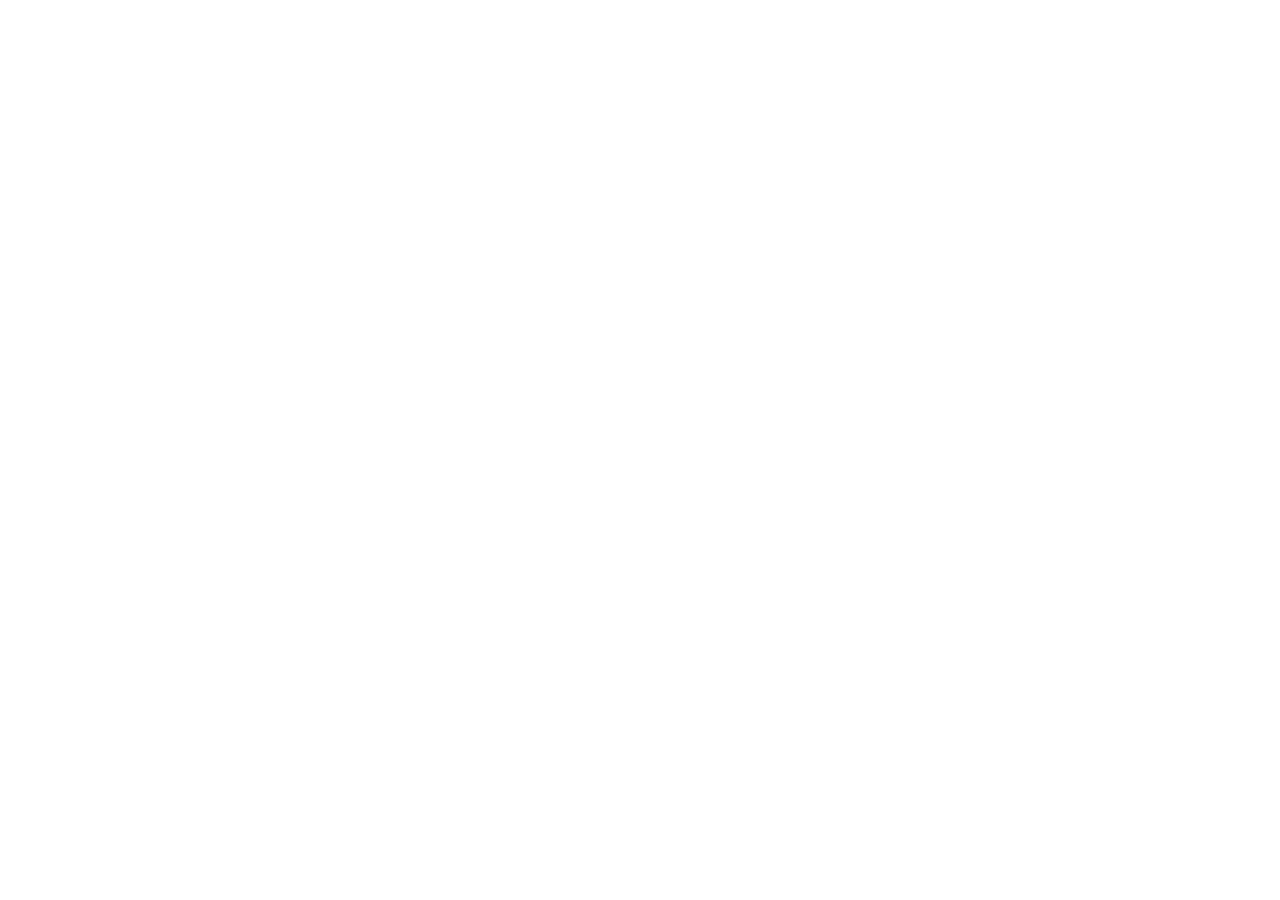
==== index.html @ e8185915 "started my project" ====
<!DOCTYPE html>
<html lang="en">
<head>
    <meta charset="UTF-8">
    <meta name="viewport" content="width=device-width, initial-scale=1.0">
    <title>HomePage</title>
</head>
<body>
    
</body>
</html>
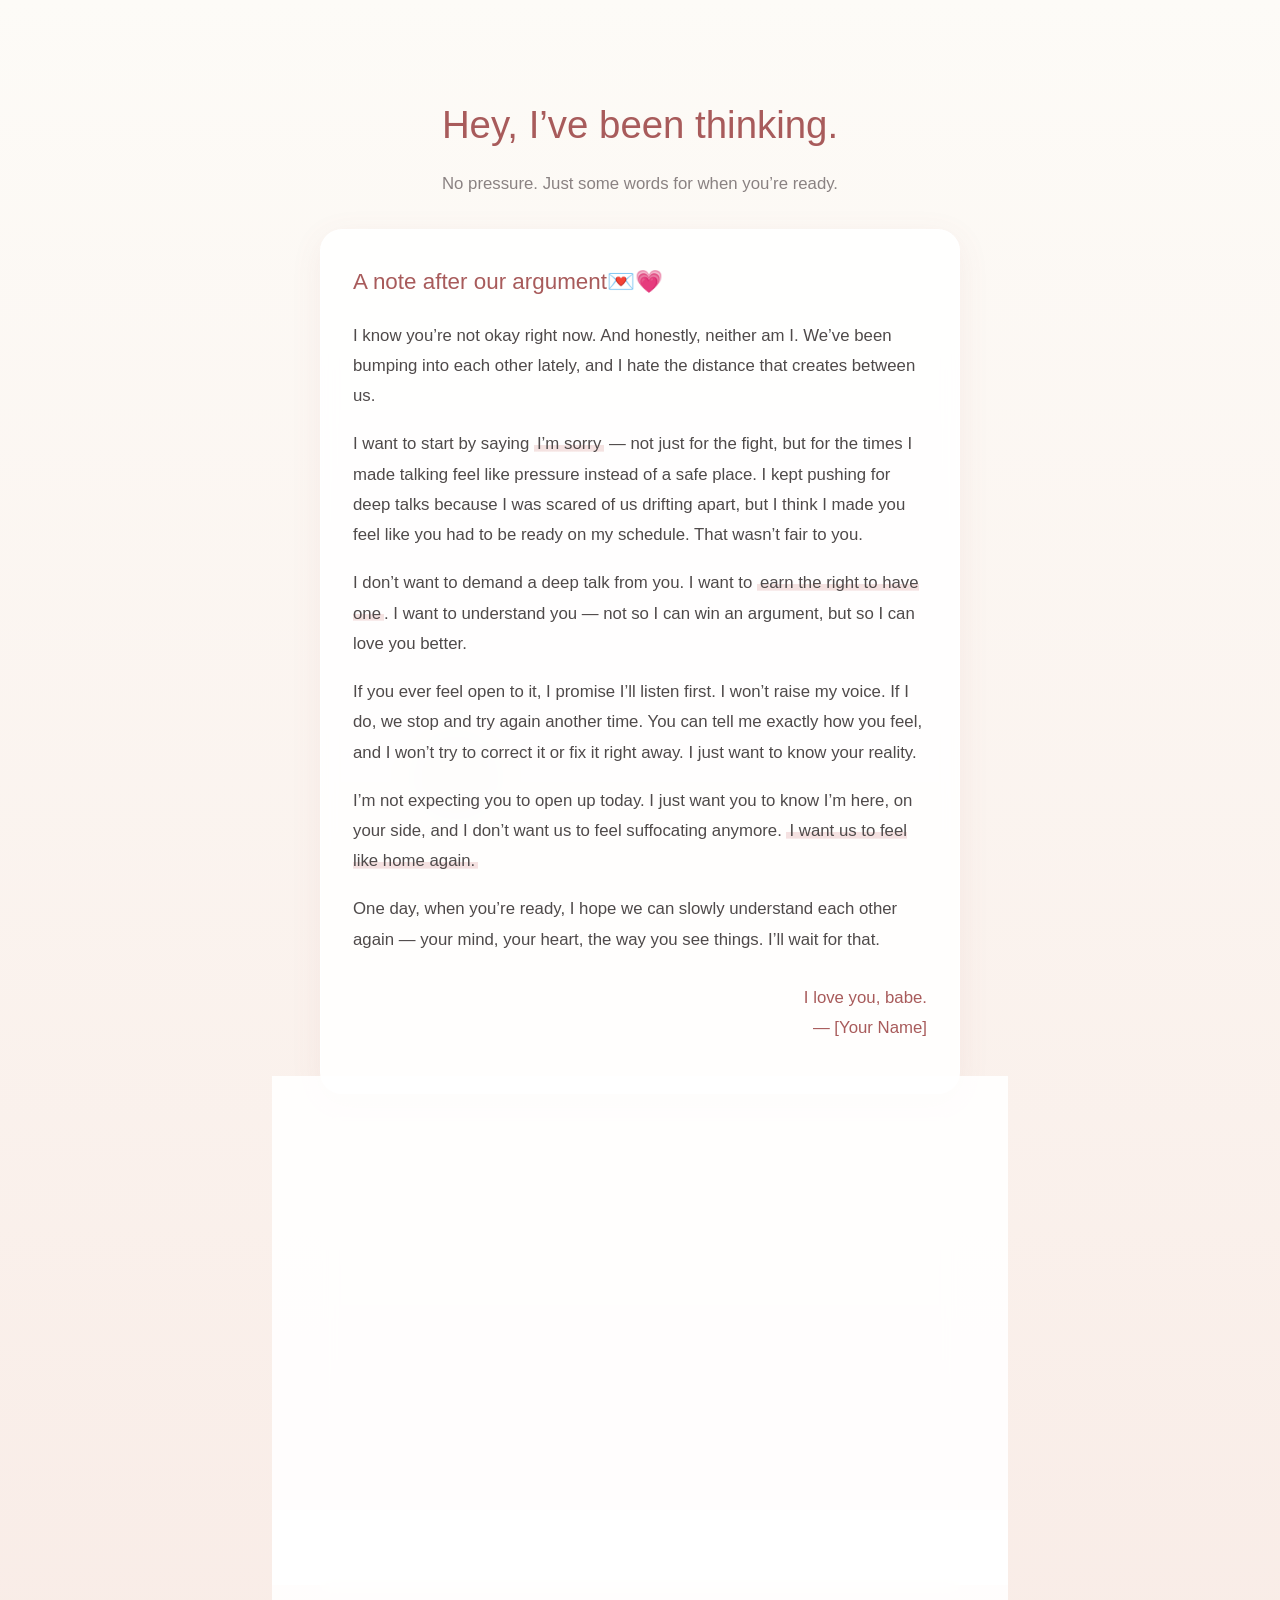
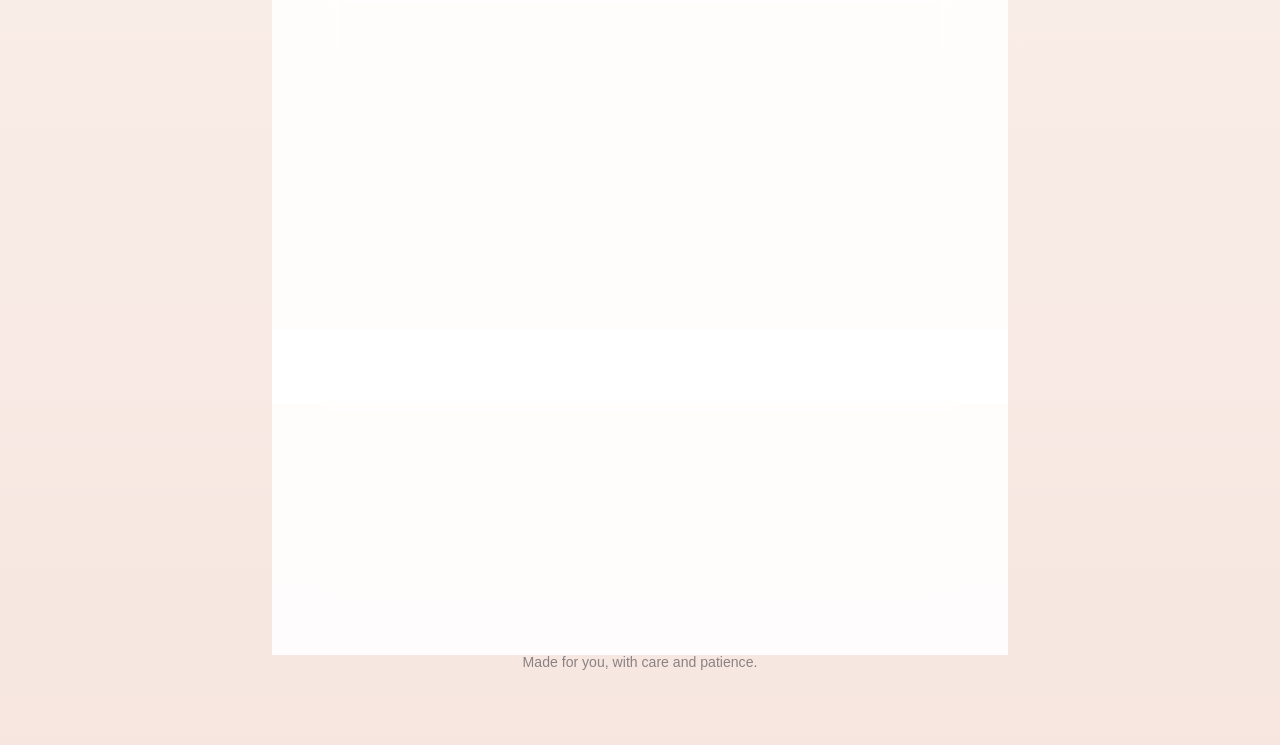
==== commit c627ae1f: "edit: 2 edit" ====
--- a/index.html
+++ b/index.html
@@ -1,11 +1,299 @@
 <!DOCTYPE html>
 <html lang="en">
 <head>
-    <meta charset="UTF-8">
-    <meta name="viewport" content="width=device-width, initial-scale=1.0">
-    <title>HomePage</title>
+  <meta charset="UTF-8" />
+  <meta name="viewport" content="width=device-width, initial-scale=1.0" />
+  <title>When You're Ready</title>
+  <style>
+    :root {
+      --cream: #fdfbf7;
+      --blush: #f7e6e0;
+      --rose: #d68c8c;
+      --deep-rose: #a85b5b;
+      --sage: #b7c4b5;
+      --text: #4f4a4a;
+      --muted: #8a8282;
+    }
+
+    * {
+      box-sizing: border-box;
+      margin: 0;
+      padding: 0;
+    }
+
+    body {
+      font-family: 'Segoe UI', Tahoma, Geneva, Verdana, sans-serif;
+      background: linear-gradient(180deg, var(--cream) 0%, var(--blush) 100%);
+      color: var(--text);
+      min-height: 100vh;
+      line-height: 1.8;
+      overflow-x: hidden;
+    }
+
+    .floating {
+      position: fixed;
+      top: 0;
+      left: 0;
+      width: 100%;
+      height: 100%;
+      pointer-events: none;
+      z-index: 0;
+    }
+
+    .soft-circle {
+      position: absolute;
+      border-radius: 50%;
+      background: rgba(182, 196, 181, 0.15);
+      animation: drift 18s infinite ease-in-out;
+    }
+
+    @keyframes drift {
+      0%, 100% { transform: translateY(0) translateX(0); }
+      50% { transform: translateY(-40px) translateX(20px); }
+    }
+
+    .container {
+      position: relative;
+      z-index: 1;
+      max-width: 680px;
+      margin: 0 auto;
+      padding: 40px 20px;
+    }
+
+    header {
+      text-align: center;
+      padding: 50px 0 30px;
+    }
+
+    header h1 {
+      font-size: 2.4rem;
+      color: var(--deep-rose);
+      font-weight: 500;
+      margin-bottom: 10px;
+    }
+
+    header p {
+      color: var(--muted);
+      font-size: 1.05rem;
+    }
+
+    .card {
+      background: rgba(255, 255, 255, 0.88);
+      backdrop-filter: blur(8px);
+      border-radius: 22px;
+      padding: 32px;
+      margin-bottom: 22px;
+      box-shadow: 0 8px 32px rgba(168, 91, 91, 0.08);
+      border: 1px solid rgba(255, 255, 255, 0.7);
+    }
+
+    .card h2 {
+      color: var(--deep-rose);
+      font-size: 1.4rem;
+      margin-bottom: 18px;
+      font-weight: 500;
+    }
+
+    .letter p {
+      margin-bottom: 18px;
+      font-size: 1.05rem;
+    }
+
+    .highlight {
+      background: linear-gradient(120deg, rgba(214, 140, 140, 0.25) 0%, rgba(214, 140, 140, 0.25) 100%);
+      background-repeat: no-repeat;
+      background-size: 100% 35%;
+      background-position: 0 88%;
+      padding: 0 3px;
+      font-weight: 500;
+    }
+
+    .promise-list {
+      list-style: none;
+    }
+
+    .promise-list li {
+      padding: 14px 0 14px 36px;
+      position: relative;
+      border-bottom: 1px solid rgba(0,0,0,0.04);
+    }
+
+    .promise-list li:last-child {
+      border-bottom: none;
+    }
+
+    .promise-list li::before {
+      content: "✦";
+      position: absolute;
+      left: 0;
+      color: var(--sage);
+      font-size: 1.2rem;
+    }
+
+    .breath-box {
+      text-align: center;
+      padding: 10px 0;
+    }
+
+    .circle {
+      width: 130px;
+      height: 130px;
+      border-radius: 50%;
+      background: radial-gradient(circle at 30% 30%, var(--rose), var(--deep-rose));
+      margin: 24px auto;
+      display: flex;
+      align-items: center;
+      justify-content: center;
+      color: white;
+      font-weight: 500;
+      box-shadow: 0 8px 28px rgba(168, 91, 91, 0.25);
+      animation: breathe 8s infinite ease-in-out;
+    }
+
+    @keyframes breathe {
+      0%, 100% { transform: scale(1); }
+      50% { transform: scale(1.22); }
+    }
+
+    .btn {
+      display: inline-block;
+      background: var(--deep-rose);
+      color: white;
+      border: none;
+      padding: 12px 26px;
+      border-radius: 30px;
+      font-size: 0.95rem;
+      cursor: pointer;
+      transition: all 0.3s ease;
+      margin-top: 6px;
+    }
+
+    .btn:hover {
+      background: #915050;
+      transform: translateY(-2px);
+    }
+
+    .note {
+      text-align: center;
+      color: var(--muted);
+      font-size: 0.95rem;
+      margin-top: 18px;
+      font-style: italic;
+    }
+
+    .signature {
+      text-align: right;
+      margin-top: 28px;
+      color: var(--deep-rose);
+      font-weight: 500;
+    }
+
+    footer {
+      text-align: center;
+      padding: 30px 20px;
+      color: var(--muted);
+      font-size: 0.88rem;
+    }
+
+    @media (max-width: 500px) {
+      header h1 { font-size: 1.9rem; }
+      .card { padding: 24px; }
+    }
+  </style>
 </head>
 <body>
-    
+  <div class="floating" id="floating"></div>
+
+  <div class="container">
+    <header>
+      <h1>Hey, I’ve been thinking.</h1>
+      <p>No pressure. Just some words for when you’re ready.</p>
+    </header>
+
+    <section class="card letter">
+      <h2>A note after our argument💌💗</h2>
+      <p>
+        I know you’re not okay right now. And honestly, neither am I. We’ve been bumping into each other lately, and I hate the distance that creates between us.
+      </p>
+      <p>
+        I want to start by saying <span class="highlight">I’m sorry</span> — not just for the fight, but for the times I made talking feel like pressure instead of a safe place. I kept pushing for deep talks because I was scared of us drifting apart, but I think I made you feel like you had to be ready on my schedule. That wasn’t fair to you.
+      </p>
+      <p>
+        I don’t want to demand a deep talk from you. I want to <span class="highlight">earn the right to have one</span>. I want to understand you — not so I can win an argument, but so I can love you better.
+      </p>
+      <p>
+        If you ever feel open to it, I promise I’ll listen first. I won’t raise my voice. If I do, we stop and try again another time. You can tell me exactly how you feel, and I won’t try to correct it or fix it right away. I just want to know your reality.
+      </p>
+      <p>
+        I’m not expecting you to open up today. I just want you to know I’m here, on your side, and I don’t want us to feel suffocating anymore. <span class="highlight">I want us to feel like home again.</span>
+      </p>
+      <p>
+        One day, when you’re ready, I hope we can slowly understand each other again — your mind, your heart, the way you see things. I’ll wait for that.
+      </p>
+      <p class="signature">
+        I love you, babe.<br />
+        — [Your Name]
+      </p>
+    </section>
+
+    <section class="card">
+      <h2>What I’m committing to</h2>
+      <ul class="promise-list">
+        <li>To listen first, before trying to respond or fix anything.</li>
+        <li>To keep my voice calm — and stop the conversation if I can’t.</li>
+        <li>To not make you feel guilty for needing time or space.</li>
+        <li>To ask how you feel, instead of assuming.</li>
+        <li>To work on my part, not just expect you to change.</li>
+      </ul>
+    </section>
+
+    <section class="card">
+      <h2>If your chest feels tight right now</h2>
+      <p class="note">Match your breath to the circle. Inhale as it grows, exhale as it shrinks.</p>
+      <div class="breath-box">
+        <div class="circle" id="breathCircle">Breathe</div>
+      </div>
+      <div style="text-align: center;">
+        <button class="btn" onclick="toggleBreath()">Pause / Play</button>
+      </div>
+    </section>
+
+    <section class="card" style="text-align: center;">
+      <h2>That’s all</h2>
+      <p>
+        You don’t need to reply right now. You don’t need to be ready. I just wanted you to know where my heart is.
+      </p>
+      <p style="margin-top: 18px; color: var(--deep-rose); font-weight: 500;">
+        Take your time. I’m not going anywhere.
+      </p>
+    </section>
+
+    <footer>
+      Made for you, with care and patience.
+    </footer>
+  </div>
+
+  <script>
+    function createCircle() {
+      const circle = document.createElement('div');
+      circle.className = 'soft-circle';
+      const size = Math.random() * 80 + 40;
+      circle.style.width = size + 'px';
+      circle.style.height = size + 'px';
+      circle.style.left = Math.random() * 100 + 'vw';
+      circle.style.top = Math.random() * 100 + 'vh';
+      circle.style.animationDuration = (Math.random() * 10 + 12) + 's';
+      document.getElementById('floating').appendChild(circle);
+      setTimeout(() => circle.remove(), 24000);
+    }
+    setInterval(createCircle, 1200);
+
+    let breathing = true;
+    function toggleBreath() {
+      const circle = document.getElementById('breathCircle');
+      circle.style.animationPlayState = breathing ? 'paused' : 'running';
+      breathing = !breathing;
+    }
+  </script>
 </body>
 </html>
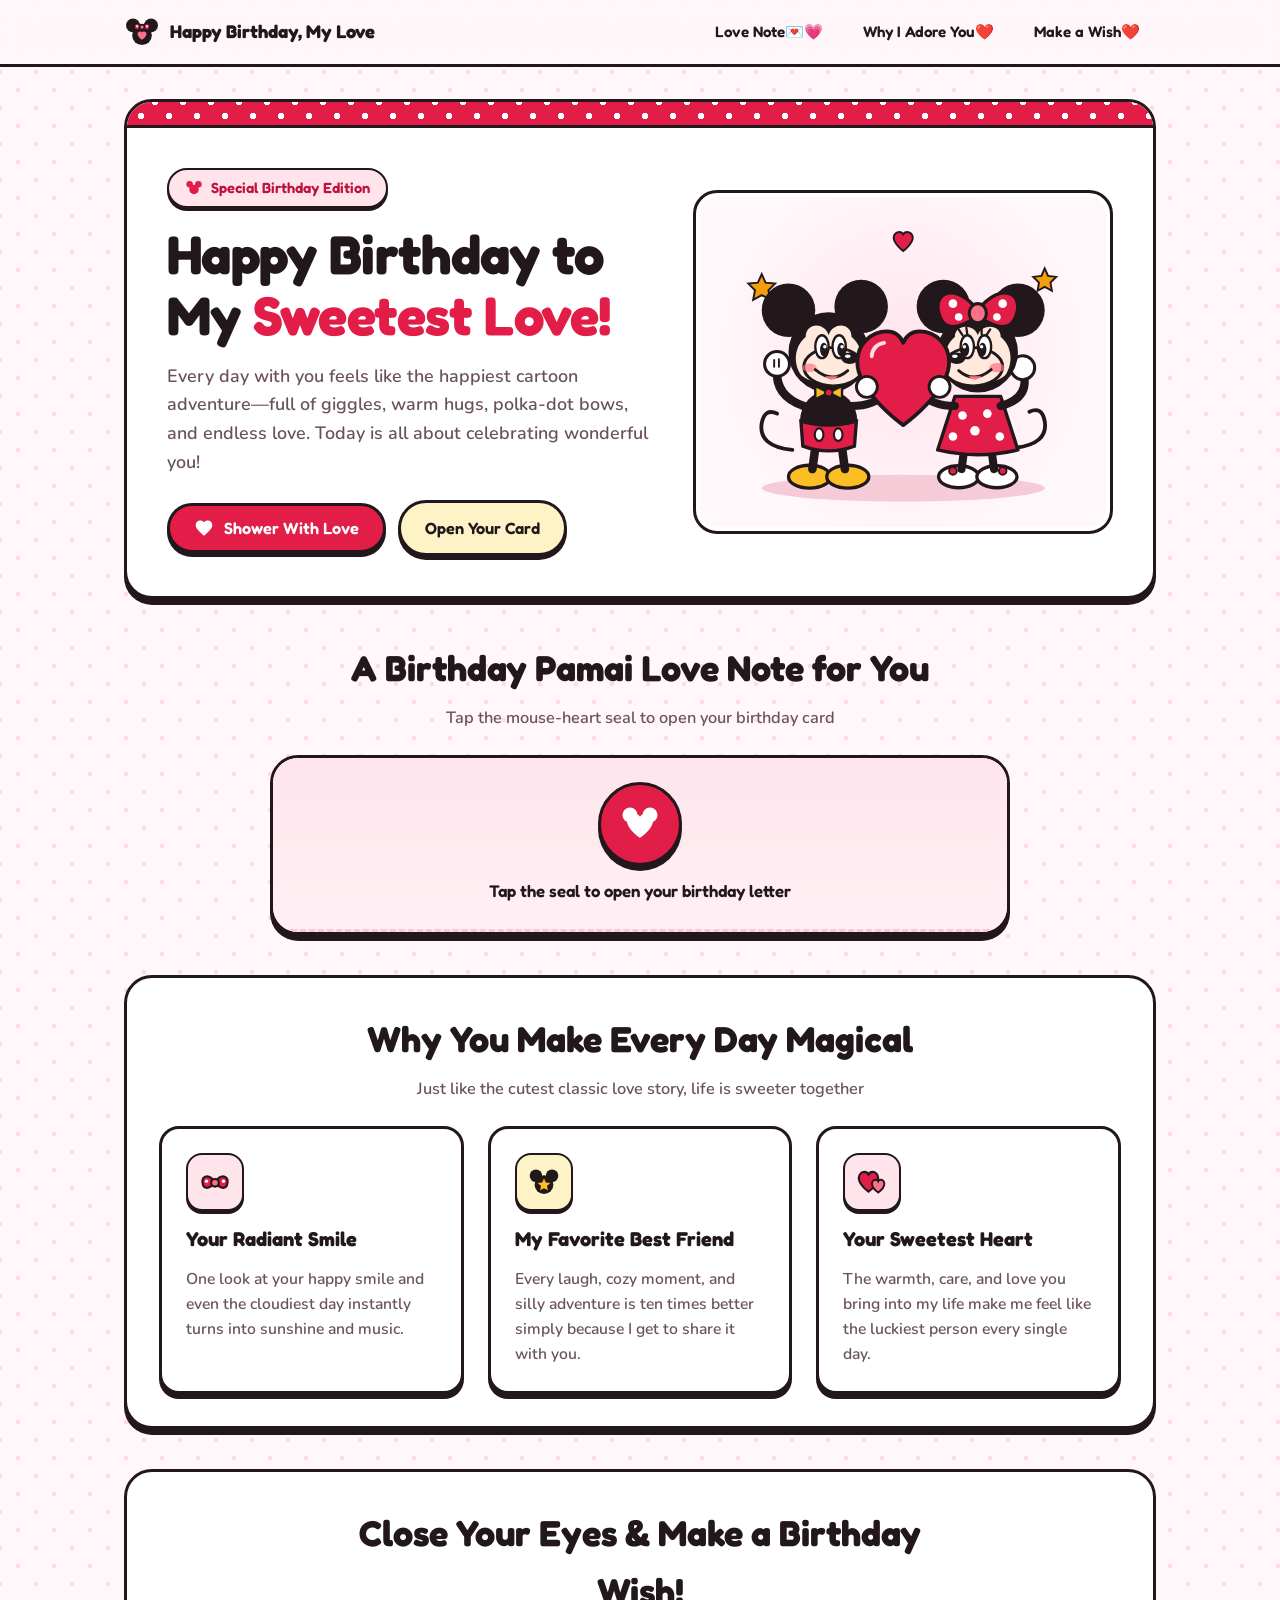
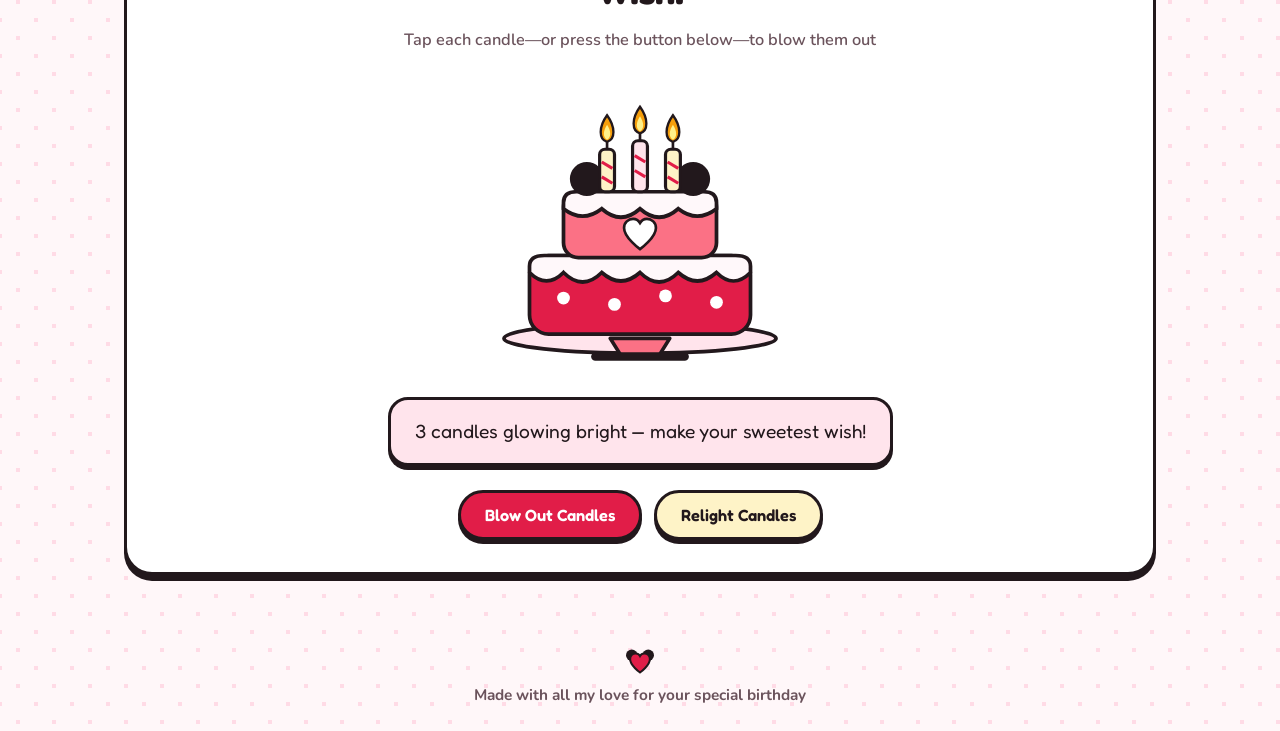
==== commit 459a06aa: "edit 1" ====
--- a/index.html
+++ b/index.html
@@ -1,299 +1,1241 @@
-<!DOCTYPE html>
+<!doctype html>
 <html lang="en">
 <head>
-  <meta charset="UTF-8" />
-  <meta name="viewport" content="width=device-width, initial-scale=1.0" />
-  <title>When You're Ready</title>
+  <meta charset="utf-8">
+  <meta name="viewport" content="width=device-width, initial-scale=1">
+  <title>Happy Birthday, My Love!</title>
+  <link rel="preconnect" href="https://fonts.googleapis.com">
+  <link rel="preconnect" href="https://fonts.gstatic.com" crossorigin>
+  <link href="https://fonts.googleapis.com/css2?family=Fredoka:wght@500;600;700&family=Nunito:wght@500;600;700;800&display=swap" rel="stylesheet">
   <style>
     :root {
-      --cream: #fdfbf7;
-      --blush: #f7e6e0;
-      --rose: #d68c8c;
-      --deep-rose: #a85b5b;
-      --sage: #b7c4b5;
-      --text: #4f4a4a;
-      --muted: #8a8282;
+      --bg: #fff7f9;
+      --bg-dots: #ffdbe6;
+      --surface: #ffffff;
+      --surface-warm: #fff0f4;
+      --ink: #22181c;
+      --muted: #6b535c;
+      --crimson: #e11d48;
+      --crimson-dark: #be123c;
+      --pink: #fb7185;
+      --pink-soft: #ffe4ec;
+      --gold: #f59e0b;
+      --gold-soft: #fef3c7;
+      --border: #f5cbd8;
+      --outline: #22181c;
+      --radius-lg: 28px;
+      --radius-md: 20px;
+      --radius-pill: 999px;
+      --shadow-cartoon: 0 6px 0 #22181c;
+      --shadow-soft: 0 12px 30px rgba(225, 29, 72, 0.12);
+      --font-display: 'Fredoka', 'Trebuchet MS', -apple-system, BlinkMacSystemFont, sans-serif;
+      --font-body: 'Nunito', -apple-system, BlinkMacSystemFont, 'Segoe UI', Roboto, sans-serif;
+      --space-2: 8px;
+      --space-3: 12px;
+      --space-4: 16px;
+      --space-6: 24px;
+      --space-8: 32px;
+      --space-10: 40px;
+      --space-12: 48px;
     }
 
     * {
       box-sizing: border-box;
+    }
+
+    html {
+      scroll-behavior: smooth;
+    }
+
+    body {
       margin: 0;
+      font-family: var(--font-body);
+      color: var(--ink);
+      background-color: var(--bg);
+      background-image:
+        radial-gradient(var(--bg-dots) 2.5px, transparent 2.5px),
+        radial-gradient(var(--bg-dots) 2.5px, var(--bg) 2.5px);
+      background-size: 36px 36px;
+      background-position: 0 0, 18px 18px;
+      line-height: 1.6;
+      overflow-x: hidden;
+    }
+
+    /* Floating FX Canvas */
+    #celebration-layer {
+      position: fixed;
+      inset: 0;
+      pointer-events: none;
+      z-index: 50;
+      overflow: hidden;
+    }
+
+    .floating-particle {
+      position: absolute;
+      will-change: transform, opacity;
+      animation: floatUp linear forwards;
+    }
+
+    @keyframes floatUp {
+      0% {
+        transform: translateY(0) scale(0.5) rotate(0deg);
+        opacity: 0;
+      }
+      15% {
+        opacity: 1;
+      }
+      85% {
+        opacity: 0.95;
+      }
+      100% {
+        transform: translateY(-105vh) scale(1.15) rotate(var(--rot, 24deg));
+        opacity: 0;
+      }
+    }
+
+    /* Top Ribbon Header */
+    .site-header {
+      position: sticky;
+      top: 0;
+      z-index: 30;
+      background: rgba(255, 247, 249, 0.9);
+      backdrop-filter: blur(10px);
+      border-bottom: 3px solid var(--outline);
+    }
+
+    .header-inner {
+      max-width: 1080px;
+      margin: 0 auto;
+      padding: var(--space-3) var(--space-6);
+      display: flex;
+      align-items: center;
+      justify-content: space-between;
+      gap: var(--space-4);
+      flex-wrap: wrap;
+    }
+
+    .brand-badge {
+      display: inline-flex;
+      align-items: center;
+      gap: 10px;
+      font-family: var(--font-display);
+      font-weight: 700;
+      font-size: 1.15rem;
+      color: var(--ink);
+      text-decoration: none;
+    }
+
+    .nav-links {
+      display: flex;
+      align-items: center;
+      gap: var(--space-2);
+      flex-wrap: wrap;
+    }
+
+    .nav-link {
+      font-family: var(--font-display);
+      font-size: 0.95rem;
+      font-weight: 600;
+      color: var(--ink);
+      text-decoration: none;
+      padding: 6px 14px;
+      border-radius: var(--radius-pill);
+      border: 2px solid transparent;
+      transition: background 0.18s ease, border-color 0.18s ease, transform 0.15s ease;
+    }
+
+    .nav-link:hover {
+      background: var(--pink-soft);
+      border-color: var(--outline);
+    }
+
+    .nav-link:focus-visible {
+      outline: 3px solid var(--crimson);
+      outline-offset: 2px;
+    }
+
+    /* Main Container */
+    .container {
+      max-width: 1080px;
+      margin: 0 auto;
+      padding: var(--space-8) var(--space-6) var(--space-12);
+      display: flex;
+      flex-direction: column;
+      gap: var(--space-10);
+    }
+
+    /* Cartoon Card Shell */
+    .cartoon-card {
+      background: var(--surface);
+      border: 3.5px solid var(--outline);
+      border-radius: var(--radius-lg);
+      box-shadow: var(--shadow-cartoon);
+      padding: var(--space-8);
+      position: relative;
+    }
+
+    /* Polka-dot Ribbon Accent */
+    .polka-banner {
+      background-color: var(--crimson);
+      background-image:
+        radial-gradient(#ffffff 3.5px, transparent 3.5px),
+        radial-gradient(#ffffff 3.5px, transparent 3.5px);
+      background-size: 28px 28px;
+      background-position: 0 0, 14px 14px;
+    }
+
+    /* Hero Section */
+    .hero {
+      overflow: hidden;
       padding: 0;
     }
 
-    body {
-      font-family: 'Segoe UI', Tahoma, Geneva, Verdana, sans-serif;
-      background: linear-gradient(180deg, var(--cream) 0%, var(--blush) 100%);
-      color: var(--text);
-      min-height: 100vh;
-      line-height: 1.8;
-      overflow-x: hidden;
-    }
-
-    .floating {
-      position: fixed;
-      top: 0;
-      left: 0;
-      width: 100%;
-      height: 100%;
-      pointer-events: none;
-      z-index: 0;
-    }
-
-    .soft-circle {
-      position: absolute;
-      border-radius: 50%;
-      background: rgba(182, 196, 181, 0.15);
-      animation: drift 18s infinite ease-in-out;
-    }
-
-    @keyframes drift {
-      0%, 100% { transform: translateY(0) translateX(0); }
-      50% { transform: translateY(-40px) translateX(20px); }
-    }
-
-    .container {
+    .hero-top-strip {
+      height: 26px;
+      border-bottom: 3.5px solid var(--outline);
+    }
+
+    .hero-body {
+      padding: var(--space-8);
+      display: grid;
+      grid-template-columns: 1fr;
+      gap: var(--space-8);
+      align-items: center;
+    }
+
+    @media (min-width: 820px) {
+      .hero-body {
+        grid-template-columns: 1.08fr 0.92fr;
+        padding: var(--space-10);
+      }
+    }
+
+    .pill-tag {
+      display: inline-flex;
+      align-items: center;
+      gap: 8px;
+      background: var(--pink-soft);
+      color: var(--crimson-dark);
+      border: 2.5px solid var(--outline);
+      border-radius: var(--radius-pill);
+      padding: 6px 16px;
+      font-family: var(--font-display);
+      font-weight: 600;
+      font-size: 0.92rem;
+      box-shadow: 0 3px 0 var(--outline);
+      margin-bottom: var(--space-4);
+    }
+
+    .hero-title {
+      font-family: var(--font-display);
+      font-size: clamp(2.2rem, 5vw, 3.4rem);
+      line-height: 1.12;
+      margin: 0 0 var(--space-4);
+      color: var(--ink);
+      letter-spacing: -0.01em;
+    }
+
+    .hero-title .highlight {
+      color: var(--crimson);
+      display: inline-block;
       position: relative;
-      z-index: 1;
-      max-width: 680px;
-      margin: 0 auto;
-      padding: 40px 20px;
-    }
-
-    header {
-      text-align: center;
-      padding: 50px 0 30px;
-    }
-
-    header h1 {
-      font-size: 2.4rem;
-      color: var(--deep-rose);
-      font-weight: 500;
-      margin-bottom: 10px;
-    }
-
-    header p {
+    }
+
+    .hero-subtitle {
+      font-size: 1.12rem;
       color: var(--muted);
-      font-size: 1.05rem;
-    }
-
-    .card {
-      background: rgba(255, 255, 255, 0.88);
-      backdrop-filter: blur(8px);
-      border-radius: 22px;
-      padding: 32px;
-      margin-bottom: 22px;
-      box-shadow: 0 8px 32px rgba(168, 91, 91, 0.08);
-      border: 1px solid rgba(255, 255, 255, 0.7);
-    }
-
-    .card h2 {
-      color: var(--deep-rose);
-      font-size: 1.4rem;
-      margin-bottom: 18px;
-      font-weight: 500;
-    }
-
-    .letter p {
-      margin-bottom: 18px;
-      font-size: 1.05rem;
-    }
-
-    .highlight {
-      background: linear-gradient(120deg, rgba(214, 140, 140, 0.25) 0%, rgba(214, 140, 140, 0.25) 100%);
-      background-repeat: no-repeat;
-      background-size: 100% 35%;
-      background-position: 0 88%;
-      padding: 0 3px;
-      font-weight: 500;
-    }
-
-    .promise-list {
-      list-style: none;
-    }
-
-    .promise-list li {
-      padding: 14px 0 14px 36px;
-      position: relative;
-      border-bottom: 1px solid rgba(0,0,0,0.04);
-    }
-
-    .promise-list li:last-child {
-      border-bottom: none;
-    }
-
-    .promise-list li::before {
-      content: "✦";
-      position: absolute;
-      left: 0;
-      color: var(--sage);
-      font-size: 1.2rem;
-    }
-
-    .breath-box {
-      text-align: center;
-      padding: 10px 0;
-    }
-
-    .circle {
-      width: 130px;
-      height: 130px;
-      border-radius: 50%;
-      background: radial-gradient(circle at 30% 30%, var(--rose), var(--deep-rose));
-      margin: 24px auto;
+      font-weight: 600;
+      margin: 0 0 var(--space-6);
+      max-width: 52ch;
+    }
+
+    .hero-actions {
+      display: flex;
+      flex-wrap: wrap;
+      gap: var(--space-3);
+      align-items: center;
+    }
+
+    /* Cartoon Buttons */
+    .btn {
+      font-family: var(--font-display);
+      font-size: 1.02rem;
+      font-weight: 600;
+      padding: 12px 24px;
+      border-radius: var(--radius-pill);
+      border: 3px solid var(--outline);
+      cursor: pointer;
+      display: inline-flex;
+      align-items: center;
+      justify-content: center;
+      gap: 10px;
+      text-decoration: none;
+      box-shadow: 0 4px 0 var(--outline);
+      transition: transform 0.14s ease, box-shadow 0.14s ease, background-color 0.15s ease;
+      user-select: none;
+    }
+
+    .btn:hover {
+      transform: translateY(-2px);
+      box-shadow: 0 6px 0 var(--outline);
+    }
+
+    .btn:active {
+      transform: translateY(3px);
+      box-shadow: 0 1px 0 var(--outline);
+    }
+
+    .btn:focus-visible {
+      outline: 3px solid var(--gold);
+      outline-offset: 3px;
+    }
+
+    .btn-primary {
+      background: var(--crimson);
+      color: #ffffff;
+    }
+
+    .btn-primary:hover {
+      background: var(--crimson-dark);
+    }
+
+    .btn-secondary {
+      background: var(--gold-soft);
+      color: var(--ink);
+    }
+
+    .btn-secondary:hover {
+      background: #fde68a;
+    }
+
+    /* Hero Mouse Couple Illustration Stage */
+    .hero-stage {
+      background: radial-gradient(circle at 50% 48%, #ffe4ec 0%, #fff8fa 72%);
+      border: 3px solid var(--outline);
+      border-radius: 24px;
+      padding: var(--space-4);
       display: flex;
       align-items: center;
       justify-content: center;
-      color: white;
-      font-weight: 500;
-      box-shadow: 0 8px 28px rgba(168, 91, 91, 0.25);
-      animation: breathe 8s infinite ease-in-out;
-    }
-
-    @keyframes breathe {
+      position: relative;
+      box-shadow: inset 0 0 0 4px #ffffff;
+    }
+
+    .couple-svg {
+      width: 100%;
+      max-width: 390px;
+      height: auto;
+      display: block;
+      overflow: visible;
+    }
+
+    .heart-pulse {
+      transform-origin: 200px 108px;
+      animation: gentleBeat 2.2s ease-in-out infinite;
+    }
+
+    .mouse-bob-left {
+      animation: bobLeft 3.2s ease-in-out infinite;
+    }
+
+    .mouse-bob-right {
+      animation: bobRight 3.2s ease-in-out infinite;
+    }
+
+    @keyframes gentleBeat {
       0%, 100% { transform: scale(1); }
-      50% { transform: scale(1.22); }
-    }
-
-    .btn {
-      display: inline-block;
-      background: var(--deep-rose);
-      color: white;
-      border: none;
-      padding: 12px 26px;
-      border-radius: 30px;
-      font-size: 0.95rem;
+      50% { transform: scale(1.08); }
+    }
+
+    @keyframes bobLeft {
+      0%, 100% { transform: translateY(0); }
+      50% { transform: translateY(-5px); }
+    }
+
+    @keyframes bobRight {
+      0%, 100% { transform: translateY(-4px); }
+      50% { transform: translateY(2px); }
+    }
+
+    /* Section Headings */
+    .section-header {
+      text-align: center;
+      max-width: 640px;
+      margin: 0 auto var(--space-6);
+    }
+
+    .section-title {
+      font-family: var(--font-display);
+      font-size: clamp(1.65rem, 3.5vw, 2.25rem);
+      margin: 0 0 var(--space-2);
+      color: var(--ink);
+    }
+
+    .section-desc {
+      margin: 0;
+      color: var(--muted);
+      font-weight: 600;
+      font-size: 1.02rem;
+    }
+
+    /* Interactive Love Letter Section */
+    .letter-wrapper {
+      max-width: 740px;
+      margin: 0 auto;
+      width: 100%;
+    }
+
+    .envelope-card {
+      background: var(--surface-warm);
+      border: 3.5px solid var(--outline);
+      border-radius: var(--radius-lg);
+      box-shadow: var(--shadow-cartoon);
+      overflow: hidden;
+      transition: background-color 0.3s ease;
+    }
+
+    .envelope-top {
+      padding: var(--space-6);
+      background: linear-gradient(180deg, #ffe4ec 0%, #fff0f4 100%);
+      border-bottom: 3px dashed var(--border);
+      display: flex;
+      flex-direction: column;
+      align-items: center;
+      text-align: center;
+      gap: var(--space-3);
+    }
+
+    .wax-seal-btn {
+      background: var(--crimson);
+      color: #ffffff;
+      border: 3px solid var(--outline);
+      width: 84px;
+      height: 84px;
+      border-radius: 50%;
       cursor: pointer;
-      transition: all 0.3s ease;
-      margin-top: 6px;
-    }
-
-    .btn:hover {
-      background: #915050;
-      transform: translateY(-2px);
-    }
-
-    .note {
+      display: grid;
+      place-items: center;
+      box-shadow: 0 5px 0 var(--outline);
+      transition: transform 0.2s ease, box-shadow 0.2s ease, background-color 0.2s ease;
+    }
+
+    .wax-seal-btn:hover {
+      transform: scale(1.06) rotate(-4deg);
+      background: var(--crimson-dark);
+    }
+
+    .wax-seal-btn:active {
+      transform: scale(0.97);
+      box-shadow: 0 2px 0 var(--outline);
+    }
+
+    .wax-seal-btn:focus-visible {
+      outline: 3px solid var(--gold);
+      outline-offset: 4px;
+    }
+
+    .seal-caption {
+      font-family: var(--font-display);
+      font-weight: 600;
+      font-size: 1.05rem;
+      color: var(--ink);
+    }
+
+    .letter-content {
+      max-height: 0;
+      opacity: 0;
+      overflow: hidden;
+      transition: max-height 0.55s cubic-bezier(0.22, 1, 0.36, 1), opacity 0.4s ease, padding 0.4s ease;
+      padding: 0 var(--space-8);
+      background: #ffffff;
+    }
+
+    .envelope-card.is-open .letter-content {
+      max-height: 760px;
+      opacity: 1;
+      padding: var(--space-8);
+    }
+
+    .letter-paper {
+      border: 2.5px solid var(--border);
+      border-radius: var(--radius-md);
+      padding: var(--space-6);
+      background:
+        repeating-linear-gradient(
+          transparent,
+          transparent 31px,
+          #fce7ef 31px,
+          #fce7ef 32px
+        );
+      position: relative;
+    }
+
+    .letter-salutation {
+      font-family: var(--font-display);
+      font-size: 1.4rem;
+      color: var(--crimson);
+      margin: 0 0 var(--space-4);
+    }
+
+    .letter-body p {
+      margin: 0 0 var(--space-4);
+      font-size: 1.06rem;
+      font-weight: 600;
+      color: var(--ink);
+    }
+
+    .letter-signoff {
+      font-family: var(--font-display);
+      font-size: 1.2rem;
+      color: var(--ink);
+      margin-top: var(--space-4);
+      display: flex;
+      align-items: center;
+      gap: 8px;
+    }
+
+    /* Love Notes Cards Grid */
+    .reasons-grid {
+      display: grid;
+      grid-template-columns: repeat(auto-fit, minmax(250px, 1fr));
+      gap: var(--space-6);
+    }
+
+    .reason-card {
+      background: var(--surface);
+      border: 3px solid var(--outline);
+      border-radius: var(--radius-md);
+      padding: var(--space-6);
+      box-shadow: 0 5px 0 var(--outline);
+      display: flex;
+      flex-direction: column;
+      align-items: flex-start;
+      gap: var(--space-3);
+      transition: transform 0.2s ease;
+    }
+
+    .reason-card:hover {
+      transform: translateY(-4px);
+    }
+
+    .reason-icon {
+      width: 58px;
+      height: 58px;
+      border-radius: 16px;
+      border: 2.5px solid var(--outline);
+      display: grid;
+      place-items: center;
+      background: var(--pink-soft);
+      box-shadow: 0 3px 0 var(--outline);
+    }
+
+    .reason-card:nth-child(2) .reason-icon {
+      background: var(--gold-soft);
+    }
+
+    .reason-title {
+      font-family: var(--font-display);
+      font-size: 1.25rem;
+      margin: 0;
+      color: var(--ink);
+    }
+
+    .reason-text {
+      margin: 0;
+      color: var(--muted);
+      font-weight: 600;
+      font-size: 0.98rem;
+    }
+
+    /* Interactive Birthday Cake Section */
+    .cake-stage {
+      display: flex;
+      flex-direction: column;
+      align-items: center;
       text-align: center;
+      gap: var(--space-6);
+    }
+
+    .cake-svg-wrap {
+      position: relative;
+      width: 100%;
+      max-width: 340px;
+      margin: 0 auto;
+    }
+
+    .candle-group {
+      cursor: pointer;
+    }
+
+    .flame {
+      transform-origin: center bottom;
+      animation: flicker 0.9s ease-in-out infinite alternate;
+      transition: opacity 0.25s ease, transform 0.25s ease;
+    }
+
+    .candle-out .flame {
+      opacity: 0;
+      transform: scale(0);
+      pointer-events: none;
+    }
+
+    .smoke-puff {
+      opacity: 0;
+    }
+
+    .candle-out .smoke-puff {
+      animation: smokeRise 1s ease-out forwards;
+    }
+
+    @keyframes flicker {
+      0% { transform: scale(1) rotate(-3deg); }
+      50% { transform: scale(1.08, 0.95) rotate(2deg); }
+      100% { transform: scale(0.96, 1.06) rotate(-1deg); }
+    }
+
+    @keyframes smokeRise {
+      0% { opacity: 0.75; transform: translateY(0) scale(0.7); }
+      100% { opacity: 0; transform: translateY(-22px) scale(1.35); }
+    }
+
+    .wish-banner {
+      background: var(--pink-soft);
+      border: 3px solid var(--outline);
+      border-radius: var(--radius-md);
+      padding: var(--space-4) var(--space-6);
+      max-width: 520px;
+      box-shadow: 0 4px 0 var(--outline);
+      transition: transform 0.3s ease, background-color 0.3s ease;
+    }
+
+    .wish-banner.wish-complete {
+      background: var(--gold-soft);
+      transform: scale(1.02);
+    }
+
+    .wish-status {
+      font-family: var(--font-display);
+      font-size: 1.2rem;
+      margin: 0;
+      color: var(--ink);
+    }
+
+    /* Footer */
+    .site-footer {
+      text-align: center;
+      padding: var(--space-6);
       color: var(--muted);
-      font-size: 0.95rem;
-      margin-top: 18px;
-      font-style: italic;
-    }
-
-    .signature {
-      text-align: right;
-      margin-top: 28px;
-      color: var(--deep-rose);
-      font-weight: 500;
-    }
-
-    footer {
-      text-align: center;
-      padding: 30px 20px;
-      color: var(--muted);
-      font-size: 0.88rem;
-    }
-
-    @media (max-width: 500px) {
-      header h1 { font-size: 1.9rem; }
-      .card { padding: 24px; }
+      font-weight: 700;
+      font-size: 0.96rem;
+      display: flex;
+      flex-direction: column;
+      align-items: center;
+      gap: var(--space-2);
+    }
+
+    @media (max-width: 640px) {
+      .container {
+        padding: var(--space-6) var(--space-4) var(--space-10);
+        gap: var(--space-8);
+      }
+      .cartoon-card,
+      .hero-body {
+        padding: var(--space-6);
+      }
+      .envelope-card.is-open .letter-content {
+        padding: var(--space-4);
+      }
+      .header-inner {
+        justify-content: center;
+      }
     }
   </style>
 </head>
 <body>
-  <div class="floating" id="floating"></div>
-
-  <div class="container">
-    <header>
-      <h1>Hey, I’ve been thinking.</h1>
-      <p>No pressure. Just some words for when you’re ready.</p>
-    </header>
-
-    <section class="card letter">
-      <h2>A note after our argument💌💗</h2>
-      <p>
-        I know you’re not okay right now. And honestly, neither am I. We’ve been bumping into each other lately, and I hate the distance that creates between us.
-      </p>
-      <p>
-        I want to start by saying <span class="highlight">I’m sorry</span> — not just for the fight, but for the times I made talking feel like pressure instead of a safe place. I kept pushing for deep talks because I was scared of us drifting apart, but I think I made you feel like you had to be ready on my schedule. That wasn’t fair to you.
-      </p>
-      <p>
-        I don’t want to demand a deep talk from you. I want to <span class="highlight">earn the right to have one</span>. I want to understand you — not so I can win an argument, but so I can love you better.
-      </p>
-      <p>
-        If you ever feel open to it, I promise I’ll listen first. I won’t raise my voice. If I do, we stop and try again another time. You can tell me exactly how you feel, and I won’t try to correct it or fix it right away. I just want to know your reality.
-      </p>
-      <p>
-        I’m not expecting you to open up today. I just want you to know I’m here, on your side, and I don’t want us to feel suffocating anymore. <span class="highlight">I want us to feel like home again.</span>
-      </p>
-      <p>
-        One day, when you’re ready, I hope we can slowly understand each other again — your mind, your heart, the way you see things. I’ll wait for that.
-      </p>
-      <p class="signature">
-        I love you, babe.<br />
-        — [Your Name]
-      </p>
-    </section>
-
-    <section class="card">
-      <h2>What I’m committing to</h2>
-      <ul class="promise-list">
-        <li>To listen first, before trying to respond or fix anything.</li>
-        <li>To keep my voice calm — and stop the conversation if I can’t.</li>
-        <li>To not make you feel guilty for needing time or space.</li>
-        <li>To ask how you feel, instead of assuming.</li>
-        <li>To work on my part, not just expect you to change.</li>
-      </ul>
-    </section>
-
-    <section class="card">
-      <h2>If your chest feels tight right now</h2>
-      <p class="note">Match your breath to the circle. Inhale as it grows, exhale as it shrinks.</p>
-      <div class="breath-box">
-        <div class="circle" id="breathCircle">Breathe</div>
-      </div>
-      <div style="text-align: center;">
-        <button class="btn" onclick="toggleBreath()">Pause / Play</button>
+  <div id="celebration-layer" aria-hidden="true"></div>
+
+  <header class="site-header">
+    <div class="header-inner">
+      <a href="#top" class="brand-badge">
+        <!-- Cute Mouse Ears + Polka Bow Emblem -->
+        <svg width="36" height="32" viewBox="0 0 44 38" fill="none" aria-hidden="true">
+          <circle cx="11" cy="11" r="8.5" fill="#22181c"/>
+          <circle cx="33" cy="11" r="8.5" fill="#22181c"/>
+          <circle cx="22" cy="23" r="12" fill="#22181c"/>
+          <!-- Cute Red Bow -->
+          <path d="M22 12 C16 6, 10 9, 13 15 C15 18, 19 16, 22 14 Z" fill="#e11d48" stroke="#22181c" stroke-width="2"/>
+          <path d="M22 12 C28 6, 34 9, 31 15 C29 18, 25 16, 22 14 Z" fill="#e11d48" stroke="#22181c" stroke-width="2"/>
+          <circle cx="16" cy="12" r="1.4" fill="#ffffff"/>
+          <circle cx="28" cy="12" r="1.4" fill="#ffffff"/>
+          <circle cx="22" cy="13" r="3" fill="#fb7185" stroke="#22181c" stroke-width="2"/>
+          <!-- Heart inside head -->
+          <path d="M22 28.5 C22 28.5, 16.5 24.8, 16.5 21.5 C16.5 19.6, 18 18.3, 19.7 18.3 C20.8 18.3, 21.6 18.9, 22 19.7 C22.4 18.9, 23.2 18.3, 24.3 18.3 C26 18.3, 27.5 19.6, 27.5 21.5 C27.5 24.8, 22 28.5, 22 28.5 Z" fill="#fb7185"/>
+        </svg>
+        <span>Happy Birthday, My Love</span>
+      </a>
+
+      <nav class="nav-links" aria-label="Birthday sections">
+        <a class="nav-link" href="#love-letter">Love Note💌💗</a>
+        <a class="nav-link" href="#sweet-reasons">Why I Adore You❤️</a>
+        <a class="nav-link" href="#birthday-wish">Make a Wish❤️</a>
+      </nav>
+    </div>
+  </header>
+
+  <main id="top" class="container">
+    <!-- HERO SECTION -->
+    <section class="cartoon-card hero" aria-labelledby="hero-heading">
+      <div class="hero-top-strip polka-banner"></div>
+      <div class="hero-body">
+        <div>
+          <div class="pill-tag">
+            <svg width="18" height="16" viewBox="0 0 24 22" fill="none" aria-hidden="true">
+              <circle cx="6" cy="6" r="4.5" fill="#e11d48"/>
+              <circle cx="18" cy="6" r="4.5" fill="#e11d48"/>
+              <circle cx="12" cy="13" r="6.5" fill="#e11d48"/>
+            </svg>
+            <span>Special Birthday Edition</span>
+          </div>
+
+          <h1 id="hero-heading" class="hero-title">
+            Happy Birthday to My <span class="highlight">Sweetest Love!</span>
+          </h1>
+
+          <p class="hero-subtitle">
+            Every day with you feels like the happiest cartoon adventure—full of giggles, warm hugs, polka-dot bows, and endless love. Today is all about celebrating wonderful you!
+          </p>
+
+          <div class="hero-actions">
+            <button type="button" id="shower-love-btn" class="btn btn-primary">
+              <svg width="20" height="20" viewBox="0 0 24 24" fill="currentColor" aria-hidden="true">
+                <path d="M12 21.35l-1.45-1.32C5.4 15.36 2 12.28 2 8.5 2 5.42 4.42 3 7.5 3c1.74 0 3.41.81 4.5 2.09C13.09 3.81 14.76 3 16.5 3 19.58 3 22 5.42 22 8.5c0 3.78-3.4 6.86-8.55 11.54L12 21.35z"/>
+              </svg>
+              Shower With Love
+            </button>
+            <a href="#love-letter" class="btn btn-secondary">Open Your Card</a>
+          </div>
+        </div>
+
+        <!-- Cute Classic Cartoon Mouse Couple SVG Illustration -->
+        <div class="hero-stage">
+          <svg class="couple-svg" viewBox="0 0 400 320" role="img" aria-label="Two cute cartoon mice holding a giant red birthday heart together">
+            <!-- Soft ground shadow -->
+            <ellipse cx="200" cy="292" rx="148" ry="14" fill="#f5cbd8"/>
+
+            <!-- Decorative Floating Stars & Mini Mouse Hearts -->
+            <g fill="#f59e0b" stroke="#22181c" stroke-width="2">
+              <path d="M52 68 l4 9 10 1 -7 7 2 10 -9 -5 -9 5 2 -10 -7 -7 10 -1 z"/>
+              <path d="M348 62 l3.5 8 8.5 1 -6 6 1.5 8.5 -7.5 -4 -7.5 4 1.5 -8.5 -6 -6 8.5 -1 z"/>
+            </g>
+            <path d="M200 44 C200 44, 190 36, 190 30 C190 26.5, 193 24, 196 24 C198 24, 199.3 25, 200 26.5 C200.7 25, 202 24, 204 24 C207 24, 210 26.5, 210 30 C210 36, 200 44, 200 44 Z" fill="#e11d48" stroke="#22181c" stroke-width="2"/>
+
+            <!-- LEFT MOUSE (Boy Mouse with Bowtie & Red Shorts) -->
+            <g class="mouse-bob-left">
+              <!-- Cute Curly Tail -->
+              <path d="M84 252 Q48 248 52 224 Q55 208 68 214" fill="none" stroke="#22181c" stroke-width="4" stroke-linecap="round"/>
+
+              <!-- Yellow Cartoon Shoes -->
+              <ellipse cx="102" cy="280" rx="22" ry="12" fill="#fbbf24" stroke="#22181c" stroke-width="3.5"/>
+              <ellipse cx="142" cy="280" rx="22" ry="12" fill="#fbbf24" stroke="#22181c" stroke-width="3.5"/>
+              <!-- Legs -->
+              <line x1="108" y1="250" x2="105" y2="272" stroke="#22181c" stroke-width="9" stroke-linecap="round"/>
+              <line x1="136" y1="250" x2="139" y2="272" stroke="#22181c" stroke-width="9" stroke-linecap="round"/>
+
+              <!-- Torso & Classic Red Button Shorts -->
+              <ellipse cx="122" cy="222" rx="30" ry="32" fill="#22181c"/>
+              <path d="M93 222 Q122 230 151 222 L149 248 Q122 258 95 248 Z" fill="#e11d48" stroke="#22181c" stroke-width="3.5"/>
+              <ellipse cx="112" cy="236" rx="4.5" ry="6.5" fill="#ffffff" stroke="#22181c" stroke-width="2.2"/>
+              <ellipse cx="132" cy="236" rx="4.5" ry="6.5" fill="#ffffff" stroke="#22181c" stroke-width="2.2"/>
+
+              <!-- Outer Arm Waving -->
+              <path d="M96 206 Q66 196 68 168" fill="none" stroke="#22181c" stroke-width="9" stroke-linecap="round"/>
+              <!-- Gloved Hand -->
+              <circle cx="68" cy="162" r="13" fill="#ffffff" stroke="#22181c" stroke-width="3.2"/>
+              <line x1="65" y1="158" x2="65" y2="165" stroke="#22181c" stroke-width="2" stroke-linecap="round"/>
+              <line x1="70" y1="157" x2="70" y2="165" stroke="#22181c" stroke-width="2" stroke-linecap="round"/>
+
+              <!-- Big Round Mouse Ears -->
+              <circle cx="80" cy="106" r="28" fill="#22181c"/>
+              <circle cx="156" cy="102" r="28" fill="#22181c"/>
+
+              <!-- Head -->
+              <circle cx="122" cy="150" r="42" fill="#22181c"/>
+              <!-- Cream Widow's Peak Face Mask -->
+              <path d="M98 134 C98 118, 118 118, 122 132 C126 118, 146 118, 146 134 C156 142, 160 158, 152 172 C144 185, 100 185, 92 172 C84 158, 88 142, 98 134 Z" fill="#ffe9dc"/>
+              <!-- Snout & Cheek -->
+              <ellipse cx="127" cy="165" rx="31" ry="20" fill="#ffe9dc" stroke="#22181c" stroke-width="3"/>
+              <!-- Rosy Cheek -->
+              <ellipse cx="102" cy="166" rx="7.5" ry="4.5" fill="#fb7185" opacity="0.65"/>
+
+              <!-- Expressive Cartoon Eyes -->
+              <ellipse cx="115" cy="144" rx="7" ry="12" fill="#ffffff" stroke="#22181c" stroke-width="2.5"/>
+              <ellipse cx="133" cy="144" rx="7" ry="12" fill="#ffffff" stroke="#22181c" stroke-width="2.5"/>
+              <ellipse cx="117" cy="147" rx="4" ry="7" fill="#22181c"/>
+              <ellipse cx="135" cy="147" rx="4" ry="7" fill="#22181c"/>
+              <circle cx="118" cy="144" r="1.8" fill="#ffffff"/>
+              <circle cx="136" cy="144" r="1.8" fill="#ffffff"/>
+
+              <!-- Cute Button Nose -->
+              <ellipse cx="144" cy="156" rx="9" ry="6" fill="#22181c"/>
+              <ellipse cx="142" cy="154" rx="3" ry="1.8" fill="#ffffff"/>
+
+              <!-- Happy Smile -->
+              <path d="M108 168 Q126 183 142 169" fill="none" stroke="#22181c" stroke-width="3" stroke-linecap="round"/>
+              <path d="M118 175 Q125 182 132 175 Z" fill="#fb7185"/>
+
+              <!-- Cute Yellow Bowtie -->
+              <path d="M122 192 L108 185 L108 199 Z" fill="#fbbf24" stroke="#22181c" stroke-width="2.5" stroke-linejoin="round"/>
+              <path d="M122 192 L136 185 L136 199 Z" fill="#fbbf24" stroke="#22181c" stroke-width="2.5" stroke-linejoin="round"/>
+              <circle cx="122" cy="192" r="4" fill="#e11d48" stroke="#22181c" stroke-width="2"/>
+            </g>
+
+            <!-- RIGHT MOUSE (Girl Mouse with Polka-Dot Dress & Giant Bow) -->
+            <g class="mouse-bob-right">
+              <!-- Curly Tail -->
+              <path d="M316 250 Q352 246 348 222 Q345 206 332 212" fill="none" stroke="#22181c" stroke-width="4" stroke-linecap="round"/>
+
+              <!-- Cuteheeled Mary Jane Shoes -->
+              <ellipse cx="258" cy="280" rx="21" ry="11.5" fill="#ffffff" stroke="#22181c" stroke-width="3.5"/>
+              <circle cx="252" cy="274" r="4" fill="#e11d48" stroke="#22181c" stroke-width="2"/>
+              <ellipse cx="298" cy="280" rx="21" ry="11.5" fill="#ffffff" stroke="#22181c" stroke-width="3.5"/>
+              <circle cx="304" cy="274" r="4" fill="#e11d48" stroke="#22181c" stroke-width="2"/>
+
+              <!-- Legs -->
+              <line x1="264" y1="250" x2="261" y2="272" stroke="#22181c" stroke-width="8.5" stroke-linecap="round"/>
+              <line x1="292" y1="250" x2="295" y2="272" stroke="#22181c" stroke-width="8.5" stroke-linecap="round"/>
+
+              <!-- Polka-Dot Flared Dress -->
+              <path d="M254 196 L302 196 L320 252 Q278 262 236 252 Z" fill="#e11d48" stroke="#22181c" stroke-width="3.5" stroke-linejoin="round"/>
+              <!-- White Polka Dots on Dress -->
+              <circle cx="262" cy="216" r="4.5" fill="#ffffff"/>
+              <circle cx="288" cy="214" r="4.5" fill="#ffffff"/>
+              <circle cx="275" cy="232" r="5" fill="#ffffff"/>
+              <circle cx="252" cy="238" r="4.5" fill="#ffffff"/>
+              <circle cx="301" cy="238" r="4.5" fill="#ffffff"/>
+
+              <!-- Outer Arm Clasped Happily -->
+              <path d="M302 206 Q332 198 326 172" fill="none" stroke="#22181c" stroke-width="8.5" stroke-linecap="round"/>
+              <circle cx="325" cy="166" r="12.5" fill="#ffffff" stroke="#22181c" stroke-width="3.2"/>
+
+              <!-- Big Round Mouse Ears -->
+              <circle cx="242" cy="102" r="28" fill="#22181c"/>
+              <circle cx="320" cy="106" r="28" fill="#22181c"/>
+
+              <!-- Head -->
+              <circle cx="278" cy="150" r="42" fill="#22181c"/>
+
+              <!-- Iconic Giant Polka-Dot Bow on Top -->
+              <g>
+                <path d="M278 106 C254 74, 226 88, 240 116 C248 130, 266 120, 278 112 Z" fill="#e11d48" stroke="#22181c" stroke-width="3.5"/>
+                <path d="M278 106 C302 74, 330 88, 316 116 C308 130, 290 120, 278 112 Z" fill="#e11d48" stroke="#22181c" stroke-width="3.5"/>
+                <circle cx="252" cy="99" r="4.5" fill="#ffffff"/>
+                <circle cx="258" cy="113" r="4" fill="#ffffff"/>
+                <circle cx="304" cy="99" r="4.5" fill="#ffffff"/>
+                <circle cx="298" cy="113" r="4" fill="#ffffff"/>
+                <ellipse cx="278" cy="109" rx="9" ry="10" fill="#fb7185" stroke="#22181c" stroke-width="3.2"/>
+              </g>
+
+              <!-- Cream Face Mask -->
+              <path d="M254 134 C254 120, 274 120, 278 132 C282 120, 302 120, 302 134 C312 142, 316 158, 308 172 C300 185, 256 185, 248 172 C240 158, 244 142, 254 134 Z" fill="#ffe9dc"/>
+              <!-- Snout -->
+              <ellipse cx="273" cy="165" rx="31" ry="20" fill="#ffe9dc" stroke="#22181c" stroke-width="3"/>
+              <!-- Rosy Cheek -->
+              <ellipse cx="298" cy="166" rx="8" ry="4.8" fill="#fb7185" opacity="0.7"/>
+
+              <!-- Sweet Eyelashes & Eyes -->
+              <path d="M262 132 L258 126 M267 131 L266 124" stroke="#22181c" stroke-width="2.4" stroke-linecap="round"/>
+              <path d="M282 131 L282 124 M287 132 L291 126" stroke="#22181c" stroke-width="2.4" stroke-linecap="round"/>
+              <ellipse cx="267" cy="144" rx="7" ry="12" fill="#ffffff" stroke="#22181c" stroke-width="2.5"/>
+              <ellipse cx="285" cy="144" rx="7" ry="12" fill="#ffffff" stroke="#22181c" stroke-width="2.5"/>
+              <ellipse cx="265" cy="147" rx="4" ry="7" fill="#22181c"/>
+              <ellipse cx="283" cy="147" rx="4" ry="7" fill="#22181c"/>
+              <circle cx="264" cy="144" r="1.8" fill="#ffffff"/>
+              <circle cx="282" cy="144" r="1.8" fill="#ffffff"/>
+
+              <!-- Cute Button Nose -->
+              <ellipse cx="256" cy="156" rx="9" ry="6" fill="#22181c"/>
+              <ellipse cx="254" cy="154" rx="3" ry="1.8" fill="#ffffff"/>
+
+              <!-- Sweet Smile -->
+              <path d="M258 169 Q274 183 292 168" fill="none" stroke="#22181c" stroke-width="3" stroke-linecap="round"/>
+              <path d="M268 175 Q275 182 282 175 Z" fill="#fb7185"/>
+            </g>
+
+            <!-- CENTER GIANT SHARED HEART HELD BY BOTH MICE -->
+            <g class="heart-pulse">
+              <!-- Inner Arms Holding Heart -->
+              <path d="M146 206 Q170 206 182 192" fill="none" stroke="#22181c" stroke-width="8.5" stroke-linecap="round"/>
+              <path d="M254 206 Q230 206 218 192" fill="none" stroke="#22181c" stroke-width="8.5" stroke-linecap="round"/>
+
+              <!-- Heart Shape -->
+              <path d="M200 226 C200 226, 152 192, 152 160 C152 141, 167 128, 183 128 C192 128, 197 133, 200 140 C203 133, 208 128, 217 128 C233 128, 248 141, 248 160 C248 192, 200 226, 200 226 Z" fill="#e11d48" stroke="#22181c" stroke-width="4" stroke-linejoin="round"/>
+              <!-- Glossy Shine on Heart -->
+              <path d="M167 154 Q168 142 180 140" fill="none" stroke="#ffffff" stroke-width="4" stroke-linecap="round" opacity="0.85"/>
+              <!-- Gloved Hands Resting on Heart -->
+              <circle cx="162" cy="186" r="11" fill="#ffffff" stroke="#22181c" stroke-width="3"/>
+              <circle cx="238" cy="186" r="11" fill="#ffffff" stroke="#22181c" stroke-width="3"/>
+            </g>
+          </svg>
+        </div>
       </div>
     </section>
 
-    <section class="card" style="text-align: center;">
-      <h2>That’s all</h2>
-      <p>
-        You don’t need to reply right now. You don’t need to be ready. I just wanted you to know where my heart is.
-      </p>
-      <p style="margin-top: 18px; color: var(--deep-rose); font-weight: 500;">
-        Take your time. I’m not going anywhere.
-      </p>
+    <!-- LOVE LETTER ENVELOPE SECTION -->
+    <section id="love-letter" aria-labelledby="letter-heading">
+      <div class="section-header">
+        <h2 id="letter-heading" class="section-title">A Birthday Pamai Love Note for You</h2>
+        <p class="section-desc">Tap the mouse-heart seal to open your birthday card</p>
+      </div>
+
+      <div class="letter-wrapper">
+        <div id="envelope-card" class="envelope-card">
+          <div class="envelope-top">
+            <button
+              type="button"
+              id="toggle-letter-btn"
+              class="wax-seal-btn"
+              aria-expanded="false"
+              aria-controls="letter-panel"
+              aria-label="Open birthday love letter"
+            >
+              <!-- Mouse-Ear Heart Seal Icon -->
+              <svg width="44" height="40" viewBox="0 0 44 40" fill="none" aria-hidden="true">
+                <circle cx="12" cy="11" r="7.5" fill="#ffffff"/>
+                <circle cx="32" cy="11" r="7.5" fill="#ffffff"/>
+                <path d="M22 34 C22 34, 9 25, 9 17 C9 12.5, 12.5 9.5, 16.5 9.5 C19 9.5, 21 10.8, 22 12.8 C23 10.8, 25 9.5, 27.5 9.5 C31.5 9.5, 35 12.5, 35 17 C35 25, 22 34, 22 34 Z" fill="#ffffff"/>
+              </svg>
+            </button>
+            <span id="seal-label" class="seal-caption">Tap the seal to open your birthday letter</span>
+          </div>
+
+          <div id="letter-panel" class="letter-content">
+            <div class="letter-paper">
+              <h3 class="letter-salutation">Dearest Birthday Girl,</h3>
+              <div class="letter-body">
+                <p>
+                  Happy, happy birthday, my love! From the moment you walked into my life, you turned ordinary days into the sweetest, brightest story I could ever wish for.
+                </p>
+                <p>
+                  Your smile lights up every room, your kindness warms my heart, and being by your side—just like two inseparable cartoon sweethearts—is my favorite place in the whole world.
+                </p>
+                <p>
+                  May this year bring you all the laughter, magic, sweet surprises, and happiness your heart can hold. Thank you for being you, today and always.
+                </p>
+              </div>
+              <div class="letter-signoff">
+                <span>Forever yours, with all my love</span>
+                <svg width="24" height="22" viewBox="0 0 24 22" fill="#e11d48" aria-hidden="true">
+                  <path d="M12 20.5 C12 20.5, 3 14.2, 3 8.2 C3 5, 5.5 2.5, 8.5 2.5 C10.3 2.5, 11.4 3.5, 12 4.8 C12.6 3.5, 13.7 2.5, 15.5 2.5 C18.5 2.5, 21 5, 21 8.2 C21 14.2, 12 20.5, 12 20.5 Z"/>
+                </svg>
+              </div>
+            </div>
+          </div>
+        </div>
+      </div>
     </section>
 
-    <footer>
-      Made for you, with care and patience.
-    </footer>
-  </div>
+    <!-- SWEET REASONS SECTION -->
+    <section id="sweet-reasons" class="cartoon-card" aria-labelledby="reasons-heading">
+      <div class="section-header">
+        <h2 id="reasons-heading" class="section-title">Why You Make Every Day Magical</h2>
+        <p class="section-desc">Just like the cutest classic love story, life is sweeter together</p>
+      </div>
+
+      <div class="reasons-grid">
+        <article class="reason-card">
+          <div class="reason-icon" aria-hidden="true">
+            <!-- Polka Bow SVG -->
+            <svg width="34" height="28" viewBox="0 0 40 30" fill="none">
+              <path d="M20 15 C12 4, 2 8, 6 19 C9 25, 16 20, 20 17 Z" fill="#e11d48" stroke="#22181c" stroke-width="2.5"/>
+              <path d="M20 15 C28 4, 38 8, 34 19 C31 25, 24 20, 20 17 Z" fill="#e11d48" stroke="#22181c" stroke-width="2.5"/>
+              <circle cx="10" cy="14" r="2" fill="#ffffff"/>
+              <circle cx="30" cy="14" r="2" fill="#ffffff"/>
+              <circle cx="20" cy="16" r="4.5" fill="#fb7185" stroke="#22181c" stroke-width="2.5"/>
+            </svg>
+          </div>
+          <h3 class="reason-title">Your Radiant Smile</h3>
+          <p class="reason-text">
+            One look at your happy smile and even the cloudiest day instantly turns into sunshine and music.
+          </p>
+        </article>
+
+        <article class="reason-card">
+          <div class="reason-icon" aria-hidden="true">
+            <!-- Mouse Ears Star SVG -->
+            <svg width="34" height="32" viewBox="0 0 38 34" fill="none">
+              <circle cx="10" cy="10" r="7" fill="#22181c"/>
+              <circle cx="28" cy="10" r="7" fill="#22181c"/>
+              <circle cx="19" cy="20" r="10.5" fill="#22181c"/>
+              <path d="M19 13 l2 4.5 5 .6 -3.7 3.4 1 4.8 -4.3 -2.4 -4.3 2.4 1 -4.8 -3.7 -3.4 5 -.6 z" fill="#fbbf24"/>
+            </svg>
+          </div>
+          <h3 class="reason-title">My Favorite Best Friend</h3>
+          <p class="reason-text">
+            Every laugh, cozy moment, and silly adventure is ten times better simply because I get to share it with you.
+          </p>
+        </article>
+
+        <article class="reason-card">
+          <div class="reason-icon" aria-hidden="true">
+            <!-- Two Hearts SVG -->
+            <svg width="34" height="30" viewBox="0 0 38 34" fill="none">
+              <path d="M15 28 C15 28, 4 20, 4 12.5 C4 8.5, 7 5.5, 10.5 5.5 C12.8 5.5, 14.2 6.8, 15 8.4 C15.8 6.8, 17.2 5.5, 19.5 5.5 C23 5.5, 26 8.5, 26 12.5 C26 20, 15 28, 15 28 Z" fill="#e11d48" stroke="#22181c" stroke-width="2.4"/>
+              <path d="M26 29 C26 29, 19 23.8, 19 19 C19 16.5, 21 14.5, 23.2 14.5 C24.6 14.5, 25.5 15.3, 26 16.3 C26.5 15.3, 27.4 14.5, 28.8 14.5 C31 14.5, 33 16.5, 33 19 C33 23.8, 26 29, 26 29 Z" fill="#fb7185" stroke="#22181c" stroke-width="2.2"/>
+            </svg>
+          </div>
+          <h3 class="reason-title">Your Sweetest Heart</h3>
+          <p class="reason-text">
+            The warmth, care, and love you bring into my life make me feel like the luckiest person every single day.
+          </p>
+        </article>
+      </div>
+    </section>
+
+    <!-- INTERACTIVE BIRTHDAY CAKE & WISH SECTION -->
+    <section id="birthday-wish" class="cartoon-card" aria-labelledby="wish-heading">
+      <div class="section-header">
+        <h2 id="wish-heading" class="section-title">Close Your Eyes &amp; Make a Birthday Wish!</h2>
+        <p class="section-desc">Tap each candle—or press the button below—to blow them out</p>
+      </div>
+
+      <div class="cake-stage">
+        <div class="cake-svg-wrap">
+          <svg viewBox="0 0 320 270" width="100%" role="img" aria-label="Cute polka-dot birthday cake topped with mouse ears and three flickering candles">
+            <!-- Cake Stand -->
+            <ellipse cx="160" cy="246" rx="128" ry="14" fill="#ffe4ec" stroke="#22181c" stroke-width="3.5"/>
+            <path d="M132 246 L142 262 L178 262 L188 246 Z" fill="#fb7185" stroke="#22181c" stroke-width="3.5" stroke-linejoin="round"/>
+            <rect x="114" y="259" width="92" height="8" rx="4" fill="#22181c"/>
+
+            <!-- Bottom Tier (Polka-Dot Red) -->
+            <rect x="56" y="168" width="208" height="74" rx="18" fill="#e11d48" stroke="#22181c" stroke-width="3.5"/>
+            <circle cx="88" cy="208" r="6" fill="#ffffff"/>
+            <circle cx="136" cy="214" r="6" fill="#ffffff"/>
+            <circle cx="184" cy="206" r="6" fill="#ffffff"/>
+            <circle cx="232" cy="212" r="6" fill="#ffffff"/>
+            <!-- Cream Frosting Drips Bottom Tier -->
+            <path d="M56 184 Q72 200 88 184 Q106 202 124 184 Q142 200 160 184 Q178 202 196 184 Q214 200 232 184 Q248 200 264 184 L264 178 Q264 168 250 168 L70 168 Q56 168 56 178 Z" fill="#fff8fa" stroke="#22181c" stroke-width="3.5"/>
+
+            <!-- Top Tier (Soft Pink) -->
+            <rect x="88" y="108" width="144" height="62" rx="14" fill="#fb7185" stroke="#22181c" stroke-width="3.5"/>
+            <!-- Cream Frosting Top Tier -->
+            <path d="M88 124 Q106 138 124 124 Q142 140 160 124 Q178 140 196 124 Q214 138 232 124 L232 118 Q232 108 220 108 L100 108 Q88 108 88 118 Z" fill="#fff8fa" stroke="#22181c" stroke-width="3.5"/>
+
+            <!-- Cute Chocolate Mouse-Ear Cake Toppers -->
+            <circle cx="110" cy="96" r="16" fill="#22181c"/>
+            <circle cx="210" cy="96" r="16" fill="#22181c"/>
+
+            <!-- Center Heart Badge on Cake -->
+            <path d="M160 162 C160 162, 145 151, 145 142 C145 137, 149 133.5, 153.5 133.5 C156.5 133.5, 158.6 135, 160 137.4 C161.4 135, 163.5 133.5, 166.5 133.5 C171 133.5, 175 137, 175 142 C175 151, 160 162, 160 162 Z" fill="#ffffff" stroke="#22181c" stroke-width="2.5"/>
+
+            <!-- CANDLE 1 -->
+            <g class="candle-group" data-candle="0" role="button" tabindex="0" aria-label="Candle 1, tap to blow out">
+              <rect x="122" y="68" width="14" height="40" rx="5" fill="#fef3c7" stroke="#22181c" stroke-width="3"/>
+              <line x1="124" y1="80" x2="134" y2="86" stroke="#e11d48" stroke-width="3"/>
+              <line x1="124" y1="94" x2="134" y2="100" stroke="#e11d48" stroke-width="3"/>
+              <line x1="129" y1="61" x2="129" y2="68" stroke="#22181c" stroke-width="2.5"/>
+              <circle class="smoke-puff" cx="129" cy="52" r="5" fill="#9ca3af"/>
+              <g class="flame" style="transform-origin: 129px 60px;">
+                <path d="M129 36 C121 47, 121 59, 129 61 C137 59, 137 47, 129 36 Z" fill="#f59e0b" stroke="#22181c" stroke-width="2.2"/>
+                <path d="M129 45 C125 51, 125 57, 129 59 C133 57, 133 51, 129 45 Z" fill="#fef08a"/>
+              </g>
+            </g>
+
+            <!-- CANDLE 2 (Center) -->
+            <g class="candle-group" data-candle="1" role="button" tabindex="0" aria-label="Candle 2, tap to blow out">
+              <rect x="153" y="60" width="14" height="48" rx="5" fill="#ffe4ec" stroke="#22181c" stroke-width="3"/>
+              <line x1="155" y1="74" x2="165" y2="80" stroke="#e11d48" stroke-width="3"/>
+              <line x1="155" y1="88" x2="165" y2="94" stroke="#e11d48" stroke-width="3"/>
+              <line x1="160" y1="53" x2="160" y2="60" stroke="#22181c" stroke-width="2.5"/>
+              <circle class="smoke-puff" cx="160" cy="44" r="5" fill="#9ca3af"/>
+              <g class="flame" style="transform-origin: 160px 52px;">
+                <path d="M160 28 C152 39, 152 51, 160 53 C168 51, 168 39, 160 28 Z" fill="#f59e0b" stroke="#22181c" stroke-width="2.2"/>
+                <path d="M160 37 C156 43, 156 49, 160 51 C164 49, 164 43, 160 37 Z" fill="#fef08a"/>
+              </g>
+            </g>
+
+            <!-- CANDLE 3 -->
+            <g class="candle-group" data-candle="2" role="button" tabindex="0" aria-label="Candle 3, tap to blow out">
+              <rect x="184" y="68" width="14" height="40" rx="5" fill="#fef3c7" stroke="#22181c" stroke-width="3"/>
+              <line x1="186" y1="80" x2="196" y2="86" stroke="#e11d48" stroke-width="3"/>
+              <line x1="186" y1="94" x2="196" y2="100" stroke="#e11d48" stroke-width="3"/>
+              <line x1="191" y1="61" x2="191" y2="68" stroke="#22181c" stroke-width="2.5"/>
+              <circle class="smoke-puff" cx="191" cy="52" r="5" fill="#9ca3af"/>
+              <g class="flame" style="transform-origin: 191px 60px;">
+                <path d="M191 36 C183 47, 183 59, 191 61 C199 59, 199 47, 191 36 Z" fill="#f59e0b" stroke="#22181c" stroke-width="2.2"/>
+                <path d="M191 45 C187 51, 187 57, 191 59 C195 57, 195 51, 191 45 Z" fill="#fef08a"/>
+              </g>
+            </g>
+          </svg>
+        </div>
+
+        <div id="wish-banner" class="wish-banner" aria-live="polite">
+          <p id="wish-status" class="wish-status">
+            3 candles glowing bright — make your sweetest wish!
+          </p>
+        </div>
+
+        <div class="hero-actions">
+          <button type="button" id="blow-candles-btn" class="btn btn-primary">
+            Blow Out Candles
+          </button>
+          <button type="button" id="relight-candles-btn" class="btn btn-secondary" hidden>
+            Relight Candles
+          </button>
+        </div>
+      </div>
+    </section>
+  </main>
+
+  <footer class="site-footer">
+    <svg width="34" height="28" viewBox="0 0 40 34" fill="none" aria-hidden="true">
+      <circle cx="10" cy="10" r="7" fill="#22181c"/>
+      <circle cx="30" cy="10" r="7" fill="#22181c"/>
+      <path d="M20 31 C20 31, 8 22.5, 8 15 C8 11, 11 8, 15 8 C17.4 8, 19 9.2, 20 11 C21 9.2, 22.6 8, 25 8 C29 8, 32 11, 32 15 C32 22.5, 20 31, 20 31 Z" fill="#e11d48" stroke="#22181c" stroke-width="2.5"/>
+    </svg>
+    <span>Made with all my love for your special birthday</span>
+  </footer>
 
   <script>
-    function createCircle() {
-      const circle = document.createElement('div');
-      circle.className = 'soft-circle';
-      const size = Math.random() * 80 + 40;
-      circle.style.width = size + 'px';
-      circle.style.height = size + 'px';
-      circle.style.left = Math.random() * 100 + 'vw';
-      circle.style.top = Math.random() * 100 + 'vh';
-      circle.style.animationDuration = (Math.random() * 10 + 12) + 's';
-      document.getElementById('floating').appendChild(circle);
-      setTimeout(() => circle.remove(), 24000);
-    }
-    setInterval(createCircle, 1200);
-
-    let breathing = true;
-    function toggleBreath() {
-      const circle = document.getElementById('breathCircle');
-      circle.style.animationPlayState = breathing ? 'paused' : 'running';
-      breathing = !breathing;
-    }
+    (function () {
+      const celebrationLayer = document.getElementById('celebration-layer');
+      const showerLoveBtn = document.getElementById('shower-love-btn');
+      const envelopeCard = document.getElementById('envelope-card');
+      const toggleLetterBtn = document.getElementById('toggle-letter-btn');
+      const sealLabel = document.getElementById('seal-label');
+
+      const candleEls = Array.from(document.querySelectorAll('.candle-group'));
+      const blowCandlesBtn = document.getElementById('blow-candles-btn');
+      const relightCandlesBtn = document.getElementById('relight-candles-btn');
+      const wishBanner = document.getElementById('wish-banner');
+      const wishStatus = document.getElementById('wish-status');
+
+      const COLORS = ['#e11d48', '#fb7185', '#f59e0b', '#be123c', '#ff4d79'];
+
+      function createParticleSVG(kind, color) {
+        if (kind === 'mouse') {
+          return `<svg width="28" height="25" viewBox="0 0 36 32" fill="none">
+            <circle cx="9" cy="9" r="6.5" fill="#22181c"/>
+            <circle cx="27" cy="9" r="6.5" fill="#22181c"/>
+            <circle cx="18" cy="19" r="9.5" fill="#22181c"/>
+            <path d="M18 11 C14 7, 10 9, 12 13 C13 15, 16 14, 18 12.5 Z" fill="${color}"/>
+            <path d="M18 11 C22 7, 26 9, 24 13 C23 15, 20 14, 18 12.5 Z" fill="${color}"/>
+          </svg>`;
+        }
+        return `<svg width="24" height="22" viewBox="0 0 24 22" fill="none">
+          <path d="M12 20.5 C12 20.5, 2.5 14, 2.5 8 C2.5 4.8, 5 2.3, 8.2 2.3 C10.1 2.3, 11.3 3.3, 12 4.7 C12.7 3.3, 13.9 2.3, 15.8 2.3 C19 2.3, 21.5 4.8, 21.5 8 C21.5 14, 12 20.5, 12 20.5 Z" fill="${color}" stroke="#22181c" stroke-width="1.8"/>
+        </svg>`;
+      }
+
+      function spawnLoveBurst(count) {
+        for (let i = 0; i < count; i++) {
+          const el = document.createElement('div');
+          el.className = 'floating-particle';
+          const left = 6 + Math.random() * 88;
+          const duration = 2.6 + Math.random() * 2.1;
+          const delay = Math.random() * 0.55;
+          const rot = (Math.random() * 70 - 35).toFixed(1) + 'deg';
+          const color = COLORS[Math.floor(Math.random() * COLORS.length)];
+          const kind = i % 3 === 0 ? 'mouse' : 'heart';
+
+          el.style.left = left + 'vw';
+          el.style.bottom = '-36px';
+          el.style.animationDuration = duration + 's';
+          el.style.animationDelay = delay + 's';
+          el.style.setProperty('--rot', rot);
+          el.innerHTML = createParticleSVG(kind, color);
+
+          celebrationLayer.appendChild(el);
+          window.setTimeout(function () {
+            el.remove();
+          }, (duration + delay + 0.2) * 1000);
+        }
+      }
+
+      showerLoveBtn.addEventListener('click', function () {
+        spawnLoveBurst(22);
+      });
+
+      // Love Letter Envelope Toggle
+      toggleLetterBtn.addEventListener('click', function () {
+        const isOpen = envelopeCard.classList.toggle('is-open');
+        toggleLetterBtn.setAttribute('aria-expanded', String(isOpen));
+        if (isOpen) {
+          sealLabel.textContent = 'Tap the seal to fold your letter';
+          spawnLoveBurst(14);
+        } else {
+          sealLabel.textContent = 'Tap the seal to open your birthday letter';
+        }
+      });
+
+      // Birthday Candles Logic
+      const candleLit = [true, true, true];
+
+      function updateCandleUI() {
+        let litCount = 0;
+        candleEls.forEach(function (el, idx) {
+          if (candleLit[idx]) {
+            el.classList.remove('candle-out');
+            litCount++;
+          } else {
+            el.classList.add('candle-out');
+          }
+        });
+
+        if (litCount === 0) {
+          wishBanner.classList.add('wish-complete');
+          wishStatus.textContent = 'Happy Birthday, My Love! May every single wish of yours come true!';
+          blowCandlesBtn.hidden = true;
+          relightCandlesBtn.hidden = false;
+          spawnLoveBurst(28);
+        } else {
+          wishBanner.classList.remove('wish-complete');
+          wishStatus.textContent =
+            litCount === 1
+              ? '1 candle left glowing — blow it out to seal your wish!'
+              : litCount + ' candles glowing bright — make your sweetest wish!';
+          blowCandlesBtn.hidden = false;
+          relightCandlesBtn.hidden = true;
+        }
+      }
+
+      candleEls.forEach(function (el, idx) {
+        el.addEventListener('click', function () {
+          if (candleLit[idx]) {
+            candleLit[idx] = false;
+            updateCandleUI();
+          }
+        });
+
+        el.addEventListener('keydown', function (e) {
+          if (e.key === 'Enter' || e.key === ' ') {
+            e.preventDefault();
+            if (candleLit[idx]) {
+              candleLit[idx] = false;
+              updateCandleUI();
+            }
+          }
+        });
+      });
+
+      blowCandlesBtn.addEventListener('click', function () {
+        candleLit[0] = false;
+        candleLit[1] = false;
+        candleLit[2] = false;
+        updateCandleUI();
+      });
+
+      relightCandlesBtn.addEventListener('click', function () {
+        candleLit[0] = true;
+        candleLit[1] = true;
+        candleLit[2] = true;
+        updateCandleUI();
+      });
+
+      // Gentle welcome burst on load
+      window.setTimeout(function () {
+        spawnLoveBurst(10);
+      }, 350);
+    })();
   </script>
 </body>
-</html>+</html>
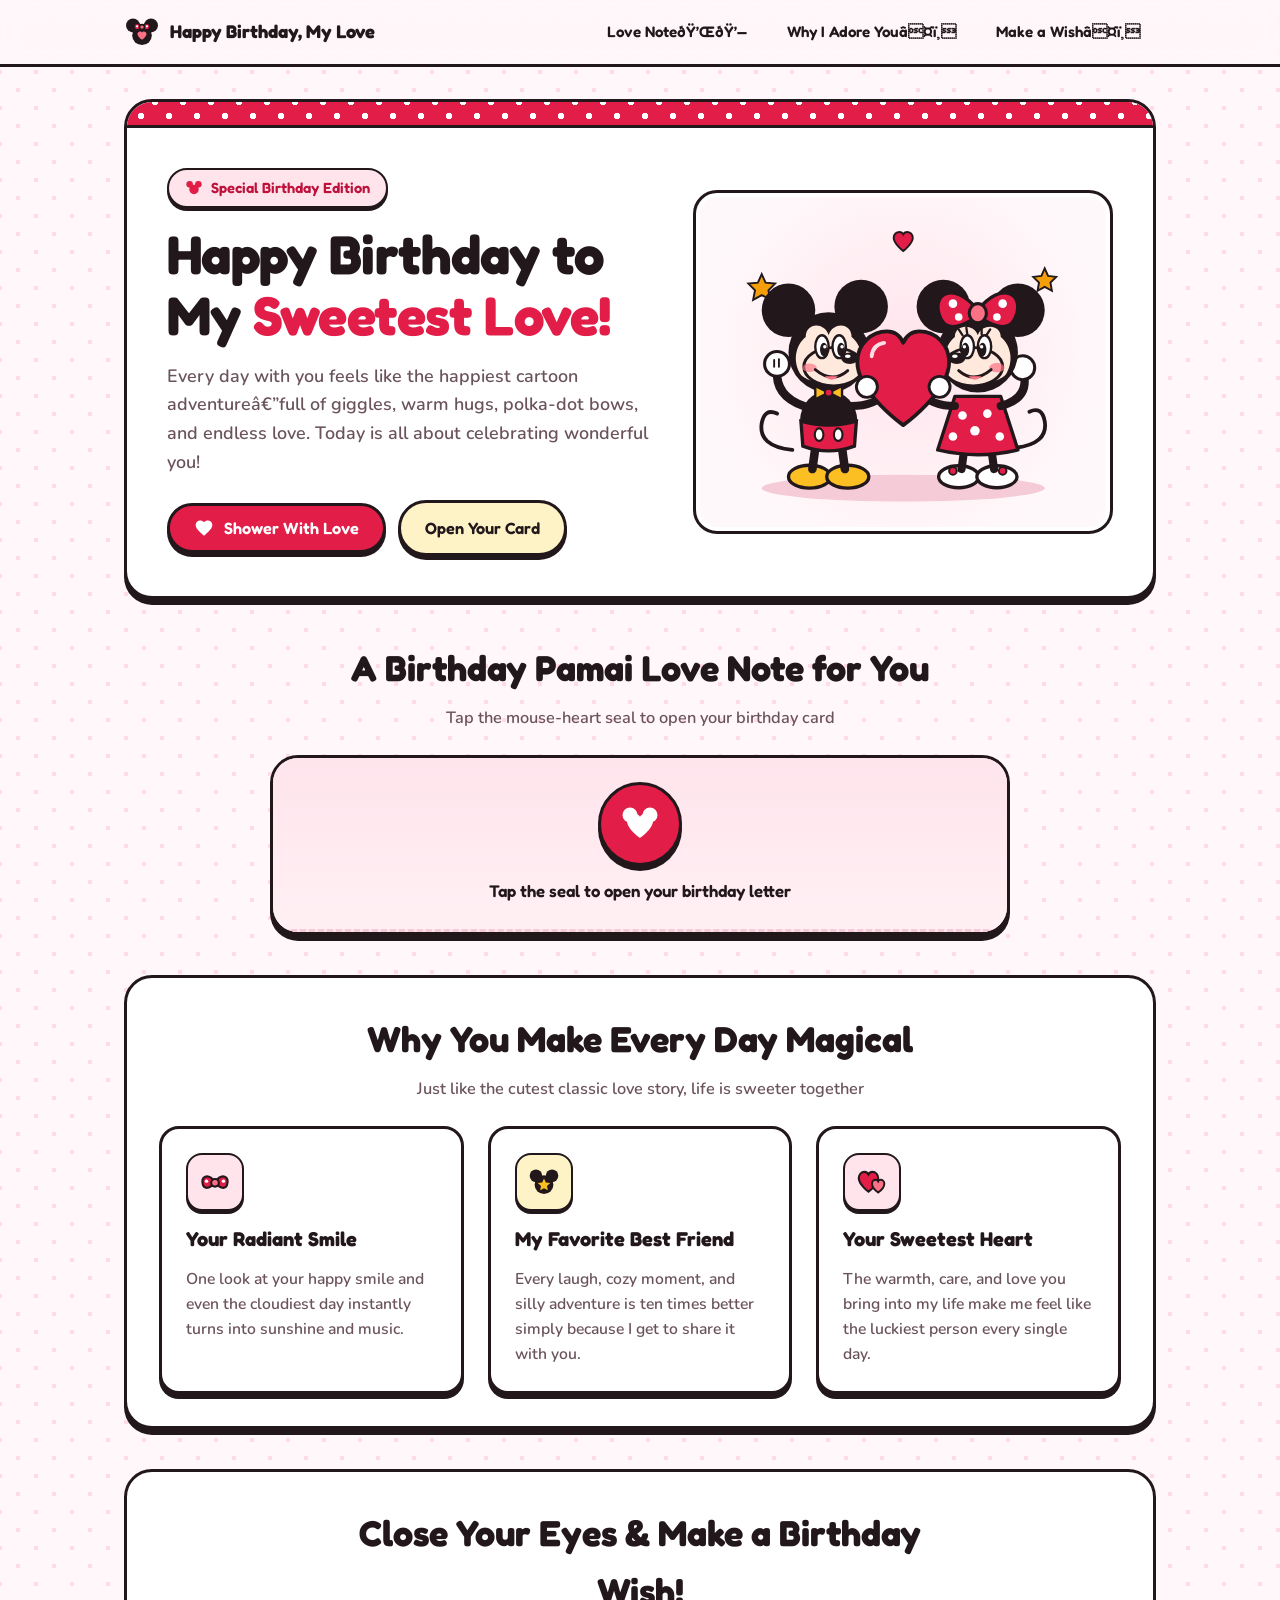
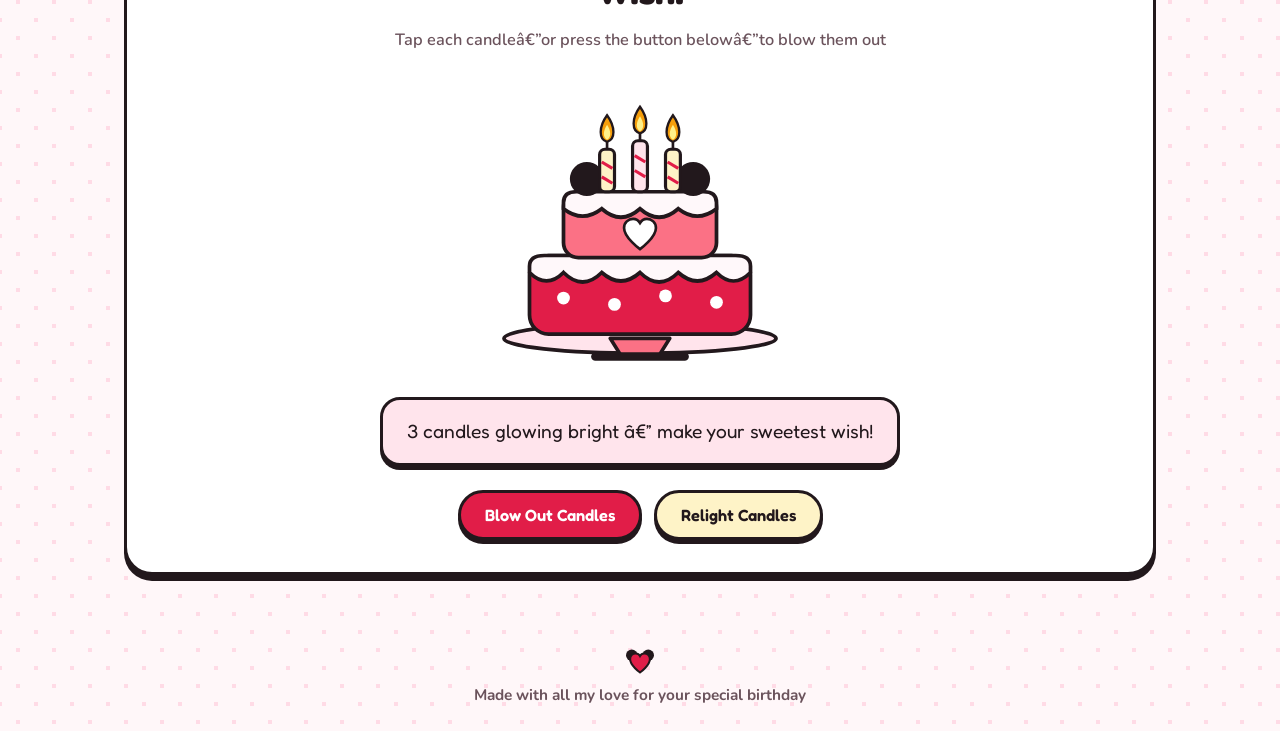
==== commit e75fc797: "split files for easy work" ====
--- a/index.html
+++ b/index.html
@@ -7,649 +7,8 @@
   <link rel="preconnect" href="https://fonts.googleapis.com">
   <link rel="preconnect" href="https://fonts.gstatic.com" crossorigin>
   <link href="https://fonts.googleapis.com/css2?family=Fredoka:wght@500;600;700&family=Nunito:wght@500;600;700;800&display=swap" rel="stylesheet">
-  <style>
-    :root {
-      --bg: #fff7f9;
-      --bg-dots: #ffdbe6;
-      --surface: #ffffff;
-      --surface-warm: #fff0f4;
-      --ink: #22181c;
-      --muted: #6b535c;
-      --crimson: #e11d48;
-      --crimson-dark: #be123c;
-      --pink: #fb7185;
-      --pink-soft: #ffe4ec;
-      --gold: #f59e0b;
-      --gold-soft: #fef3c7;
-      --border: #f5cbd8;
-      --outline: #22181c;
-      --radius-lg: 28px;
-      --radius-md: 20px;
-      --radius-pill: 999px;
-      --shadow-cartoon: 0 6px 0 #22181c;
-      --shadow-soft: 0 12px 30px rgba(225, 29, 72, 0.12);
-      --font-display: 'Fredoka', 'Trebuchet MS', -apple-system, BlinkMacSystemFont, sans-serif;
-      --font-body: 'Nunito', -apple-system, BlinkMacSystemFont, 'Segoe UI', Roboto, sans-serif;
-      --space-2: 8px;
-      --space-3: 12px;
-      --space-4: 16px;
-      --space-6: 24px;
-      --space-8: 32px;
-      --space-10: 40px;
-      --space-12: 48px;
-    }
-
-    * {
-      box-sizing: border-box;
-    }
-
-    html {
-      scroll-behavior: smooth;
-    }
-
-    body {
-      margin: 0;
-      font-family: var(--font-body);
-      color: var(--ink);
-      background-color: var(--bg);
-      background-image:
-        radial-gradient(var(--bg-dots) 2.5px, transparent 2.5px),
-        radial-gradient(var(--bg-dots) 2.5px, var(--bg) 2.5px);
-      background-size: 36px 36px;
-      background-position: 0 0, 18px 18px;
-      line-height: 1.6;
-      overflow-x: hidden;
-    }
-
-    /* Floating FX Canvas */
-    #celebration-layer {
-      position: fixed;
-      inset: 0;
-      pointer-events: none;
-      z-index: 50;
-      overflow: hidden;
-    }
-
-    .floating-particle {
-      position: absolute;
-      will-change: transform, opacity;
-      animation: floatUp linear forwards;
-    }
-
-    @keyframes floatUp {
-      0% {
-        transform: translateY(0) scale(0.5) rotate(0deg);
-        opacity: 0;
-      }
-      15% {
-        opacity: 1;
-      }
-      85% {
-        opacity: 0.95;
-      }
-      100% {
-        transform: translateY(-105vh) scale(1.15) rotate(var(--rot, 24deg));
-        opacity: 0;
-      }
-    }
-
-    /* Top Ribbon Header */
-    .site-header {
-      position: sticky;
-      top: 0;
-      z-index: 30;
-      background: rgba(255, 247, 249, 0.9);
-      backdrop-filter: blur(10px);
-      border-bottom: 3px solid var(--outline);
-    }
-
-    .header-inner {
-      max-width: 1080px;
-      margin: 0 auto;
-      padding: var(--space-3) var(--space-6);
-      display: flex;
-      align-items: center;
-      justify-content: space-between;
-      gap: var(--space-4);
-      flex-wrap: wrap;
-    }
-
-    .brand-badge {
-      display: inline-flex;
-      align-items: center;
-      gap: 10px;
-      font-family: var(--font-display);
-      font-weight: 700;
-      font-size: 1.15rem;
-      color: var(--ink);
-      text-decoration: none;
-    }
-
-    .nav-links {
-      display: flex;
-      align-items: center;
-      gap: var(--space-2);
-      flex-wrap: wrap;
-    }
-
-    .nav-link {
-      font-family: var(--font-display);
-      font-size: 0.95rem;
-      font-weight: 600;
-      color: var(--ink);
-      text-decoration: none;
-      padding: 6px 14px;
-      border-radius: var(--radius-pill);
-      border: 2px solid transparent;
-      transition: background 0.18s ease, border-color 0.18s ease, transform 0.15s ease;
-    }
-
-    .nav-link:hover {
-      background: var(--pink-soft);
-      border-color: var(--outline);
-    }
-
-    .nav-link:focus-visible {
-      outline: 3px solid var(--crimson);
-      outline-offset: 2px;
-    }
-
-    /* Main Container */
-    .container {
-      max-width: 1080px;
-      margin: 0 auto;
-      padding: var(--space-8) var(--space-6) var(--space-12);
-      display: flex;
-      flex-direction: column;
-      gap: var(--space-10);
-    }
-
-    /* Cartoon Card Shell */
-    .cartoon-card {
-      background: var(--surface);
-      border: 3.5px solid var(--outline);
-      border-radius: var(--radius-lg);
-      box-shadow: var(--shadow-cartoon);
-      padding: var(--space-8);
-      position: relative;
-    }
-
-    /* Polka-dot Ribbon Accent */
-    .polka-banner {
-      background-color: var(--crimson);
-      background-image:
-        radial-gradient(#ffffff 3.5px, transparent 3.5px),
-        radial-gradient(#ffffff 3.5px, transparent 3.5px);
-      background-size: 28px 28px;
-      background-position: 0 0, 14px 14px;
-    }
-
-    /* Hero Section */
-    .hero {
-      overflow: hidden;
-      padding: 0;
-    }
-
-    .hero-top-strip {
-      height: 26px;
-      border-bottom: 3.5px solid var(--outline);
-    }
-
-    .hero-body {
-      padding: var(--space-8);
-      display: grid;
-      grid-template-columns: 1fr;
-      gap: var(--space-8);
-      align-items: center;
-    }
-
-    @media (min-width: 820px) {
-      .hero-body {
-        grid-template-columns: 1.08fr 0.92fr;
-        padding: var(--space-10);
-      }
-    }
-
-    .pill-tag {
-      display: inline-flex;
-      align-items: center;
-      gap: 8px;
-      background: var(--pink-soft);
-      color: var(--crimson-dark);
-      border: 2.5px solid var(--outline);
-      border-radius: var(--radius-pill);
-      padding: 6px 16px;
-      font-family: var(--font-display);
-      font-weight: 600;
-      font-size: 0.92rem;
-      box-shadow: 0 3px 0 var(--outline);
-      margin-bottom: var(--space-4);
-    }
-
-    .hero-title {
-      font-family: var(--font-display);
-      font-size: clamp(2.2rem, 5vw, 3.4rem);
-      line-height: 1.12;
-      margin: 0 0 var(--space-4);
-      color: var(--ink);
-      letter-spacing: -0.01em;
-    }
-
-    .hero-title .highlight {
-      color: var(--crimson);
-      display: inline-block;
-      position: relative;
-    }
-
-    .hero-subtitle {
-      font-size: 1.12rem;
-      color: var(--muted);
-      font-weight: 600;
-      margin: 0 0 var(--space-6);
-      max-width: 52ch;
-    }
-
-    .hero-actions {
-      display: flex;
-      flex-wrap: wrap;
-      gap: var(--space-3);
-      align-items: center;
-    }
-
-    /* Cartoon Buttons */
-    .btn {
-      font-family: var(--font-display);
-      font-size: 1.02rem;
-      font-weight: 600;
-      padding: 12px 24px;
-      border-radius: var(--radius-pill);
-      border: 3px solid var(--outline);
-      cursor: pointer;
-      display: inline-flex;
-      align-items: center;
-      justify-content: center;
-      gap: 10px;
-      text-decoration: none;
-      box-shadow: 0 4px 0 var(--outline);
-      transition: transform 0.14s ease, box-shadow 0.14s ease, background-color 0.15s ease;
-      user-select: none;
-    }
-
-    .btn:hover {
-      transform: translateY(-2px);
-      box-shadow: 0 6px 0 var(--outline);
-    }
-
-    .btn:active {
-      transform: translateY(3px);
-      box-shadow: 0 1px 0 var(--outline);
-    }
-
-    .btn:focus-visible {
-      outline: 3px solid var(--gold);
-      outline-offset: 3px;
-    }
-
-    .btn-primary {
-      background: var(--crimson);
-      color: #ffffff;
-    }
-
-    .btn-primary:hover {
-      background: var(--crimson-dark);
-    }
-
-    .btn-secondary {
-      background: var(--gold-soft);
-      color: var(--ink);
-    }
-
-    .btn-secondary:hover {
-      background: #fde68a;
-    }
-
-    /* Hero Mouse Couple Illustration Stage */
-    .hero-stage {
-      background: radial-gradient(circle at 50% 48%, #ffe4ec 0%, #fff8fa 72%);
-      border: 3px solid var(--outline);
-      border-radius: 24px;
-      padding: var(--space-4);
-      display: flex;
-      align-items: center;
-      justify-content: center;
-      position: relative;
-      box-shadow: inset 0 0 0 4px #ffffff;
-    }
-
-    .couple-svg {
-      width: 100%;
-      max-width: 390px;
-      height: auto;
-      display: block;
-      overflow: visible;
-    }
-
-    .heart-pulse {
-      transform-origin: 200px 108px;
-      animation: gentleBeat 2.2s ease-in-out infinite;
-    }
-
-    .mouse-bob-left {
-      animation: bobLeft 3.2s ease-in-out infinite;
-    }
-
-    .mouse-bob-right {
-      animation: bobRight 3.2s ease-in-out infinite;
-    }
-
-    @keyframes gentleBeat {
-      0%, 100% { transform: scale(1); }
-      50% { transform: scale(1.08); }
-    }
-
-    @keyframes bobLeft {
-      0%, 100% { transform: translateY(0); }
-      50% { transform: translateY(-5px); }
-    }
-
-    @keyframes bobRight {
-      0%, 100% { transform: translateY(-4px); }
-      50% { transform: translateY(2px); }
-    }
-
-    /* Section Headings */
-    .section-header {
-      text-align: center;
-      max-width: 640px;
-      margin: 0 auto var(--space-6);
-    }
-
-    .section-title {
-      font-family: var(--font-display);
-      font-size: clamp(1.65rem, 3.5vw, 2.25rem);
-      margin: 0 0 var(--space-2);
-      color: var(--ink);
-    }
-
-    .section-desc {
-      margin: 0;
-      color: var(--muted);
-      font-weight: 600;
-      font-size: 1.02rem;
-    }
-
-    /* Interactive Love Letter Section */
-    .letter-wrapper {
-      max-width: 740px;
-      margin: 0 auto;
-      width: 100%;
-    }
-
-    .envelope-card {
-      background: var(--surface-warm);
-      border: 3.5px solid var(--outline);
-      border-radius: var(--radius-lg);
-      box-shadow: var(--shadow-cartoon);
-      overflow: hidden;
-      transition: background-color 0.3s ease;
-    }
-
-    .envelope-top {
-      padding: var(--space-6);
-      background: linear-gradient(180deg, #ffe4ec 0%, #fff0f4 100%);
-      border-bottom: 3px dashed var(--border);
-      display: flex;
-      flex-direction: column;
-      align-items: center;
-      text-align: center;
-      gap: var(--space-3);
-    }
-
-    .wax-seal-btn {
-      background: var(--crimson);
-      color: #ffffff;
-      border: 3px solid var(--outline);
-      width: 84px;
-      height: 84px;
-      border-radius: 50%;
-      cursor: pointer;
-      display: grid;
-      place-items: center;
-      box-shadow: 0 5px 0 var(--outline);
-      transition: transform 0.2s ease, box-shadow 0.2s ease, background-color 0.2s ease;
-    }
-
-    .wax-seal-btn:hover {
-      transform: scale(1.06) rotate(-4deg);
-      background: var(--crimson-dark);
-    }
-
-    .wax-seal-btn:active {
-      transform: scale(0.97);
-      box-shadow: 0 2px 0 var(--outline);
-    }
-
-    .wax-seal-btn:focus-visible {
-      outline: 3px solid var(--gold);
-      outline-offset: 4px;
-    }
-
-    .seal-caption {
-      font-family: var(--font-display);
-      font-weight: 600;
-      font-size: 1.05rem;
-      color: var(--ink);
-    }
-
-    .letter-content {
-      max-height: 0;
-      opacity: 0;
-      overflow: hidden;
-      transition: max-height 0.55s cubic-bezier(0.22, 1, 0.36, 1), opacity 0.4s ease, padding 0.4s ease;
-      padding: 0 var(--space-8);
-      background: #ffffff;
-    }
-
-    .envelope-card.is-open .letter-content {
-      max-height: 760px;
-      opacity: 1;
-      padding: var(--space-8);
-    }
-
-    .letter-paper {
-      border: 2.5px solid var(--border);
-      border-radius: var(--radius-md);
-      padding: var(--space-6);
-      background:
-        repeating-linear-gradient(
-          transparent,
-          transparent 31px,
-          #fce7ef 31px,
-          #fce7ef 32px
-        );
-      position: relative;
-    }
-
-    .letter-salutation {
-      font-family: var(--font-display);
-      font-size: 1.4rem;
-      color: var(--crimson);
-      margin: 0 0 var(--space-4);
-    }
-
-    .letter-body p {
-      margin: 0 0 var(--space-4);
-      font-size: 1.06rem;
-      font-weight: 600;
-      color: var(--ink);
-    }
-
-    .letter-signoff {
-      font-family: var(--font-display);
-      font-size: 1.2rem;
-      color: var(--ink);
-      margin-top: var(--space-4);
-      display: flex;
-      align-items: center;
-      gap: 8px;
-    }
-
-    /* Love Notes Cards Grid */
-    .reasons-grid {
-      display: grid;
-      grid-template-columns: repeat(auto-fit, minmax(250px, 1fr));
-      gap: var(--space-6);
-    }
-
-    .reason-card {
-      background: var(--surface);
-      border: 3px solid var(--outline);
-      border-radius: var(--radius-md);
-      padding: var(--space-6);
-      box-shadow: 0 5px 0 var(--outline);
-      display: flex;
-      flex-direction: column;
-      align-items: flex-start;
-      gap: var(--space-3);
-      transition: transform 0.2s ease;
-    }
-
-    .reason-card:hover {
-      transform: translateY(-4px);
-    }
-
-    .reason-icon {
-      width: 58px;
-      height: 58px;
-      border-radius: 16px;
-      border: 2.5px solid var(--outline);
-      display: grid;
-      place-items: center;
-      background: var(--pink-soft);
-      box-shadow: 0 3px 0 var(--outline);
-    }
-
-    .reason-card:nth-child(2) .reason-icon {
-      background: var(--gold-soft);
-    }
-
-    .reason-title {
-      font-family: var(--font-display);
-      font-size: 1.25rem;
-      margin: 0;
-      color: var(--ink);
-    }
-
-    .reason-text {
-      margin: 0;
-      color: var(--muted);
-      font-weight: 600;
-      font-size: 0.98rem;
-    }
-
-    /* Interactive Birthday Cake Section */
-    .cake-stage {
-      display: flex;
-      flex-direction: column;
-      align-items: center;
-      text-align: center;
-      gap: var(--space-6);
-    }
-
-    .cake-svg-wrap {
-      position: relative;
-      width: 100%;
-      max-width: 340px;
-      margin: 0 auto;
-    }
-
-    .candle-group {
-      cursor: pointer;
-    }
-
-    .flame {
-      transform-origin: center bottom;
-      animation: flicker 0.9s ease-in-out infinite alternate;
-      transition: opacity 0.25s ease, transform 0.25s ease;
-    }
-
-    .candle-out .flame {
-      opacity: 0;
-      transform: scale(0);
-      pointer-events: none;
-    }
-
-    .smoke-puff {
-      opacity: 0;
-    }
-
-    .candle-out .smoke-puff {
-      animation: smokeRise 1s ease-out forwards;
-    }
-
-    @keyframes flicker {
-      0% { transform: scale(1) rotate(-3deg); }
-      50% { transform: scale(1.08, 0.95) rotate(2deg); }
-      100% { transform: scale(0.96, 1.06) rotate(-1deg); }
-    }
-
-    @keyframes smokeRise {
-      0% { opacity: 0.75; transform: translateY(0) scale(0.7); }
-      100% { opacity: 0; transform: translateY(-22px) scale(1.35); }
-    }
-
-    .wish-banner {
-      background: var(--pink-soft);
-      border: 3px solid var(--outline);
-      border-radius: var(--radius-md);
-      padding: var(--space-4) var(--space-6);
-      max-width: 520px;
-      box-shadow: 0 4px 0 var(--outline);
-      transition: transform 0.3s ease, background-color 0.3s ease;
-    }
-
-    .wish-banner.wish-complete {
-      background: var(--gold-soft);
-      transform: scale(1.02);
-    }
-
-    .wish-status {
-      font-family: var(--font-display);
-      font-size: 1.2rem;
-      margin: 0;
-      color: var(--ink);
-    }
-
-    /* Footer */
-    .site-footer {
-      text-align: center;
-      padding: var(--space-6);
-      color: var(--muted);
-      font-weight: 700;
-      font-size: 0.96rem;
-      display: flex;
-      flex-direction: column;
-      align-items: center;
-      gap: var(--space-2);
-    }
-
-    @media (max-width: 640px) {
-      .container {
-        padding: var(--space-6) var(--space-4) var(--space-10);
-        gap: var(--space-8);
-      }
-      .cartoon-card,
-      .hero-body {
-        padding: var(--space-6);
-      }
-      .envelope-card.is-open .letter-content {
-        padding: var(--space-4);
-      }
-      .header-inner {
-        justify-content: center;
-      }
-    }
-  </style>
+  <link rel="stylesheet" href="styles.css">
+
 </head>
 <body>
   <div id="celebration-layer" aria-hidden="true"></div>
@@ -675,9 +34,9 @@
       </a>
 
       <nav class="nav-links" aria-label="Birthday sections">
-        <a class="nav-link" href="#love-letter">Love Note💌💗</a>
-        <a class="nav-link" href="#sweet-reasons">Why I Adore You❤️</a>
-        <a class="nav-link" href="#birthday-wish">Make a Wish❤️</a>
+        <a class="nav-link" href="#love-letter">Love NoteðŸ’ŒðŸ’—</a>
+        <a class="nav-link" href="#sweet-reasons">Why I Adore Youâ¤ï¸</a>
+        <a class="nav-link" href="#birthday-wish">Make a Wishâ¤ï¸</a>
       </nav>
     </div>
   </header>
@@ -702,7 +61,7 @@
           </h1>
 
           <p class="hero-subtitle">
-            Every day with you feels like the happiest cartoon adventure—full of giggles, warm hugs, polka-dot bows, and endless love. Today is all about celebrating wonderful you!
+            Every day with you feels like the happiest cartoon adventureâ€”full of giggles, warm hugs, polka-dot bows, and endless love. Today is all about celebrating wonderful you!
           </p>
 
           <div class="hero-actions">
@@ -916,7 +275,7 @@
                   Happy, happy birthday, my love! From the moment you walked into my life, you turned ordinary days into the sweetest, brightest story I could ever wish for.
                 </p>
                 <p>
-                  Your smile lights up every room, your kindness warms my heart, and being by your side—just like two inseparable cartoon sweethearts—is my favorite place in the whole world.
+                  Your smile lights up every room, your kindness warms my heart, and being by your sideâ€”just like two inseparable cartoon sweetheartsâ€”is my favorite place in the whole world.
                 </p>
                 <p>
                   May this year bring you all the laughter, magic, sweet surprises, and happiness your heart can hold. Thank you for being you, today and always.
@@ -995,7 +354,7 @@
     <section id="birthday-wish" class="cartoon-card" aria-labelledby="wish-heading">
       <div class="section-header">
         <h2 id="wish-heading" class="section-title">Close Your Eyes &amp; Make a Birthday Wish!</h2>
-        <p class="section-desc">Tap each candle—or press the button below—to blow them out</p>
+        <p class="section-desc">Tap each candleâ€”or press the button belowâ€”to blow them out</p>
       </div>
 
       <div class="cake-stage">
@@ -1070,7 +429,7 @@
 
         <div id="wish-banner" class="wish-banner" aria-live="polite">
           <p id="wish-status" class="wish-status">
-            3 candles glowing bright — make your sweetest wish!
+            3 candles glowing bright â€” make your sweetest wish!
           </p>
         </div>
 
@@ -1095,147 +454,6 @@
     <span>Made with all my love for your special birthday</span>
   </footer>
 
-  <script>
-    (function () {
-      const celebrationLayer = document.getElementById('celebration-layer');
-      const showerLoveBtn = document.getElementById('shower-love-btn');
-      const envelopeCard = document.getElementById('envelope-card');
-      const toggleLetterBtn = document.getElementById('toggle-letter-btn');
-      const sealLabel = document.getElementById('seal-label');
-
-      const candleEls = Array.from(document.querySelectorAll('.candle-group'));
-      const blowCandlesBtn = document.getElementById('blow-candles-btn');
-      const relightCandlesBtn = document.getElementById('relight-candles-btn');
-      const wishBanner = document.getElementById('wish-banner');
-      const wishStatus = document.getElementById('wish-status');
-
-      const COLORS = ['#e11d48', '#fb7185', '#f59e0b', '#be123c', '#ff4d79'];
-
-      function createParticleSVG(kind, color) {
-        if (kind === 'mouse') {
-          return `<svg width="28" height="25" viewBox="0 0 36 32" fill="none">
-            <circle cx="9" cy="9" r="6.5" fill="#22181c"/>
-            <circle cx="27" cy="9" r="6.5" fill="#22181c"/>
-            <circle cx="18" cy="19" r="9.5" fill="#22181c"/>
-            <path d="M18 11 C14 7, 10 9, 12 13 C13 15, 16 14, 18 12.5 Z" fill="${color}"/>
-            <path d="M18 11 C22 7, 26 9, 24 13 C23 15, 20 14, 18 12.5 Z" fill="${color}"/>
-          </svg>`;
-        }
-        return `<svg width="24" height="22" viewBox="0 0 24 22" fill="none">
-          <path d="M12 20.5 C12 20.5, 2.5 14, 2.5 8 C2.5 4.8, 5 2.3, 8.2 2.3 C10.1 2.3, 11.3 3.3, 12 4.7 C12.7 3.3, 13.9 2.3, 15.8 2.3 C19 2.3, 21.5 4.8, 21.5 8 C21.5 14, 12 20.5, 12 20.5 Z" fill="${color}" stroke="#22181c" stroke-width="1.8"/>
-        </svg>`;
-      }
-
-      function spawnLoveBurst(count) {
-        for (let i = 0; i < count; i++) {
-          const el = document.createElement('div');
-          el.className = 'floating-particle';
-          const left = 6 + Math.random() * 88;
-          const duration = 2.6 + Math.random() * 2.1;
-          const delay = Math.random() * 0.55;
-          const rot = (Math.random() * 70 - 35).toFixed(1) + 'deg';
-          const color = COLORS[Math.floor(Math.random() * COLORS.length)];
-          const kind = i % 3 === 0 ? 'mouse' : 'heart';
-
-          el.style.left = left + 'vw';
-          el.style.bottom = '-36px';
-          el.style.animationDuration = duration + 's';
-          el.style.animationDelay = delay + 's';
-          el.style.setProperty('--rot', rot);
-          el.innerHTML = createParticleSVG(kind, color);
-
-          celebrationLayer.appendChild(el);
-          window.setTimeout(function () {
-            el.remove();
-          }, (duration + delay + 0.2) * 1000);
-        }
-      }
-
-      showerLoveBtn.addEventListener('click', function () {
-        spawnLoveBurst(22);
-      });
-
-      // Love Letter Envelope Toggle
-      toggleLetterBtn.addEventListener('click', function () {
-        const isOpen = envelopeCard.classList.toggle('is-open');
-        toggleLetterBtn.setAttribute('aria-expanded', String(isOpen));
-        if (isOpen) {
-          sealLabel.textContent = 'Tap the seal to fold your letter';
-          spawnLoveBurst(14);
-        } else {
-          sealLabel.textContent = 'Tap the seal to open your birthday letter';
-        }
-      });
-
-      // Birthday Candles Logic
-      const candleLit = [true, true, true];
-
-      function updateCandleUI() {
-        let litCount = 0;
-        candleEls.forEach(function (el, idx) {
-          if (candleLit[idx]) {
-            el.classList.remove('candle-out');
-            litCount++;
-          } else {
-            el.classList.add('candle-out');
-          }
-        });
-
-        if (litCount === 0) {
-          wishBanner.classList.add('wish-complete');
-          wishStatus.textContent = 'Happy Birthday, My Love! May every single wish of yours come true!';
-          blowCandlesBtn.hidden = true;
-          relightCandlesBtn.hidden = false;
-          spawnLoveBurst(28);
-        } else {
-          wishBanner.classList.remove('wish-complete');
-          wishStatus.textContent =
-            litCount === 1
-              ? '1 candle left glowing — blow it out to seal your wish!'
-              : litCount + ' candles glowing bright — make your sweetest wish!';
-          blowCandlesBtn.hidden = false;
-          relightCandlesBtn.hidden = true;
-        }
-      }
-
-      candleEls.forEach(function (el, idx) {
-        el.addEventListener('click', function () {
-          if (candleLit[idx]) {
-            candleLit[idx] = false;
-            updateCandleUI();
-          }
-        });
-
-        el.addEventListener('keydown', function (e) {
-          if (e.key === 'Enter' || e.key === ' ') {
-            e.preventDefault();
-            if (candleLit[idx]) {
-              candleLit[idx] = false;
-              updateCandleUI();
-            }
-          }
-        });
-      });
-
-      blowCandlesBtn.addEventListener('click', function () {
-        candleLit[0] = false;
-        candleLit[1] = false;
-        candleLit[2] = false;
-        updateCandleUI();
-      });
-
-      relightCandlesBtn.addEventListener('click', function () {
-        candleLit[0] = true;
-        candleLit[1] = true;
-        candleLit[2] = true;
-        updateCandleUI();
-      });
-
-      // Gentle welcome burst on load
-      window.setTimeout(function () {
-        spawnLoveBurst(10);
-      }, 350);
-    })();
-  </script>
+  <script src="script.js"></script>
 </body>
 </html>
--- a/styles.css
+++ b/styles.css
@@ -0,0 +1,641 @@
+    :root {
+      --bg: #fff7f9;
+      --bg-dots: #ffdbe6;
+      --surface: #ffffff;
+      --surface-warm: #fff0f4;
+      --ink: #22181c;
+      --muted: #6b535c;
+      --crimson: #e11d48;
+      --crimson-dark: #be123c;
+      --pink: #fb7185;
+      --pink-soft: #ffe4ec;
+      --gold: #f59e0b;
+      --gold-soft: #fef3c7;
+      --border: #f5cbd8;
+      --outline: #22181c;
+      --radius-lg: 28px;
+      --radius-md: 20px;
+      --radius-pill: 999px;
+      --shadow-cartoon: 0 6px 0 #22181c;
+      --shadow-soft: 0 12px 30px rgba(225, 29, 72, 0.12);
+      --font-display: 'Fredoka', 'Trebuchet MS', -apple-system, BlinkMacSystemFont, sans-serif;
+      --font-body: 'Nunito', -apple-system, BlinkMacSystemFont, 'Segoe UI', Roboto, sans-serif;
+      --space-2: 8px;
+      --space-3: 12px;
+      --space-4: 16px;
+      --space-6: 24px;
+      --space-8: 32px;
+      --space-10: 40px;
+      --space-12: 48px;
+    }
+
+    * {
+      box-sizing: border-box;
+    }
+
+    html {
+      scroll-behavior: smooth;
+    }
+
+    body {
+      margin: 0;
+      font-family: var(--font-body);
+      color: var(--ink);
+      background-color: var(--bg);
+      background-image:
+        radial-gradient(var(--bg-dots) 2.5px, transparent 2.5px),
+        radial-gradient(var(--bg-dots) 2.5px, var(--bg) 2.5px);
+      background-size: 36px 36px;
+      background-position: 0 0, 18px 18px;
+      line-height: 1.6;
+      overflow-x: hidden;
+    }
+
+    /* Floating FX Canvas */
+    #celebration-layer {
+      position: fixed;
+      inset: 0;
+      pointer-events: none;
+      z-index: 50;
+      overflow: hidden;
+    }
+
+    .floating-particle {
+      position: absolute;
+      will-change: transform, opacity;
+      animation: floatUp linear forwards;
+    }
+
+    @keyframes floatUp {
+      0% {
+        transform: translateY(0) scale(0.5) rotate(0deg);
+        opacity: 0;
+      }
+      15% {
+        opacity: 1;
+      }
+      85% {
+        opacity: 0.95;
+      }
+      100% {
+        transform: translateY(-105vh) scale(1.15) rotate(var(--rot, 24deg));
+        opacity: 0;
+      }
+    }
+
+    /* Top Ribbon Header */
+    .site-header {
+      position: sticky;
+      top: 0;
+      z-index: 30;
+      background: rgba(255, 247, 249, 0.9);
+      backdrop-filter: blur(10px);
+      border-bottom: 3px solid var(--outline);
+    }
+
+    .header-inner {
+      max-width: 1080px;
+      margin: 0 auto;
+      padding: var(--space-3) var(--space-6);
+      display: flex;
+      align-items: center;
+      justify-content: space-between;
+      gap: var(--space-4);
+      flex-wrap: wrap;
+    }
+
+    .brand-badge {
+      display: inline-flex;
+      align-items: center;
+      gap: 10px;
+      font-family: var(--font-display);
+      font-weight: 700;
+      font-size: 1.15rem;
+      color: var(--ink);
+      text-decoration: none;
+    }
+
+    .nav-links {
+      display: flex;
+      align-items: center;
+      gap: var(--space-2);
+      flex-wrap: wrap;
+    }
+
+    .nav-link {
+      font-family: var(--font-display);
+      font-size: 0.95rem;
+      font-weight: 600;
+      color: var(--ink);
+      text-decoration: none;
+      padding: 6px 14px;
+      border-radius: var(--radius-pill);
+      border: 2px solid transparent;
+      transition: background 0.18s ease, border-color 0.18s ease, transform 0.15s ease;
+    }
+
+    .nav-link:hover {
+      background: var(--pink-soft);
+      border-color: var(--outline);
+    }
+
+    .nav-link:focus-visible {
+      outline: 3px solid var(--crimson);
+      outline-offset: 2px;
+    }
+
+    /* Main Container */
+    .container {
+      max-width: 1080px;
+      margin: 0 auto;
+      padding: var(--space-8) var(--space-6) var(--space-12);
+      display: flex;
+      flex-direction: column;
+      gap: var(--space-10);
+    }
+
+    /* Cartoon Card Shell */
+    .cartoon-card {
+      background: var(--surface);
+      border: 3.5px solid var(--outline);
+      border-radius: var(--radius-lg);
+      box-shadow: var(--shadow-cartoon);
+      padding: var(--space-8);
+      position: relative;
+    }
+
+    /* Polka-dot Ribbon Accent */
+    .polka-banner {
+      background-color: var(--crimson);
+      background-image:
+        radial-gradient(#ffffff 3.5px, transparent 3.5px),
+        radial-gradient(#ffffff 3.5px, transparent 3.5px);
+      background-size: 28px 28px;
+      background-position: 0 0, 14px 14px;
+    }
+
+    /* Hero Section */
+    .hero {
+      overflow: hidden;
+      padding: 0;
+    }
+
+    .hero-top-strip {
+      height: 26px;
+      border-bottom: 3.5px solid var(--outline);
+    }
+
+    .hero-body {
+      padding: var(--space-8);
+      display: grid;
+      grid-template-columns: 1fr;
+      gap: var(--space-8);
+      align-items: center;
+    }
+
+    @media (min-width: 820px) {
+      .hero-body {
+        grid-template-columns: 1.08fr 0.92fr;
+        padding: var(--space-10);
+      }
+    }
+
+    .pill-tag {
+      display: inline-flex;
+      align-items: center;
+      gap: 8px;
+      background: var(--pink-soft);
+      color: var(--crimson-dark);
+      border: 2.5px solid var(--outline);
+      border-radius: var(--radius-pill);
+      padding: 6px 16px;
+      font-family: var(--font-display);
+      font-weight: 600;
+      font-size: 0.92rem;
+      box-shadow: 0 3px 0 var(--outline);
+      margin-bottom: var(--space-4);
+    }
+
+    .hero-title {
+      font-family: var(--font-display);
+      font-size: clamp(2.2rem, 5vw, 3.4rem);
+      line-height: 1.12;
+      margin: 0 0 var(--space-4);
+      color: var(--ink);
+      letter-spacing: -0.01em;
+    }
+
+    .hero-title .highlight {
+      color: var(--crimson);
+      display: inline-block;
+      position: relative;
+    }
+
+    .hero-subtitle {
+      font-size: 1.12rem;
+      color: var(--muted);
+      font-weight: 600;
+      margin: 0 0 var(--space-6);
+      max-width: 52ch;
+    }
+
+    .hero-actions {
+      display: flex;
+      flex-wrap: wrap;
+      gap: var(--space-3);
+      align-items: center;
+    }
+
+    /* Cartoon Buttons */
+    .btn {
+      font-family: var(--font-display);
+      font-size: 1.02rem;
+      font-weight: 600;
+      padding: 12px 24px;
+      border-radius: var(--radius-pill);
+      border: 3px solid var(--outline);
+      cursor: pointer;
+      display: inline-flex;
+      align-items: center;
+      justify-content: center;
+      gap: 10px;
+      text-decoration: none;
+      box-shadow: 0 4px 0 var(--outline);
+      transition: transform 0.14s ease, box-shadow 0.14s ease, background-color 0.15s ease;
+      user-select: none;
+    }
+
+    .btn:hover {
+      transform: translateY(-2px);
+      box-shadow: 0 6px 0 var(--outline);
+    }
+
+    .btn:active {
+      transform: translateY(3px);
+      box-shadow: 0 1px 0 var(--outline);
+    }
+
+    .btn:focus-visible {
+      outline: 3px solid var(--gold);
+      outline-offset: 3px;
+    }
+
+    .btn-primary {
+      background: var(--crimson);
+      color: #ffffff;
+    }
+
+    .btn-primary:hover {
+      background: var(--crimson-dark);
+    }
+
+    .btn-secondary {
+      background: var(--gold-soft);
+      color: var(--ink);
+    }
+
+    .btn-secondary:hover {
+      background: #fde68a;
+    }
+
+    /* Hero Mouse Couple Illustration Stage */
+    .hero-stage {
+      background: radial-gradient(circle at 50% 48%, #ffe4ec 0%, #fff8fa 72%);
+      border: 3px solid var(--outline);
+      border-radius: 24px;
+      padding: var(--space-4);
+      display: flex;
+      align-items: center;
+      justify-content: center;
+      position: relative;
+      box-shadow: inset 0 0 0 4px #ffffff;
+    }
+
+    .couple-svg {
+      width: 100%;
+      max-width: 390px;
+      height: auto;
+      display: block;
+      overflow: visible;
+    }
+
+    .heart-pulse {
+      transform-origin: 200px 108px;
+      animation: gentleBeat 2.2s ease-in-out infinite;
+    }
+
+    .mouse-bob-left {
+      animation: bobLeft 3.2s ease-in-out infinite;
+    }
+
+    .mouse-bob-right {
+      animation: bobRight 3.2s ease-in-out infinite;
+    }
+
+    @keyframes gentleBeat {
+      0%, 100% { transform: scale(1); }
+      50% { transform: scale(1.08); }
+    }
+
+    @keyframes bobLeft {
+      0%, 100% { transform: translateY(0); }
+      50% { transform: translateY(-5px); }
+    }
+
+    @keyframes bobRight {
+      0%, 100% { transform: translateY(-4px); }
+      50% { transform: translateY(2px); }
+    }
+
+    /* Section Headings */
+    .section-header {
+      text-align: center;
+      max-width: 640px;
+      margin: 0 auto var(--space-6);
+    }
+
+    .section-title {
+      font-family: var(--font-display);
+      font-size: clamp(1.65rem, 3.5vw, 2.25rem);
+      margin: 0 0 var(--space-2);
+      color: var(--ink);
+    }
+
+    .section-desc {
+      margin: 0;
+      color: var(--muted);
+      font-weight: 600;
+      font-size: 1.02rem;
+    }
+
+    /* Interactive Love Letter Section */
+    .letter-wrapper {
+      max-width: 740px;
+      margin: 0 auto;
+      width: 100%;
+    }
+
+    .envelope-card {
+      background: var(--surface-warm);
+      border: 3.5px solid var(--outline);
+      border-radius: var(--radius-lg);
+      box-shadow: var(--shadow-cartoon);
+      overflow: hidden;
+      transition: background-color 0.3s ease;
+    }
+
+    .envelope-top {
+      padding: var(--space-6);
+      background: linear-gradient(180deg, #ffe4ec 0%, #fff0f4 100%);
+      border-bottom: 3px dashed var(--border);
+      display: flex;
+      flex-direction: column;
+      align-items: center;
+      text-align: center;
+      gap: var(--space-3);
+    }
+
+    .wax-seal-btn {
+      background: var(--crimson);
+      color: #ffffff;
+      border: 3px solid var(--outline);
+      width: 84px;
+      height: 84px;
+      border-radius: 50%;
+      cursor: pointer;
+      display: grid;
+      place-items: center;
+      box-shadow: 0 5px 0 var(--outline);
+      transition: transform 0.2s ease, box-shadow 0.2s ease, background-color 0.2s ease;
+    }
+
+    .wax-seal-btn:hover {
+      transform: scale(1.06) rotate(-4deg);
+      background: var(--crimson-dark);
+    }
+
+    .wax-seal-btn:active {
+      transform: scale(0.97);
+      box-shadow: 0 2px 0 var(--outline);
+    }
+
+    .wax-seal-btn:focus-visible {
+      outline: 3px solid var(--gold);
+      outline-offset: 4px;
+    }
+
+    .seal-caption {
+      font-family: var(--font-display);
+      font-weight: 600;
+      font-size: 1.05rem;
+      color: var(--ink);
+    }
+
+    .letter-content {
+      max-height: 0;
+      opacity: 0;
+      overflow: hidden;
+      transition: max-height 0.55s cubic-bezier(0.22, 1, 0.36, 1), opacity 0.4s ease, padding 0.4s ease;
+      padding: 0 var(--space-8);
+      background: #ffffff;
+    }
+
+    .envelope-card.is-open .letter-content {
+      max-height: 760px;
+      opacity: 1;
+      padding: var(--space-8);
+    }
+
+    .letter-paper {
+      border: 2.5px solid var(--border);
+      border-radius: var(--radius-md);
+      padding: var(--space-6);
+      background:
+        repeating-linear-gradient(
+          transparent,
+          transparent 31px,
+          #fce7ef 31px,
+          #fce7ef 32px
+        );
+      position: relative;
+    }
+
+    .letter-salutation {
+      font-family: var(--font-display);
+      font-size: 1.4rem;
+      color: var(--crimson);
+      margin: 0 0 var(--space-4);
+    }
+
+    .letter-body p {
+      margin: 0 0 var(--space-4);
+      font-size: 1.06rem;
+      font-weight: 600;
+      color: var(--ink);
+    }
+
+    .letter-signoff {
+      font-family: var(--font-display);
+      font-size: 1.2rem;
+      color: var(--ink);
+      margin-top: var(--space-4);
+      display: flex;
+      align-items: center;
+      gap: 8px;
+    }
+
+    /* Love Notes Cards Grid */
+    .reasons-grid {
+      display: grid;
+      grid-template-columns: repeat(auto-fit, minmax(250px, 1fr));
+      gap: var(--space-6);
+    }
+
+    .reason-card {
+      background: var(--surface);
+      border: 3px solid var(--outline);
+      border-radius: var(--radius-md);
+      padding: var(--space-6);
+      box-shadow: 0 5px 0 var(--outline);
+      display: flex;
+      flex-direction: column;
+      align-items: flex-start;
+      gap: var(--space-3);
+      transition: transform 0.2s ease;
+    }
+
+    .reason-card:hover {
+      transform: translateY(-4px);
+    }
+
+    .reason-icon {
+      width: 58px;
+      height: 58px;
+      border-radius: 16px;
+      border: 2.5px solid var(--outline);
+      display: grid;
+      place-items: center;
+      background: var(--pink-soft);
+      box-shadow: 0 3px 0 var(--outline);
+    }
+
+    .reason-card:nth-child(2) .reason-icon {
+      background: var(--gold-soft);
+    }
+
+    .reason-title {
+      font-family: var(--font-display);
+      font-size: 1.25rem;
+      margin: 0;
+      color: var(--ink);
+    }
+
+    .reason-text {
+      margin: 0;
+      color: var(--muted);
+      font-weight: 600;
+      font-size: 0.98rem;
+    }
+
+    /* Interactive Birthday Cake Section */
+    .cake-stage {
+      display: flex;
+      flex-direction: column;
+      align-items: center;
+      text-align: center;
+      gap: var(--space-6);
+    }
+
+    .cake-svg-wrap {
+      position: relative;
+      width: 100%;
+      max-width: 340px;
+      margin: 0 auto;
+    }
+
+    .candle-group {
+      cursor: pointer;
+    }
+
+    .flame {
+      transform-origin: center bottom;
+      animation: flicker 0.9s ease-in-out infinite alternate;
+      transition: opacity 0.25s ease, transform 0.25s ease;
+    }
+
+    .candle-out .flame {
+      opacity: 0;
+      transform: scale(0);
+      pointer-events: none;
+    }
+
+    .smoke-puff {
+      opacity: 0;
+    }
+
+    .candle-out .smoke-puff {
+      animation: smokeRise 1s ease-out forwards;
+    }
+
+    @keyframes flicker {
+      0% { transform: scale(1) rotate(-3deg); }
+      50% { transform: scale(1.08, 0.95) rotate(2deg); }
+      100% { transform: scale(0.96, 1.06) rotate(-1deg); }
+    }
+
+    @keyframes smokeRise {
+      0% { opacity: 0.75; transform: translateY(0) scale(0.7); }
+      100% { opacity: 0; transform: translateY(-22px) scale(1.35); }
+    }
+
+    .wish-banner {
+      background: var(--pink-soft);
+      border: 3px solid var(--outline);
+      border-radius: var(--radius-md);
+      padding: var(--space-4) var(--space-6);
+      max-width: 520px;
+      box-shadow: 0 4px 0 var(--outline);
+      transition: transform 0.3s ease, background-color 0.3s ease;
+    }
+
+    .wish-banner.wish-complete {
+      background: var(--gold-soft);
+      transform: scale(1.02);
+    }
+
+    .wish-status {
+      font-family: var(--font-display);
+      font-size: 1.2rem;
+      margin: 0;
+      color: var(--ink);
+    }
+
+    /* Footer */
+    .site-footer {
+      text-align: center;
+      padding: var(--space-6);
+      color: var(--muted);
+      font-weight: 700;
+      font-size: 0.96rem;
+      display: flex;
+      flex-direction: column;
+      align-items: center;
+      gap: var(--space-2);
+    }
+
+    @media (max-width: 640px) {
+      .container {
+        padding: var(--space-6) var(--space-4) var(--space-10);
+        gap: var(--space-8);
+      }
+      .cartoon-card,
+      .hero-body {
+        padding: var(--space-6);
+      }
+      .envelope-card.is-open .letter-content {
+        padding: var(--space-4);
+      }
+      .header-inner {
+        justify-content: center;
+      }
+    }
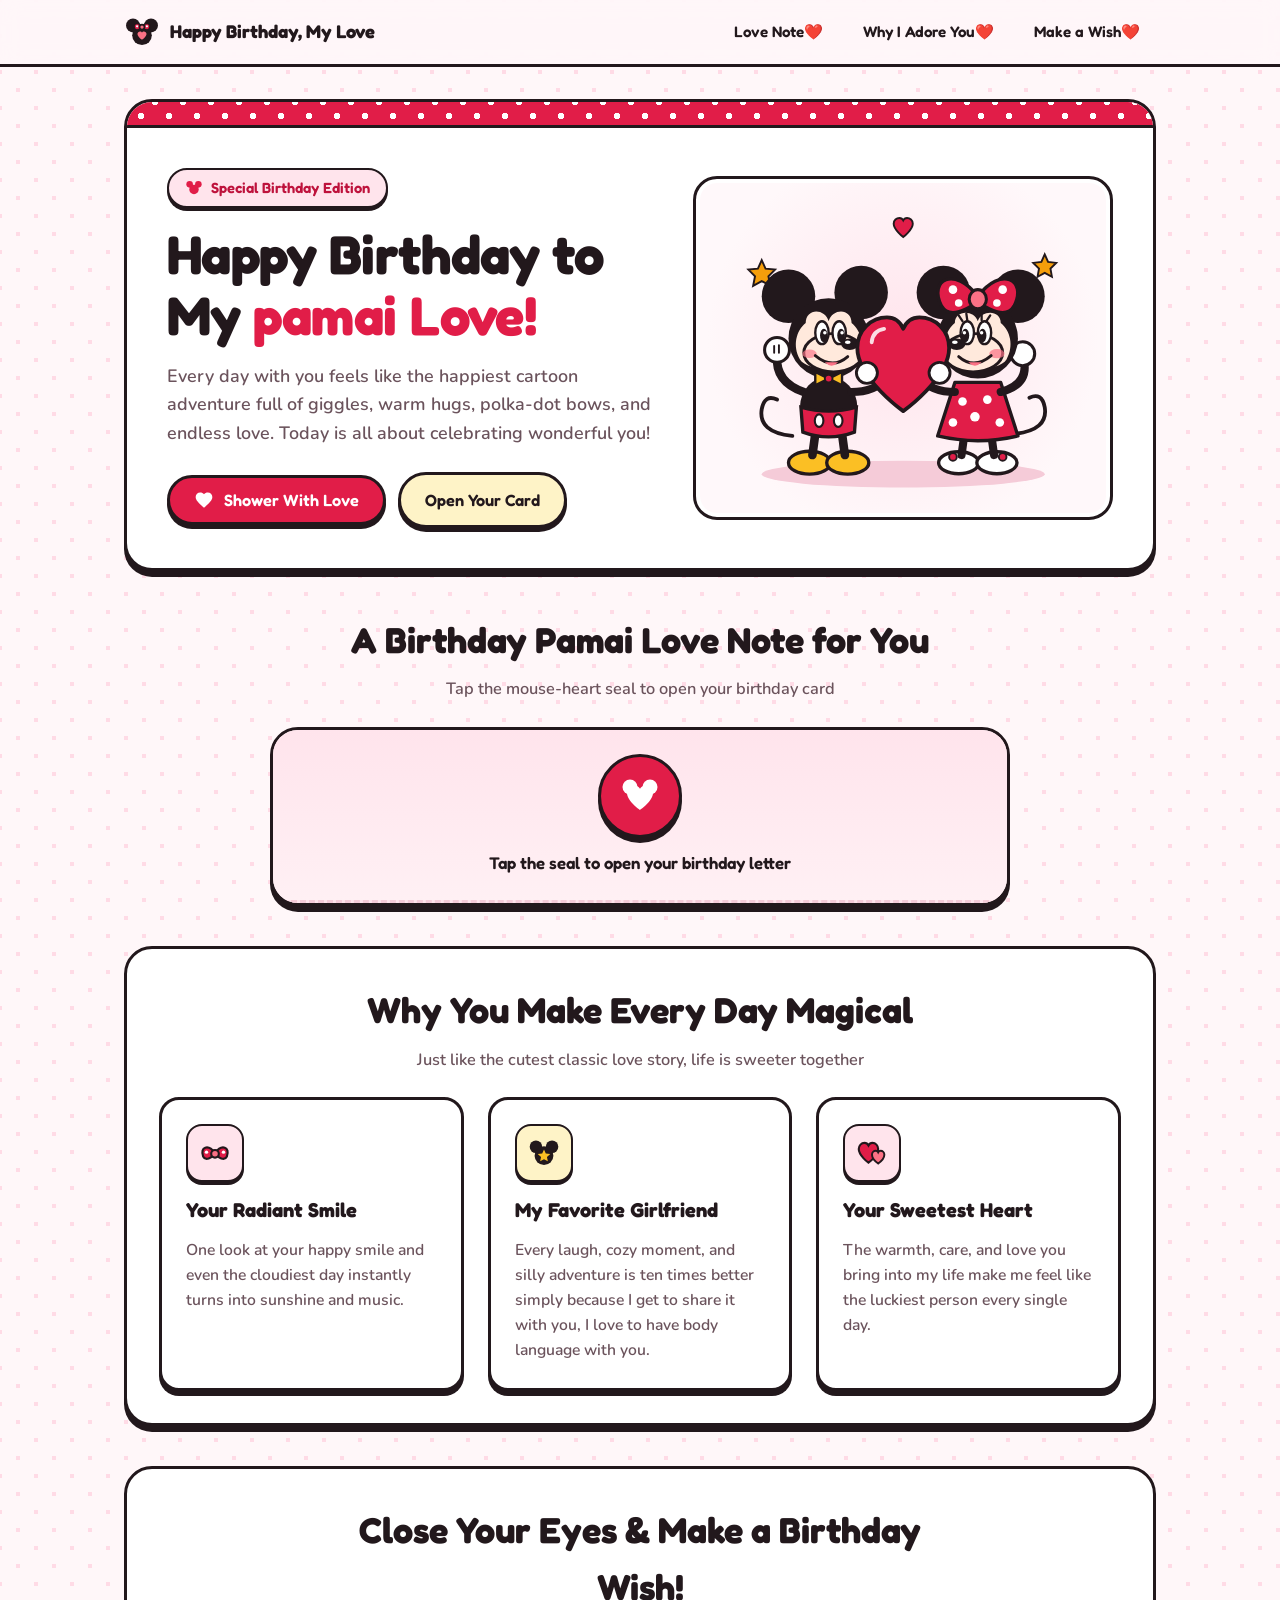
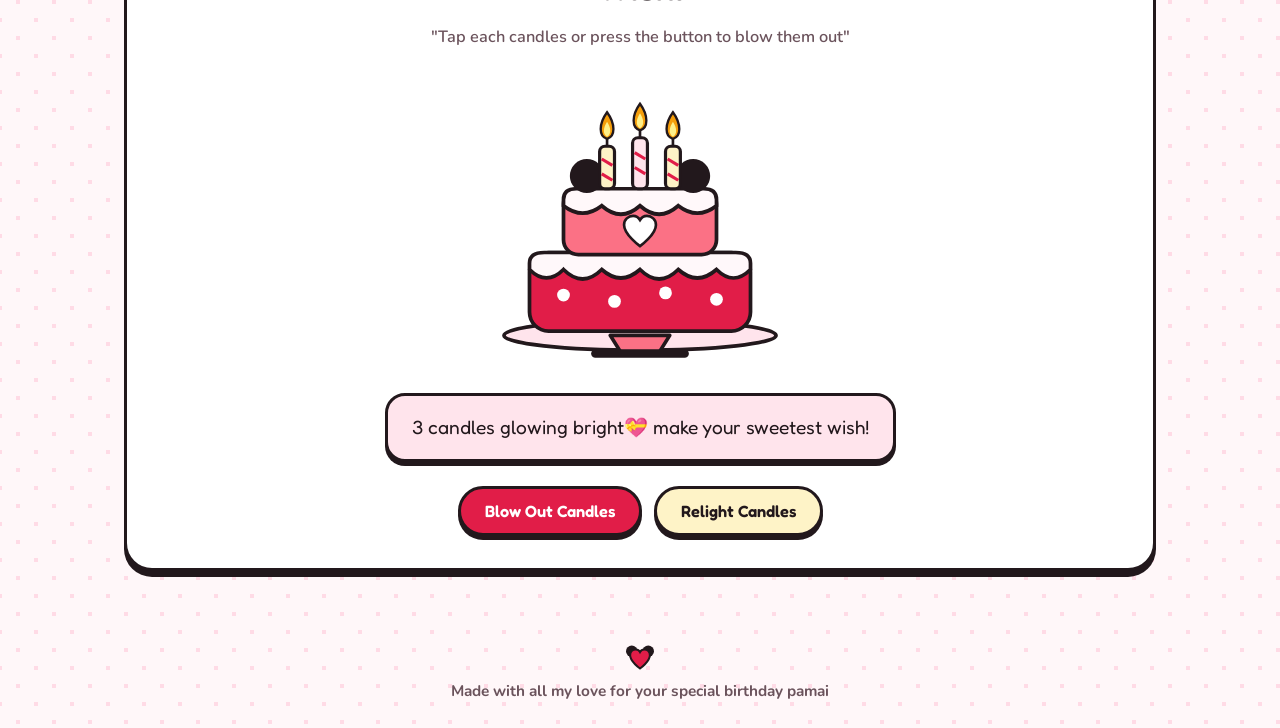
==== commit 89c35bbf: "happy birthday my love" ====
--- a/index.html
+++ b/index.html
@@ -34,9 +34,9 @@
       </a>
 
       <nav class="nav-links" aria-label="Birthday sections">
-        <a class="nav-link" href="#love-letter">Love NoteðŸ’ŒðŸ’—</a>
-        <a class="nav-link" href="#sweet-reasons">Why I Adore Youâ¤ï¸</a>
-        <a class="nav-link" href="#birthday-wish">Make a Wishâ¤ï¸</a>
+        <a class="nav-link" href="#love-letter">Love Note❤️</a>
+        <a class="nav-link" href="#sweet-reasons">Why I Adore You❤️</a>
+        <a class="nav-link" href="#birthday-wish">Make a Wish❤️</a>
       </nav>
     </div>
   </header>
@@ -57,11 +57,11 @@
           </div>
 
           <h1 id="hero-heading" class="hero-title">
-            Happy Birthday to My <span class="highlight">Sweetest Love!</span>
+            Happy Birthday to My <span class="highlight">pamai Love!</span>
           </h1>
 
           <p class="hero-subtitle">
-            Every day with you feels like the happiest cartoon adventureâ€”full of giggles, warm hugs, polka-dot bows, and endless love. Today is all about celebrating wonderful you!
+            Every day with you feels like the happiest cartoon adventure full of giggles, warm hugs, polka-dot bows, and endless love. Today is all about celebrating wonderful you!
           </p>
 
           <div class="hero-actions">
@@ -269,20 +269,20 @@
 
           <div id="letter-panel" class="letter-content">
             <div class="letter-paper">
-              <h3 class="letter-salutation">Dearest Birthday Girl,</h3>
+              <h3 class="letter-salutation">Dearest Birthday babe,</h3>
               <div class="letter-body">
                 <p>
-                  Happy, happy birthday, my love! From the moment you walked into my life, you turned ordinary days into the sweetest, brightest story I could ever wish for.
+                  Happy, happy birthday, my babe! From the moment you walked into my life, you turned ordinary days into the sweetest, brightest story I could ever wish for.
                 </p>
                 <p>
-                  Your smile lights up every room, your kindness warms my heart, and being by your sideâ€”just like two inseparable cartoon sweetheartsâ€”is my favorite place in the whole world.
+                  Your smile lights up every room, your kindness warms my heart, and being by your side—just like two inseparable cartoon sweethearts—is my favorite place in the whole world.
                 </p>
                 <p>
                   May this year bring you all the laughter, magic, sweet surprises, and happiness your heart can hold. Thank you for being you, today and always.
                 </p>
               </div>
               <div class="letter-signoff">
-                <span>Forever yours, with all my love</span>
+                <span>Forever yours, with all my love from first</span>
                 <svg width="24" height="22" viewBox="0 0 24 22" fill="#e11d48" aria-hidden="true">
                   <path d="M12 20.5 C12 20.5, 3 14.2, 3 8.2 C3 5, 5.5 2.5, 8.5 2.5 C10.3 2.5, 11.4 3.5, 12 4.8 C12.6 3.5, 13.7 2.5, 15.5 2.5 C18.5 2.5, 21 5, 21 8.2 C21 14.2, 12 20.5, 12 20.5 Z"/>
                 </svg>
@@ -328,9 +328,9 @@
               <path d="M19 13 l2 4.5 5 .6 -3.7 3.4 1 4.8 -4.3 -2.4 -4.3 2.4 1 -4.8 -3.7 -3.4 5 -.6 z" fill="#fbbf24"/>
             </svg>
           </div>
-          <h3 class="reason-title">My Favorite Best Friend</h3>
+          <h3 class="reason-title">My Favorite Girlfriend</h3>
           <p class="reason-text">
-            Every laugh, cozy moment, and silly adventure is ten times better simply because I get to share it with you.
+            Every laugh, cozy moment, and silly adventure is ten times better simply because I get to share it with you, I love to have body language with you.
           </p>
         </article>
 
@@ -354,7 +354,7 @@
     <section id="birthday-wish" class="cartoon-card" aria-labelledby="wish-heading">
       <div class="section-header">
         <h2 id="wish-heading" class="section-title">Close Your Eyes &amp; Make a Birthday Wish!</h2>
-        <p class="section-desc">Tap each candleâ€”or press the button belowâ€”to blow them out</p>
+        <p class="section-desc">"Tap each candles or press the button to blow them out"</p>
       </div>
 
       <div class="cake-stage">
@@ -429,7 +429,7 @@
 
         <div id="wish-banner" class="wish-banner" aria-live="polite">
           <p id="wish-status" class="wish-status">
-            3 candles glowing bright â€” make your sweetest wish!
+            3 candles glowing bright💝 make your sweetest wish!
           </p>
         </div>
 
@@ -451,7 +451,7 @@
       <circle cx="30" cy="10" r="7" fill="#22181c"/>
       <path d="M20 31 C20 31, 8 22.5, 8 15 C8 11, 11 8, 15 8 C17.4 8, 19 9.2, 20 11 C21 9.2, 22.6 8, 25 8 C29 8, 32 11, 32 15 C32 22.5, 20 31, 20 31 Z" fill="#e11d48" stroke="#22181c" stroke-width="2.5"/>
     </svg>
-    <span>Made with all my love for your special birthday</span>
+    <span>Made with all my love for your special birthday pamai</span>
   </footer>
 
   <script src="script.js"></script>
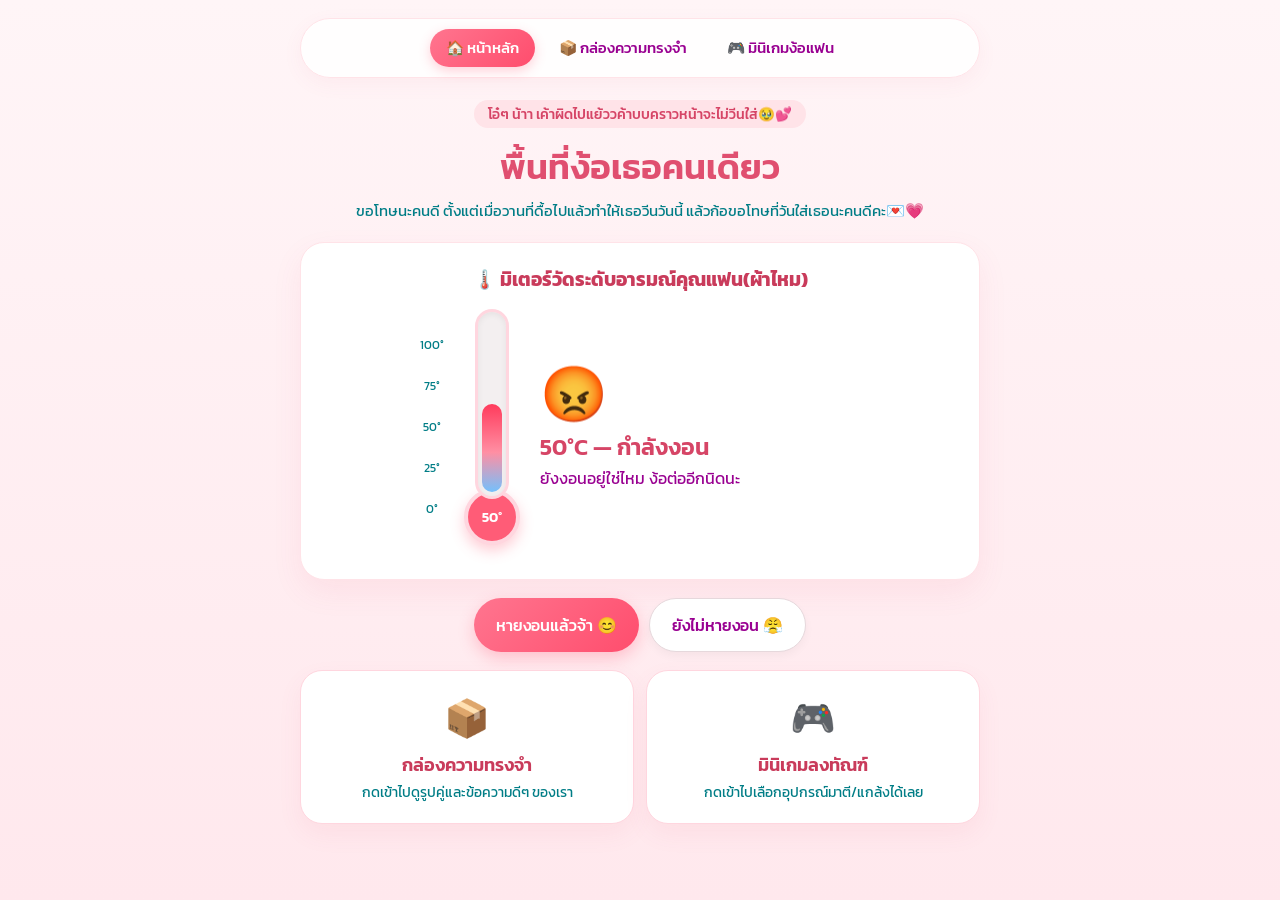
==== commit bba74d1d: "beta test 001" ====
--- a/index.html
+++ b/index.html
@@ -1,459 +1,73 @@
-<!doctype html>
-<html lang="en">
+<!DOCTYPE html>
+<html lang="th">
 <head>
-  <meta charset="utf-8">
-  <meta name="viewport" content="width=device-width, initial-scale=1">
-  <title>Happy Birthday, My Love!</title>
-  <link rel="preconnect" href="https://fonts.googleapis.com">
-  <link rel="preconnect" href="https://fonts.gstatic.com" crossorigin>
-  <link href="https://fonts.googleapis.com/css2?family=Fredoka:wght@500;600;700&family=Nunito:wght@500;600;700;800&display=swap" rel="stylesheet">
-  <link rel="stylesheet" href="styles.css">
-
+    <meta charset="UTF-8">
+    <meta name="viewport" content="width=device-width, initial-scale=1.0">
+    <title>หน้าหลัก — พื้นที่ง้อเธอคนเดียว ❤️🌡️</title>
+    <link rel="preconnect" href="https://fonts.googleapis.com">
+    <link rel="preconnect" href="https://fonts.gstatic.com" crossorigin>
+    <link href="https://fonts.googleapis.com/css2?family=Kanit:wght@300;400;500;600&display=swap" rel="stylesheet">
+    <link rel="stylesheet" href="style.css">
 </head>
 <body>
-  <div id="celebration-layer" aria-hidden="true"></div>
+    <div class="container">
+        <!-- แถบเมนูเปลี่ยนหน้า -->
+        <nav class="top-nav" aria-label="เมนูหลัก">
+            <a href="index.html" class="nav-link active">🏠 หน้าหลัก</a>
+            <a href="memories.html" class="nav-link">📦 กล่องความทรงจำ</a>
+            <a href="minigame.html" class="nav-link">🎮 มินิเกมง้อแฟน</a>
+        </nav>
 
-  <header class="site-header">
-    <div class="header-inner">
-      <a href="#top" class="brand-badge">
-        <!-- Cute Mouse Ears + Polka Bow Emblem -->
-        <svg width="36" height="32" viewBox="0 0 44 38" fill="none" aria-hidden="true">
-          <circle cx="11" cy="11" r="8.5" fill="#22181c"/>
-          <circle cx="33" cy="11" r="8.5" fill="#22181c"/>
-          <circle cx="22" cy="23" r="12" fill="#22181c"/>
-          <!-- Cute Red Bow -->
-          <path d="M22 12 C16 6, 10 9, 13 15 C15 18, 19 16, 22 14 Z" fill="#e11d48" stroke="#22181c" stroke-width="2"/>
-          <path d="M22 12 C28 6, 34 9, 31 15 C29 18, 25 16, 22 14 Z" fill="#e11d48" stroke="#22181c" stroke-width="2"/>
-          <circle cx="16" cy="12" r="1.4" fill="#ffffff"/>
-          <circle cx="28" cy="12" r="1.4" fill="#ffffff"/>
-          <circle cx="22" cy="13" r="3" fill="#fb7185" stroke="#22181c" stroke-width="2"/>
-          <!-- Heart inside head -->
-          <path d="M22 28.5 C22 28.5, 16.5 24.8, 16.5 21.5 C16.5 19.6, 18 18.3, 19.7 18.3 C20.8 18.3, 21.6 18.9, 22 19.7 C22.4 18.9, 23.2 18.3, 24.3 18.3 C26 18.3, 27.5 19.6, 27.5 21.5 C27.5 24.8, 22 28.5, 22 28.5 Z" fill="#fb7185"/>
-        </svg>
-        <span>Happy Birthday, My Love</span>
-      </a>
+        <div class="header-badge">โอ๋ๆ น้าา เค้าผิดไปแย้ววค้าบบคราวหน้าจะไม่วีนใส่🥹💕</div>
+        <h1>พื้นที่ง้อเธอคนเดียว</h1>
+        <p class="subtitle">ขอโทษนะคนดี ตั้งแต่เมื่อวานที่ดื้อไปแล้วทำให้เธอวีนวันนี้ แล้วก้อขอโทษที่วันใส่เธอนะคนดีคะ💌💗</p>
 
-      <nav class="nav-links" aria-label="Birthday sections">
-        <a class="nav-link" href="#love-letter">Love Note❤️</a>
-        <a class="nav-link" href="#sweet-reasons">Why I Adore You❤️</a>
-        <a class="nav-link" href="#birthday-wish">Make a Wish❤️</a>
-      </nav>
-    </div>
-  </header>
-
-  <main id="top" class="container">
-    <!-- HERO SECTION -->
-    <section class="cartoon-card hero" aria-labelledby="hero-heading">
-      <div class="hero-top-strip polka-banner"></div>
-      <div class="hero-body">
-        <div>
-          <div class="pill-tag">
-            <svg width="18" height="16" viewBox="0 0 24 22" fill="none" aria-hidden="true">
-              <circle cx="6" cy="6" r="4.5" fill="#e11d48"/>
-              <circle cx="18" cy="6" r="4.5" fill="#e11d48"/>
-              <circle cx="12" cy="13" r="6.5" fill="#e11d48"/>
-            </svg>
-            <span>Special Birthday Edition</span>
-          </div>
-
-          <h1 id="hero-heading" class="hero-title">
-            Happy Birthday to My <span class="highlight">pamai Love!</span>
-          </h1>
-
-          <p class="hero-subtitle">
-            Every day with you feels like the happiest cartoon adventure full of giggles, warm hugs, polka-dot bows, and endless love. Today is all about celebrating wonderful you!
-          </p>
-
-          <div class="hero-actions">
-            <button type="button" id="shower-love-btn" class="btn btn-primary">
-              <svg width="20" height="20" viewBox="0 0 24 24" fill="currentColor" aria-hidden="true">
-                <path d="M12 21.35l-1.45-1.32C5.4 15.36 2 12.28 2 8.5 2 5.42 4.42 3 7.5 3c1.74 0 3.41.81 4.5 2.09C13.09 3.81 14.76 3 16.5 3 19.58 3 22 5.42 22 8.5c0 3.78-3.4 6.86-8.55 11.54L12 21.35z"/>
-              </svg>
-              Shower With Love
-            </button>
-            <a href="#love-letter" class="btn btn-secondary">Open Your Card</a>
-          </div>
+        <!-- การ์ดมิเตอร์วัดอุณหภูมิความโกรธ -->
+        <div class="card">
+            <h3 style="margin: 0 0 6px; color: #c93b5b;">🌡️ มิเตอร์วัดระดับอารมณ์คุณแฟน(ผ้าไหม)</h3>
+            <div class="thermo-wrapper">
+                <div class="scale-ticks">
+                    <span>100°</span>
+                    <span>75°</span>
+                    <span>50°</span>
+                    <span>25°</span>
+                    <span>0°</span>
+                </div>
+                <div class="thermo-column">
+                    <div class="thermo-tube-outer">
+                        <div class="thermo-liquid" id="meter-fill"></div>
+                    </div>
+                    <div class="thermo-bulb" id="bulb-label">50°</div>
+                </div>
+                <div class="thermo-status">
+                    <div id="status-emoji">😡</div>
+                    <div class="temp-readout" id="temp-text">50°C — กำลังงอน</div>
+                    <p id="status-text">กดปุ่มด้านล่างบอกความรู้สึกได้เลยนะ</p>
+                </div>
+            </div>
         </div>
 
-        <!-- Cute Classic Cartoon Mouse Couple SVG Illustration -->
-        <div class="hero-stage">
-          <svg class="couple-svg" viewBox="0 0 400 320" role="img" aria-label="Two cute cartoon mice holding a giant red birthday heart together">
-            <!-- Soft ground shadow -->
-            <ellipse cx="200" cy="292" rx="148" ry="14" fill="#f5cbd8"/>
-
-            <!-- Decorative Floating Stars & Mini Mouse Hearts -->
-            <g fill="#f59e0b" stroke="#22181c" stroke-width="2">
-              <path d="M52 68 l4 9 10 1 -7 7 2 10 -9 -5 -9 5 2 -10 -7 -7 10 -1 z"/>
-              <path d="M348 62 l3.5 8 8.5 1 -6 6 1.5 8.5 -7.5 -4 -7.5 4 1.5 -8.5 -6 -6 8.5 -1 z"/>
-            </g>
-            <path d="M200 44 C200 44, 190 36, 190 30 C190 26.5, 193 24, 196 24 C198 24, 199.3 25, 200 26.5 C200.7 25, 202 24, 204 24 C207 24, 210 26.5, 210 30 C210 36, 200 44, 200 44 Z" fill="#e11d48" stroke="#22181c" stroke-width="2"/>
-
-            <!-- LEFT MOUSE (Boy Mouse with Bowtie & Red Shorts) -->
-            <g class="mouse-bob-left">
-              <!-- Cute Curly Tail -->
-              <path d="M84 252 Q48 248 52 224 Q55 208 68 214" fill="none" stroke="#22181c" stroke-width="4" stroke-linecap="round"/>
-
-              <!-- Yellow Cartoon Shoes -->
-              <ellipse cx="102" cy="280" rx="22" ry="12" fill="#fbbf24" stroke="#22181c" stroke-width="3.5"/>
-              <ellipse cx="142" cy="280" rx="22" ry="12" fill="#fbbf24" stroke="#22181c" stroke-width="3.5"/>
-              <!-- Legs -->
-              <line x1="108" y1="250" x2="105" y2="272" stroke="#22181c" stroke-width="9" stroke-linecap="round"/>
-              <line x1="136" y1="250" x2="139" y2="272" stroke="#22181c" stroke-width="9" stroke-linecap="round"/>
-
-              <!-- Torso & Classic Red Button Shorts -->
-              <ellipse cx="122" cy="222" rx="30" ry="32" fill="#22181c"/>
-              <path d="M93 222 Q122 230 151 222 L149 248 Q122 258 95 248 Z" fill="#e11d48" stroke="#22181c" stroke-width="3.5"/>
-              <ellipse cx="112" cy="236" rx="4.5" ry="6.5" fill="#ffffff" stroke="#22181c" stroke-width="2.2"/>
-              <ellipse cx="132" cy="236" rx="4.5" ry="6.5" fill="#ffffff" stroke="#22181c" stroke-width="2.2"/>
-
-              <!-- Outer Arm Waving -->
-              <path d="M96 206 Q66 196 68 168" fill="none" stroke="#22181c" stroke-width="9" stroke-linecap="round"/>
-              <!-- Gloved Hand -->
-              <circle cx="68" cy="162" r="13" fill="#ffffff" stroke="#22181c" stroke-width="3.2"/>
-              <line x1="65" y1="158" x2="65" y2="165" stroke="#22181c" stroke-width="2" stroke-linecap="round"/>
-              <line x1="70" y1="157" x2="70" y2="165" stroke="#22181c" stroke-width="2" stroke-linecap="round"/>
-
-              <!-- Big Round Mouse Ears -->
-              <circle cx="80" cy="106" r="28" fill="#22181c"/>
-              <circle cx="156" cy="102" r="28" fill="#22181c"/>
-
-              <!-- Head -->
-              <circle cx="122" cy="150" r="42" fill="#22181c"/>
-              <!-- Cream Widow's Peak Face Mask -->
-              <path d="M98 134 C98 118, 118 118, 122 132 C126 118, 146 118, 146 134 C156 142, 160 158, 152 172 C144 185, 100 185, 92 172 C84 158, 88 142, 98 134 Z" fill="#ffe9dc"/>
-              <!-- Snout & Cheek -->
-              <ellipse cx="127" cy="165" rx="31" ry="20" fill="#ffe9dc" stroke="#22181c" stroke-width="3"/>
-              <!-- Rosy Cheek -->
-              <ellipse cx="102" cy="166" rx="7.5" ry="4.5" fill="#fb7185" opacity="0.65"/>
-
-              <!-- Expressive Cartoon Eyes -->
-              <ellipse cx="115" cy="144" rx="7" ry="12" fill="#ffffff" stroke="#22181c" stroke-width="2.5"/>
-              <ellipse cx="133" cy="144" rx="7" ry="12" fill="#ffffff" stroke="#22181c" stroke-width="2.5"/>
-              <ellipse cx="117" cy="147" rx="4" ry="7" fill="#22181c"/>
-              <ellipse cx="135" cy="147" rx="4" ry="7" fill="#22181c"/>
-              <circle cx="118" cy="144" r="1.8" fill="#ffffff"/>
-              <circle cx="136" cy="144" r="1.8" fill="#ffffff"/>
-
-              <!-- Cute Button Nose -->
-              <ellipse cx="144" cy="156" rx="9" ry="6" fill="#22181c"/>
-              <ellipse cx="142" cy="154" rx="3" ry="1.8" fill="#ffffff"/>
-
-              <!-- Happy Smile -->
-              <path d="M108 168 Q126 183 142 169" fill="none" stroke="#22181c" stroke-width="3" stroke-linecap="round"/>
-              <path d="M118 175 Q125 182 132 175 Z" fill="#fb7185"/>
-
-              <!-- Cute Yellow Bowtie -->
-              <path d="M122 192 L108 185 L108 199 Z" fill="#fbbf24" stroke="#22181c" stroke-width="2.5" stroke-linejoin="round"/>
-              <path d="M122 192 L136 185 L136 199 Z" fill="#fbbf24" stroke="#22181c" stroke-width="2.5" stroke-linejoin="round"/>
-              <circle cx="122" cy="192" r="4" fill="#e11d48" stroke="#22181c" stroke-width="2"/>
-            </g>
-
-            <!-- RIGHT MOUSE (Girl Mouse with Polka-Dot Dress & Giant Bow) -->
-            <g class="mouse-bob-right">
-              <!-- Curly Tail -->
-              <path d="M316 250 Q352 246 348 222 Q345 206 332 212" fill="none" stroke="#22181c" stroke-width="4" stroke-linecap="round"/>
-
-              <!-- Cuteheeled Mary Jane Shoes -->
-              <ellipse cx="258" cy="280" rx="21" ry="11.5" fill="#ffffff" stroke="#22181c" stroke-width="3.5"/>
-              <circle cx="252" cy="274" r="4" fill="#e11d48" stroke="#22181c" stroke-width="2"/>
-              <ellipse cx="298" cy="280" rx="21" ry="11.5" fill="#ffffff" stroke="#22181c" stroke-width="3.5"/>
-              <circle cx="304" cy="274" r="4" fill="#e11d48" stroke="#22181c" stroke-width="2"/>
-
-              <!-- Legs -->
-              <line x1="264" y1="250" x2="261" y2="272" stroke="#22181c" stroke-width="8.5" stroke-linecap="round"/>
-              <line x1="292" y1="250" x2="295" y2="272" stroke="#22181c" stroke-width="8.5" stroke-linecap="round"/>
-
-              <!-- Polka-Dot Flared Dress -->
-              <path d="M254 196 L302 196 L320 252 Q278 262 236 252 Z" fill="#e11d48" stroke="#22181c" stroke-width="3.5" stroke-linejoin="round"/>
-              <!-- White Polka Dots on Dress -->
-              <circle cx="262" cy="216" r="4.5" fill="#ffffff"/>
-              <circle cx="288" cy="214" r="4.5" fill="#ffffff"/>
-              <circle cx="275" cy="232" r="5" fill="#ffffff"/>
-              <circle cx="252" cy="238" r="4.5" fill="#ffffff"/>
-              <circle cx="301" cy="238" r="4.5" fill="#ffffff"/>
-
-              <!-- Outer Arm Clasped Happily -->
-              <path d="M302 206 Q332 198 326 172" fill="none" stroke="#22181c" stroke-width="8.5" stroke-linecap="round"/>
-              <circle cx="325" cy="166" r="12.5" fill="#ffffff" stroke="#22181c" stroke-width="3.2"/>
-
-              <!-- Big Round Mouse Ears -->
-              <circle cx="242" cy="102" r="28" fill="#22181c"/>
-              <circle cx="320" cy="106" r="28" fill="#22181c"/>
-
-              <!-- Head -->
-              <circle cx="278" cy="150" r="42" fill="#22181c"/>
-
-              <!-- Iconic Giant Polka-Dot Bow on Top -->
-              <g>
-                <path d="M278 106 C254 74, 226 88, 240 116 C248 130, 266 120, 278 112 Z" fill="#e11d48" stroke="#22181c" stroke-width="3.5"/>
-                <path d="M278 106 C302 74, 330 88, 316 116 C308 130, 290 120, 278 112 Z" fill="#e11d48" stroke="#22181c" stroke-width="3.5"/>
-                <circle cx="252" cy="99" r="4.5" fill="#ffffff"/>
-                <circle cx="258" cy="113" r="4" fill="#ffffff"/>
-                <circle cx="304" cy="99" r="4.5" fill="#ffffff"/>
-                <circle cx="298" cy="113" r="4" fill="#ffffff"/>
-                <ellipse cx="278" cy="109" rx="9" ry="10" fill="#fb7185" stroke="#22181c" stroke-width="3.2"/>
-              </g>
-
-              <!-- Cream Face Mask -->
-              <path d="M254 134 C254 120, 274 120, 278 132 C282 120, 302 120, 302 134 C312 142, 316 158, 308 172 C300 185, 256 185, 248 172 C240 158, 244 142, 254 134 Z" fill="#ffe9dc"/>
-              <!-- Snout -->
-              <ellipse cx="273" cy="165" rx="31" ry="20" fill="#ffe9dc" stroke="#22181c" stroke-width="3"/>
-              <!-- Rosy Cheek -->
-              <ellipse cx="298" cy="166" rx="8" ry="4.8" fill="#fb7185" opacity="0.7"/>
-
-              <!-- Sweet Eyelashes & Eyes -->
-              <path d="M262 132 L258 126 M267 131 L266 124" stroke="#22181c" stroke-width="2.4" stroke-linecap="round"/>
-              <path d="M282 131 L282 124 M287 132 L291 126" stroke="#22181c" stroke-width="2.4" stroke-linecap="round"/>
-              <ellipse cx="267" cy="144" rx="7" ry="12" fill="#ffffff" stroke="#22181c" stroke-width="2.5"/>
-              <ellipse cx="285" cy="144" rx="7" ry="12" fill="#ffffff" stroke="#22181c" stroke-width="2.5"/>
-              <ellipse cx="265" cy="147" rx="4" ry="7" fill="#22181c"/>
-              <ellipse cx="283" cy="147" rx="4" ry="7" fill="#22181c"/>
-              <circle cx="264" cy="144" r="1.8" fill="#ffffff"/>
-              <circle cx="282" cy="144" r="1.8" fill="#ffffff"/>
-
-              <!-- Cute Button Nose -->
-              <ellipse cx="256" cy="156" rx="9" ry="6" fill="#22181c"/>
-              <ellipse cx="254" cy="154" rx="3" ry="1.8" fill="#ffffff"/>
-
-              <!-- Sweet Smile -->
-              <path d="M258 169 Q274 183 292 168" fill="none" stroke="#22181c" stroke-width="3" stroke-linecap="round"/>
-              <path d="M268 175 Q275 182 282 175 Z" fill="#fb7185"/>
-            </g>
-
-            <!-- CENTER GIANT SHARED HEART HELD BY BOTH MICE -->
-            <g class="heart-pulse">
-              <!-- Inner Arms Holding Heart -->
-              <path d="M146 206 Q170 206 182 192" fill="none" stroke="#22181c" stroke-width="8.5" stroke-linecap="round"/>
-              <path d="M254 206 Q230 206 218 192" fill="none" stroke="#22181c" stroke-width="8.5" stroke-linecap="round"/>
-
-              <!-- Heart Shape -->
-              <path d="M200 226 C200 226, 152 192, 152 160 C152 141, 167 128, 183 128 C192 128, 197 133, 200 140 C203 133, 208 128, 217 128 C233 128, 248 141, 248 160 C248 192, 200 226, 200 226 Z" fill="#e11d48" stroke="#22181c" stroke-width="4" stroke-linejoin="round"/>
-              <!-- Glossy Shine on Heart -->
-              <path d="M167 154 Q168 142 180 140" fill="none" stroke="#ffffff" stroke-width="4" stroke-linecap="round" opacity="0.85"/>
-              <!-- Gloved Hands Resting on Heart -->
-              <circle cx="162" cy="186" r="11" fill="#ffffff" stroke="#22181c" stroke-width="3"/>
-              <circle cx="238" cy="186" r="11" fill="#ffffff" stroke="#22181c" stroke-width="3"/>
-            </g>
-          </svg>
-        </div>
-      </div>
-    </section>
-
-    <!-- LOVE LETTER ENVELOPE SECTION -->
-    <section id="love-letter" aria-labelledby="letter-heading">
-      <div class="section-header">
-        <h2 id="letter-heading" class="section-title">A Birthday Pamai Love Note for You</h2>
-        <p class="section-desc">Tap the mouse-heart seal to open your birthday card</p>
-      </div>
-
-      <div class="letter-wrapper">
-        <div id="envelope-card" class="envelope-card">
-          <div class="envelope-top">
-            <button
-              type="button"
-              id="toggle-letter-btn"
-              class="wax-seal-btn"
-              aria-expanded="false"
-              aria-controls="letter-panel"
-              aria-label="Open birthday love letter"
-            >
-              <!-- Mouse-Ear Heart Seal Icon -->
-              <svg width="44" height="40" viewBox="0 0 44 40" fill="none" aria-hidden="true">
-                <circle cx="12" cy="11" r="7.5" fill="#ffffff"/>
-                <circle cx="32" cy="11" r="7.5" fill="#ffffff"/>
-                <path d="M22 34 C22 34, 9 25, 9 17 C9 12.5, 12.5 9.5, 16.5 9.5 C19 9.5, 21 10.8, 22 12.8 C23 10.8, 25 9.5, 27.5 9.5 C31.5 9.5, 35 12.5, 35 17 C35 25, 22 34, 22 34 Z" fill="#ffffff"/>
-              </svg>
-            </button>
-            <span id="seal-label" class="seal-caption">Tap the seal to open your birthday letter</span>
-          </div>
-
-          <div id="letter-panel" class="letter-content">
-            <div class="letter-paper">
-              <h3 class="letter-salutation">Dearest Birthday babe,</h3>
-              <div class="letter-body">
-                <p>
-                  Happy, happy birthday, my babe! From the moment you walked into my life, you turned ordinary days into the sweetest, brightest story I could ever wish for.
-                </p>
-                <p>
-                  Your smile lights up every room, your kindness warms my heart, and being by your side—just like two inseparable cartoon sweethearts—is my favorite place in the whole world.
-                </p>
-                <p>
-                  May this year bring you all the laughter, magic, sweet surprises, and happiness your heart can hold. Thank you for being you, today and always.
-                </p>
-              </div>
-              <div class="letter-signoff">
-                <span>Forever yours, with all my love from first</span>
-                <svg width="24" height="22" viewBox="0 0 24 22" fill="#e11d48" aria-hidden="true">
-                  <path d="M12 20.5 C12 20.5, 3 14.2, 3 8.2 C3 5, 5.5 2.5, 8.5 2.5 C10.3 2.5, 11.4 3.5, 12 4.8 C12.6 3.5, 13.7 2.5, 15.5 2.5 C18.5 2.5, 21 5, 21 8.2 C21 14.2, 12 20.5, 12 20.5 Z"/>
-                </svg>
-              </div>
-            </div>
-          </div>
-        </div>
-      </div>
-    </section>
-
-    <!-- SWEET REASONS SECTION -->
-    <section id="sweet-reasons" class="cartoon-card" aria-labelledby="reasons-heading">
-      <div class="section-header">
-        <h2 id="reasons-heading" class="section-title">Why You Make Every Day Magical</h2>
-        <p class="section-desc">Just like the cutest classic love story, life is sweeter together</p>
-      </div>
-
-      <div class="reasons-grid">
-        <article class="reason-card">
-          <div class="reason-icon" aria-hidden="true">
-            <!-- Polka Bow SVG -->
-            <svg width="34" height="28" viewBox="0 0 40 30" fill="none">
-              <path d="M20 15 C12 4, 2 8, 6 19 C9 25, 16 20, 20 17 Z" fill="#e11d48" stroke="#22181c" stroke-width="2.5"/>
-              <path d="M20 15 C28 4, 38 8, 34 19 C31 25, 24 20, 20 17 Z" fill="#e11d48" stroke="#22181c" stroke-width="2.5"/>
-              <circle cx="10" cy="14" r="2" fill="#ffffff"/>
-              <circle cx="30" cy="14" r="2" fill="#ffffff"/>
-              <circle cx="20" cy="16" r="4.5" fill="#fb7185" stroke="#22181c" stroke-width="2.5"/>
-            </svg>
-          </div>
-          <h3 class="reason-title">Your Radiant Smile</h3>
-          <p class="reason-text">
-            One look at your happy smile and even the cloudiest day instantly turns into sunshine and music.
-          </p>
-        </article>
-
-        <article class="reason-card">
-          <div class="reason-icon" aria-hidden="true">
-            <!-- Mouse Ears Star SVG -->
-            <svg width="34" height="32" viewBox="0 0 38 34" fill="none">
-              <circle cx="10" cy="10" r="7" fill="#22181c"/>
-              <circle cx="28" cy="10" r="7" fill="#22181c"/>
-              <circle cx="19" cy="20" r="10.5" fill="#22181c"/>
-              <path d="M19 13 l2 4.5 5 .6 -3.7 3.4 1 4.8 -4.3 -2.4 -4.3 2.4 1 -4.8 -3.7 -3.4 5 -.6 z" fill="#fbbf24"/>
-            </svg>
-          </div>
-          <h3 class="reason-title">My Favorite Girlfriend</h3>
-          <p class="reason-text">
-            Every laugh, cozy moment, and silly adventure is ten times better simply because I get to share it with you, I love to have body language with you.
-          </p>
-        </article>
-
-        <article class="reason-card">
-          <div class="reason-icon" aria-hidden="true">
-            <!-- Two Hearts SVG -->
-            <svg width="34" height="30" viewBox="0 0 38 34" fill="none">
-              <path d="M15 28 C15 28, 4 20, 4 12.5 C4 8.5, 7 5.5, 10.5 5.5 C12.8 5.5, 14.2 6.8, 15 8.4 C15.8 6.8, 17.2 5.5, 19.5 5.5 C23 5.5, 26 8.5, 26 12.5 C26 20, 15 28, 15 28 Z" fill="#e11d48" stroke="#22181c" stroke-width="2.4"/>
-              <path d="M26 29 C26 29, 19 23.8, 19 19 C19 16.5, 21 14.5, 23.2 14.5 C24.6 14.5, 25.5 15.3, 26 16.3 C26.5 15.3, 27.4 14.5, 28.8 14.5 C31 14.5, 33 16.5, 33 19 C33 23.8, 26 29, 26 29 Z" fill="#fb7185" stroke="#22181c" stroke-width="2.2"/>
-            </svg>
-          </div>
-          <h3 class="reason-title">Your Sweetest Heart</h3>
-          <p class="reason-text">
-            The warmth, care, and love you bring into my life make me feel like the luckiest person every single day.
-          </p>
-        </article>
-      </div>
-    </section>
-
-    <!-- INTERACTIVE BIRTHDAY CAKE & WISH SECTION -->
-    <section id="birthday-wish" class="cartoon-card" aria-labelledby="wish-heading">
-      <div class="section-header">
-        <h2 id="wish-heading" class="section-title">Close Your Eyes &amp; Make a Birthday Wish!</h2>
-        <p class="section-desc">"Tap each candles or press the button to blow them out"</p>
-      </div>
-
-      <div class="cake-stage">
-        <div class="cake-svg-wrap">
-          <svg viewBox="0 0 320 270" width="100%" role="img" aria-label="Cute polka-dot birthday cake topped with mouse ears and three flickering candles">
-            <!-- Cake Stand -->
-            <ellipse cx="160" cy="246" rx="128" ry="14" fill="#ffe4ec" stroke="#22181c" stroke-width="3.5"/>
-            <path d="M132 246 L142 262 L178 262 L188 246 Z" fill="#fb7185" stroke="#22181c" stroke-width="3.5" stroke-linejoin="round"/>
-            <rect x="114" y="259" width="92" height="8" rx="4" fill="#22181c"/>
-
-            <!-- Bottom Tier (Polka-Dot Red) -->
-            <rect x="56" y="168" width="208" height="74" rx="18" fill="#e11d48" stroke="#22181c" stroke-width="3.5"/>
-            <circle cx="88" cy="208" r="6" fill="#ffffff"/>
-            <circle cx="136" cy="214" r="6" fill="#ffffff"/>
-            <circle cx="184" cy="206" r="6" fill="#ffffff"/>
-            <circle cx="232" cy="212" r="6" fill="#ffffff"/>
-            <!-- Cream Frosting Drips Bottom Tier -->
-            <path d="M56 184 Q72 200 88 184 Q106 202 124 184 Q142 200 160 184 Q178 202 196 184 Q214 200 232 184 Q248 200 264 184 L264 178 Q264 168 250 168 L70 168 Q56 168 56 178 Z" fill="#fff8fa" stroke="#22181c" stroke-width="3.5"/>
-
-            <!-- Top Tier (Soft Pink) -->
-            <rect x="88" y="108" width="144" height="62" rx="14" fill="#fb7185" stroke="#22181c" stroke-width="3.5"/>
-            <!-- Cream Frosting Top Tier -->
-            <path d="M88 124 Q106 138 124 124 Q142 140 160 124 Q178 140 196 124 Q214 138 232 124 L232 118 Q232 108 220 108 L100 108 Q88 108 88 118 Z" fill="#fff8fa" stroke="#22181c" stroke-width="3.5"/>
-
-            <!-- Cute Chocolate Mouse-Ear Cake Toppers -->
-            <circle cx="110" cy="96" r="16" fill="#22181c"/>
-            <circle cx="210" cy="96" r="16" fill="#22181c"/>
-
-            <!-- Center Heart Badge on Cake -->
-            <path d="M160 162 C160 162, 145 151, 145 142 C145 137, 149 133.5, 153.5 133.5 C156.5 133.5, 158.6 135, 160 137.4 C161.4 135, 163.5 133.5, 166.5 133.5 C171 133.5, 175 137, 175 142 C175 151, 160 162, 160 162 Z" fill="#ffffff" stroke="#22181c" stroke-width="2.5"/>
-
-            <!-- CANDLE 1 -->
-            <g class="candle-group" data-candle="0" role="button" tabindex="0" aria-label="Candle 1, tap to blow out">
-              <rect x="122" y="68" width="14" height="40" rx="5" fill="#fef3c7" stroke="#22181c" stroke-width="3"/>
-              <line x1="124" y1="80" x2="134" y2="86" stroke="#e11d48" stroke-width="3"/>
-              <line x1="124" y1="94" x2="134" y2="100" stroke="#e11d48" stroke-width="3"/>
-              <line x1="129" y1="61" x2="129" y2="68" stroke="#22181c" stroke-width="2.5"/>
-              <circle class="smoke-puff" cx="129" cy="52" r="5" fill="#9ca3af"/>
-              <g class="flame" style="transform-origin: 129px 60px;">
-                <path d="M129 36 C121 47, 121 59, 129 61 C137 59, 137 47, 129 36 Z" fill="#f59e0b" stroke="#22181c" stroke-width="2.2"/>
-                <path d="M129 45 C125 51, 125 57, 129 59 C133 57, 133 51, 129 45 Z" fill="#fef08a"/>
-              </g>
-            </g>
-
-            <!-- CANDLE 2 (Center) -->
-            <g class="candle-group" data-candle="1" role="button" tabindex="0" aria-label="Candle 2, tap to blow out">
-              <rect x="153" y="60" width="14" height="48" rx="5" fill="#ffe4ec" stroke="#22181c" stroke-width="3"/>
-              <line x1="155" y1="74" x2="165" y2="80" stroke="#e11d48" stroke-width="3"/>
-              <line x1="155" y1="88" x2="165" y2="94" stroke="#e11d48" stroke-width="3"/>
-              <line x1="160" y1="53" x2="160" y2="60" stroke="#22181c" stroke-width="2.5"/>
-              <circle class="smoke-puff" cx="160" cy="44" r="5" fill="#9ca3af"/>
-              <g class="flame" style="transform-origin: 160px 52px;">
-                <path d="M160 28 C152 39, 152 51, 160 53 C168 51, 168 39, 160 28 Z" fill="#f59e0b" stroke="#22181c" stroke-width="2.2"/>
-                <path d="M160 37 C156 43, 156 49, 160 51 C164 49, 164 43, 160 37 Z" fill="#fef08a"/>
-              </g>
-            </g>
-
-            <!-- CANDLE 3 -->
-            <g class="candle-group" data-candle="2" role="button" tabindex="0" aria-label="Candle 3, tap to blow out">
-              <rect x="184" y="68" width="14" height="40" rx="5" fill="#fef3c7" stroke="#22181c" stroke-width="3"/>
-              <line x1="186" y1="80" x2="196" y2="86" stroke="#e11d48" stroke-width="3"/>
-              <line x1="186" y1="94" x2="196" y2="100" stroke="#e11d48" stroke-width="3"/>
-              <line x1="191" y1="61" x2="191" y2="68" stroke="#22181c" stroke-width="2.5"/>
-              <circle class="smoke-puff" cx="191" cy="52" r="5" fill="#9ca3af"/>
-              <g class="flame" style="transform-origin: 191px 60px;">
-                <path d="M191 36 C183 47, 183 59, 191 61 C199 59, 199 47, 191 36 Z" fill="#f59e0b" stroke="#22181c" stroke-width="2.2"/>
-                <path d="M191 45 C187 51, 187 57, 191 59 C195 57, 195 51, 191 45 Z" fill="#fef08a"/>
-              </g>
-            </g>
-          </svg>
+        <!-- ปุ่มหลัก -->
+        <div class="actions-grid">
+            <button type="button" class="btn btn-primary" id="btn-forgiven">หายงอนแล้วจ้า 😊</button>
+            <button type="button" class="btn btn-normal" id="btn-unforgiven">ยังไม่หายงอน 😤</button>
         </div>
 
-        <div id="wish-banner" class="wish-banner" aria-live="polite">
-          <p id="wish-status" class="wish-status">
-            3 candles glowing bright💝 make your sweetest wish!
-          </p>
+        <!-- การ์ดลิงก์ไปหน้าอื่น -->
+        <div class="page-links-grid">
+            <a href="memories.html" class="portal-card">
+                <div class="portal-icon">📦</div>
+                <div class="portal-title">กล่องความทรงจำ</div>
+                <div class="portal-desc">กดเข้าไปดูรูปคู่และข้อความดีๆ ของเรา</div>
+            </a>
+            <a href="minigame.html" class="portal-card">
+                <div class="portal-icon">🎮</div>
+                <div class="portal-title">มินิเกมลงทัณฑ์</div>
+                <div class="portal-desc">กดเข้าไปเลือกอุปกรณ์มาตี/แกล้งได้เลย</div>
+            </a>
         </div>
+    </div>
 
-        <div class="hero-actions">
-          <button type="button" id="blow-candles-btn" class="btn btn-primary">
-            Blow Out Candles
-          </button>
-          <button type="button" id="relight-candles-btn" class="btn btn-secondary" hidden>
-            Relight Candles
-          </button>
-        </div>
-      </div>
-    </section>
-  </main>
-
-  <footer class="site-footer">
-    <svg width="34" height="28" viewBox="0 0 40 34" fill="none" aria-hidden="true">
-      <circle cx="10" cy="10" r="7" fill="#22181c"/>
-      <circle cx="30" cy="10" r="7" fill="#22181c"/>
-      <path d="M20 31 C20 31, 8 22.5, 8 15 C8 11, 11 8, 15 8 C17.4 8, 19 9.2, 20 11 C21 9.2, 22.6 8, 25 8 C29 8, 32 11, 32 15 C32 22.5, 20 31, 20 31 Z" fill="#e11d48" stroke="#22181c" stroke-width="2.5"/>
-    </svg>
-    <span>Made with all my love for your special birthday pamai</span>
-  </footer>
-
-  <script src="script.js"></script>
+    <script src="script.js"></script>
 </body>
 </html>
--- a/style.css
+++ b/style.css
@@ -0,0 +1,460 @@
+:root {
+    --bg-color: #fff5f7;
+    --card-bg: #ffffff;
+    --primary-color: #ff6b8b;
+    --secondary-color: #ff8fa3;
+    --text-color: #990091;
+    --muted-text: #007d86;
+    --border-color: #ffe3e8;
+}
+
+* {
+    box-sizing: border-box;
+    -webkit-tap-highlight-color: transparent;
+}
+
+body {
+    font-family: 'Kanit', sans-serif;
+    background: linear-gradient(180deg, #fff5f7 0%, #ffe8ed 100%);
+    color: var(--text-color);
+    margin: 0;
+    padding: 18px 14px 56px;
+    display: flex;
+    flex-direction: column;
+    align-items: center;
+    min-height: 100vh;
+}
+
+.container {
+    width: 100%;
+    max-width: 680px;
+    text-align: center;
+}
+
+/* Top Navigation */
+.top-nav {
+    display: flex;
+    flex-wrap: wrap;
+    justify-content: center;
+    gap: 8px;
+    background: rgba(255, 255, 255, 0.85);
+    backdrop-filter: blur(8px);
+    padding: 10px 14px;
+    border-radius: 999px;
+    border: 1px solid var(--border-color);
+    box-shadow: 0 6px 20px rgba(224, 79, 112, 0.06);
+    margin-bottom: 22px;
+}
+
+.nav-link {
+    text-decoration: none;
+    color: var(--text-color);
+    font-size: 0.92rem;
+    font-weight: 500;
+    padding: 8px 16px;
+    border-radius: 999px;
+    transition: all 0.2s ease;
+}
+
+.nav-link:hover {
+    background: #fff0f3;
+    color: #d64566;
+}
+
+.nav-link.active {
+    background: linear-gradient(135deg, #ff758f 0%, #ff4d6d 100%);
+    color: #ffffff;
+    box-shadow: 0 4px 12px rgba(255, 77, 109, 0.25);
+}
+
+.header-badge {
+    display: inline-block;
+    background: #ffe3e8;
+    color: #d64566;
+    font-size: 0.85rem;
+    font-weight: 500;
+    padding: 4px 14px;
+    border-radius: 999px;
+    margin-bottom: 8px;
+}
+
+h1 {
+    color: #e04f70;
+    font-size: clamp(1.6rem, 4vw, 2.2rem);
+    margin: 4px 0 6px;
+    font-weight: 600;
+}
+
+.subtitle {
+    color: var(--muted-text);
+    font-size: 0.95rem;
+    margin: 0 0 20px;
+}
+
+.card {
+    background: var(--card-bg);
+    border-radius: 24px;
+    padding: 22px 20px;
+    box-shadow: 0 12px 30px rgba(224, 79, 112, 0.08);
+    border: 1px solid var(--border-color);
+    margin-bottom: 18px;
+    transition: transform 0.25s ease, box-shadow 0.25s ease;
+}
+
+/* Thermometer Meter */
+.thermo-wrapper {
+    display: flex;
+    align-items: center;
+    justify-content: center;
+    gap: 20px;
+    margin: 16px auto 12px;
+    max-width: 440px;
+}
+
+.scale-ticks {
+    display: flex;
+    flex-direction: column;
+    justify-content: space-between;
+    height: 190px;
+    font-size: 0.75rem;
+    color: var(--muted-text);
+    padding: 4px 0;
+}
+
+.thermo-column {
+    display: flex;
+    flex-direction: column;
+    align-items: center;
+}
+
+.thermo-tube-outer {
+    position: relative;
+    width: 34px;
+    height: 190px;
+    background: #f3eff0;
+    border-radius: 999px;
+    padding: 4px;
+    border: 3px solid #ffd6df;
+    box-shadow: inset 0 2px 6px rgba(0, 0, 0, 0.06);
+    display: flex;
+    align-items: flex-end;
+    overflow: hidden;
+}
+
+.thermo-liquid {
+    width: 100%;
+    height: 50%;
+    border-radius: 999px;
+    background: linear-gradient(180deg, #ff3b5c 0%, #ff8fa3 55%, #74c0fc 100%);
+    transition: height 0.4s cubic-bezier(0.22, 1, 0.36, 1);
+}
+
+.thermo-bulb {
+    width: 56px;
+    height: 56px;
+    border-radius: 50%;
+    background: #ff5c77;
+    border: 4px solid #ffd6df;
+    margin: -10px auto 0;
+    box-shadow: 0 6px 14px rgba(255, 92, 119, 0.3);
+    display: flex;
+    align-items: center;
+    justify-content: center;
+    color: #fff;
+    font-weight: 600;
+    font-size: 0.9rem;
+}
+
+.thermo-status {
+    flex: 1;
+    text-align: left;
+}
+
+#status-emoji {
+    font-size: 3.4rem;
+    line-height: 1.1;
+    display: inline-block;
+}
+
+.temp-readout {
+    font-size: 1.45rem;
+    font-weight: 600;
+    color: #d64566;
+    margin: 6px 0 2px;
+}
+
+#status-text {
+    margin: 0;
+    font-size: 1rem;
+    color: var(--text-color);
+}
+
+/* Buttons */
+.actions-grid {
+    display: flex;
+    flex-wrap: wrap;
+    justify-content: center;
+    gap: 10px;
+    margin-bottom: 18px;
+}
+
+.btn {
+    font-family: 'Kanit', sans-serif;
+    border: none;
+    padding: 14px 22px;
+    font-size: 1rem;
+    font-weight: 500;
+    border-radius: 999px;
+    cursor: pointer;
+    text-decoration: none;
+    transition: transform 0.2s ease, background-color 0.25s ease, box-shadow 0.25s ease, color 0.25s ease;
+    min-height: 48px;
+    display: inline-flex;
+    align-items: center;
+    justify-content: center;
+    gap: 6px;
+    touch-action: manipulation;
+}
+
+.btn:active {
+    transform: scale(0.96);
+}
+
+.btn-primary {
+    background: linear-gradient(135deg, #ff758f 0%, #ff4d6d 100%);
+    color: #ffffff;
+    box-shadow: 0 6px 16px rgba(255, 77, 109, 0.28);
+}
+
+.btn-normal {
+    background-color: #ffffff;
+    color: var(--text-color);
+    border: 1.5px solid #e6d8dc;
+    box-shadow: 0 4px 10px rgba(0, 0, 0, 0.04);
+}
+
+.btn-normal.triggered-alert {
+    background: linear-gradient(135deg, #ff4d4d 0%, #d90429 100%);
+    color: #ffffff;
+    border-color: #c90022;
+    box-shadow: 0 8px 20px rgba(217, 4, 41, 0.32);
+}
+
+.btn-soft {
+    background-color: #fff0f3;
+    color: #c93b5b;
+    border: 1.5px solid #ffb3c1;
+}
+
+.btn-soft:hover {
+    background-color: #ffe0e6;
+}
+
+/* Quick Links Grid on Home Page */
+.page-links-grid {
+    display: grid;
+    grid-template-columns: 1fr;
+    gap: 12px;
+    margin-top: 8px;
+}
+
+@media (min-width: 540px) {
+    .page-links-grid {
+        grid-template-columns: 1fr 1fr;
+    }
+}
+
+.portal-card {
+    display: flex;
+    flex-direction: column;
+    align-items: center;
+    justify-content: center;
+    text-decoration: none;
+    color: var(--text-color);
+    background: #ffffff;
+    border: 1.5px solid #ffd6df;
+    border-radius: 22px;
+    padding: 20px 16px;
+    box-shadow: 0 10px 24px rgba(224, 79, 112, 0.07);
+    transition: transform 0.2s ease, box-shadow 0.2s ease;
+}
+
+.portal-card:hover {
+    transform: translateY(-3px);
+    box-shadow: 0 14px 28px rgba(224, 79, 112, 0.14);
+}
+
+.portal-icon {
+    font-size: 2.3rem;
+    margin-bottom: 6px;
+}
+
+.portal-title {
+    font-size: 1.1rem;
+    font-weight: 600;
+    color: #c93b5b;
+    margin-bottom: 4px;
+}
+
+.portal-desc {
+    font-size: 0.88rem;
+    color: var(--muted-text);
+}
+
+/* Memory Gallery Placeholders */
+.memory-grid {
+    display: grid;
+    grid-template-columns: 1fr;
+    gap: 16px;
+}
+
+@media (min-width: 600px) {
+    .memory-grid {
+        grid-template-columns: 1fr 1fr;
+    }
+}
+
+.memory-item {
+    background: #ffffff;
+    border-radius: 20px;
+    padding: 16px;
+    border: 1px solid var(--border-color);
+    box-shadow: 0 8px 22px rgba(224, 79, 112, 0.06);
+    text-align: left;
+}
+
+.photo-placeholder {
+    width: 100%;
+    aspect-ratio: 4 / 3;
+    border-radius: 14px;
+    border: 2px dashed #ffb3c1;
+    background: #fff7f9;
+    display: flex;
+    flex-direction: column;
+    align-items: center;
+    justify-content: center;
+    color: #c93b5b;
+    font-size: 0.9rem;
+    text-align: center;
+    padding: 12px;
+    margin-bottom: 10px;
+    overflow: hidden;
+}
+
+.photo-placeholder img {
+    width: 100%;
+    height: 100%;
+    object-fit: cover;
+    border-radius: 12px;
+}
+
+.memory-caption-title {
+    font-weight: 600;
+    color: #d64566;
+    margin: 0 0 4px;
+    font-size: 1.02rem;
+}
+
+.memory-caption-text {
+    margin: 0;
+    font-size: 0.9rem;
+    color: var(--muted-text);
+}
+
+/* Mini Game */
+.weapons-row {
+    display: flex;
+    flex-wrap: wrap;
+    justify-content: center;
+    gap: 12px;
+    margin: 14px 0;
+}
+
+.weapon-btn {
+    font-family: 'Kanit', sans-serif;
+    font-size: 0.95rem;
+    background: #fff7f9;
+    border: 2px solid #ffc2d1;
+    color: var(--text-color);
+    border-radius: 18px;
+    padding: 12px 16px;
+    cursor: pointer;
+    transition: transform 0.18s ease, background-color 0.2s ease;
+    min-width: 112px;
+    min-height: 70px;
+    display: flex;
+    flex-direction: column;
+    align-items: center;
+    gap: 4px;
+    touch-action: manipulation;
+}
+
+.weapon-btn span.icon {
+    font-size: 1.7rem;
+    line-height: 1;
+}
+
+.weapon-btn:hover {
+    background: #ffe5ec;
+    transform: translateY(-2px);
+}
+
+.weapon-btn:active {
+    transform: scale(0.95);
+}
+
+.stage-box {
+    background: #fff9fb;
+    border-radius: 18px;
+    padding: 20px;
+    margin-top: 12px;
+    border: 1px dashed #ffb3c1;
+}
+
+.character-image {
+    display: block;
+    width: 110px;
+    height: 110px;
+    margin: 6px auto;
+    border-radius: 50%;
+    border: 2px dashed #ffb3c1;
+    object-fit: cover;
+}
+
+.avatar-slot {
+    width: 110px;
+    height: 110px;
+    margin: 6px auto;
+    border-radius: 50%;
+    background: #ffffff;
+    border: 2px dashed #ffb3c1;
+    display: flex;
+    align-items: center;
+    justify-content: center;
+    font-size: 4.2rem;
+    overflow: hidden;
+}
+
+.avatar-slot img {
+    width: 100%;
+    height: 100%;
+    object-fit: cover;
+}
+
+#hit-effect {
+    font-size: 1.8rem;
+    min-height: 2rem;
+    margin-bottom: 4px;
+}
+
+@keyframes hitShake {
+    0% { transform: translateX(0) rotate(0deg); }
+    25% { transform: translateX(-16px) rotate(-8deg); }
+    50% { transform: translateX(16px) rotate(8deg); }
+    75% { transform: translateX(-10px) rotate(-5deg); }
+    100% { transform: translateX(0) rotate(0deg); }
+}
+
+.hit-animation {
+    animation: hitShake 0.35s ease;
+}
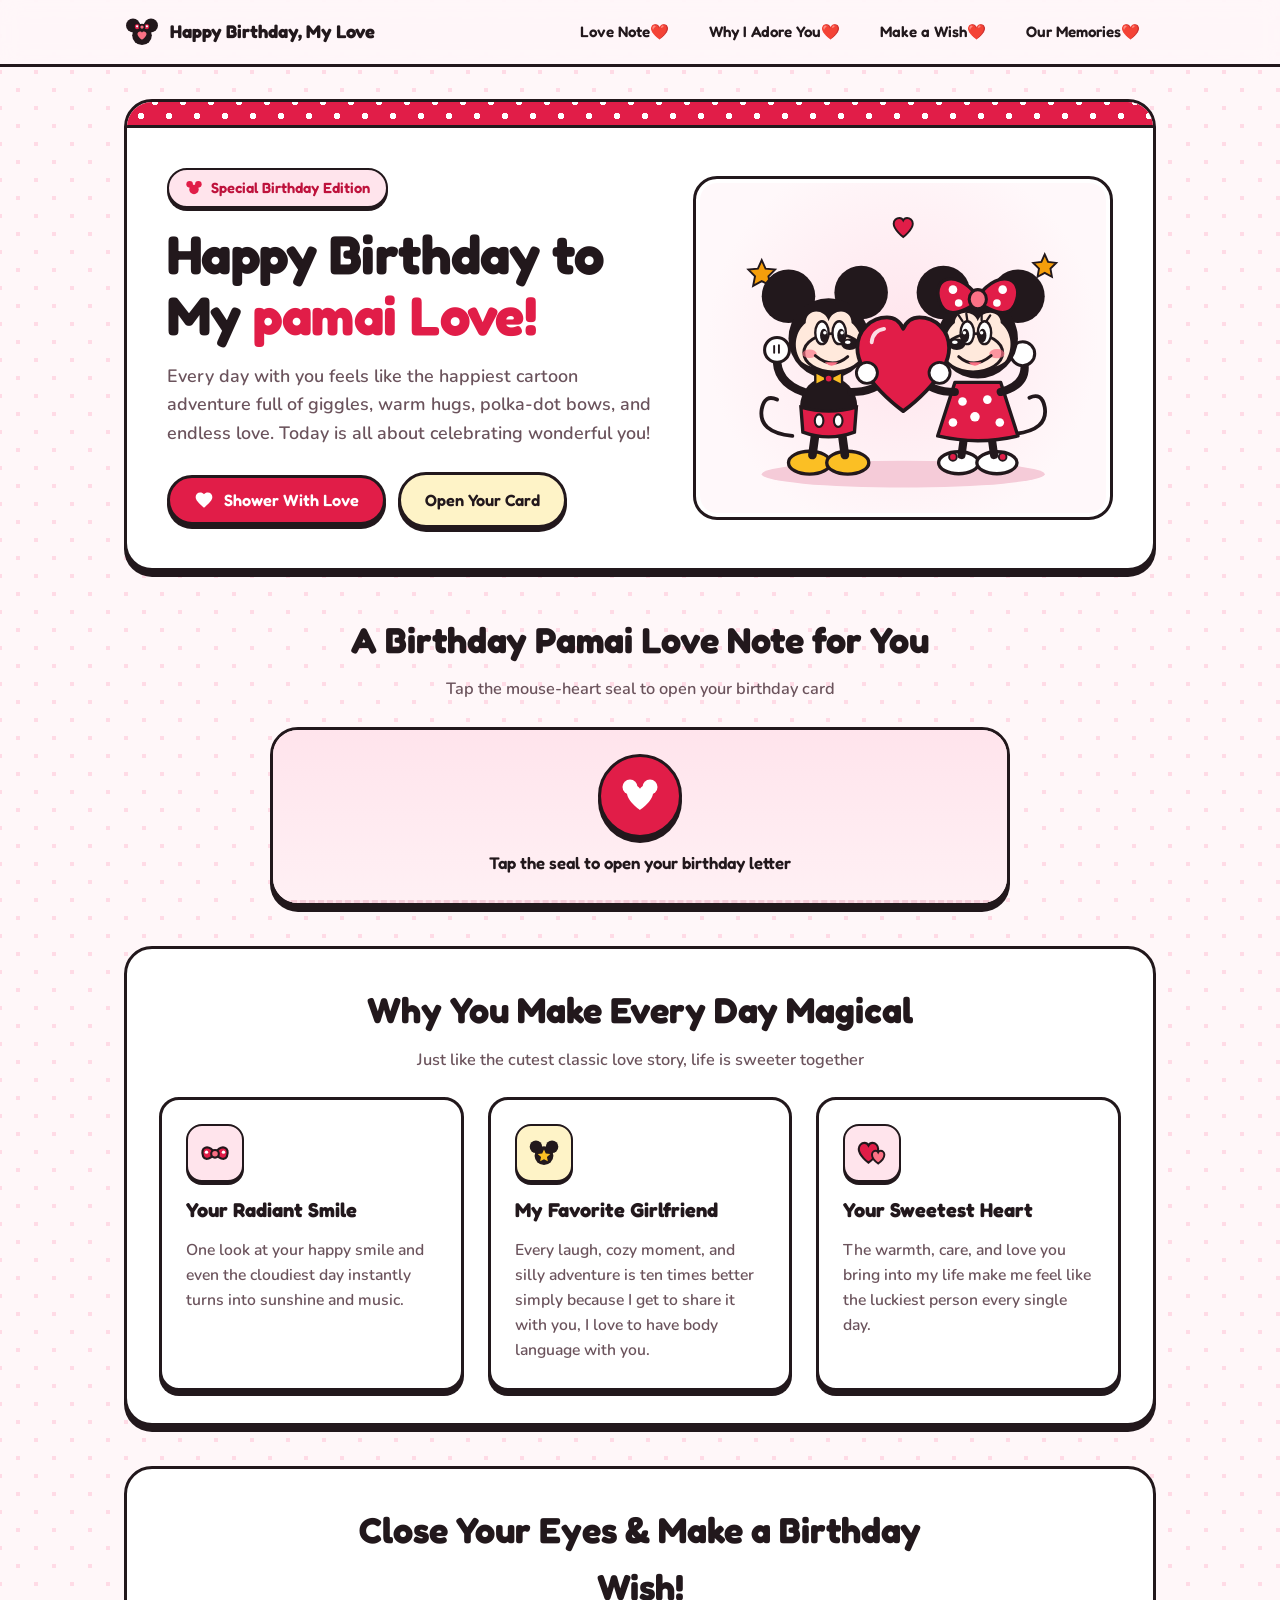
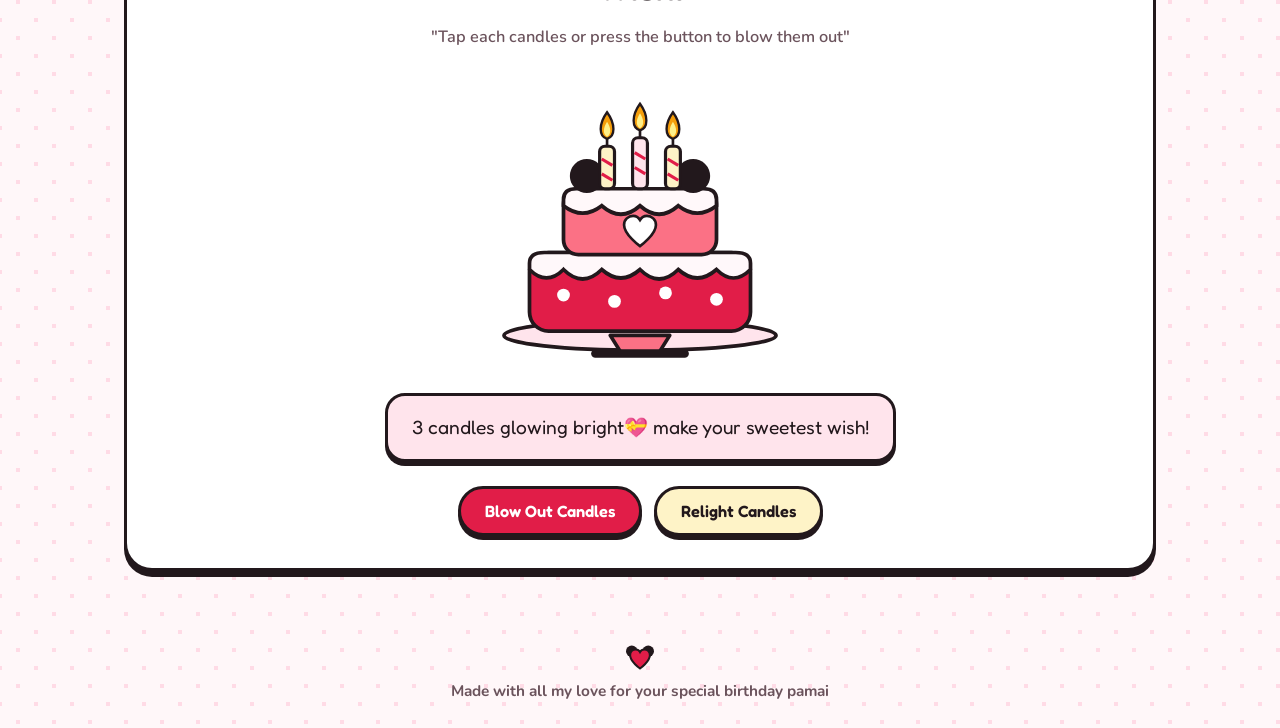
==== commit eb678c51: "vibe code new feature memories" ====
--- a/index.html
+++ b/index.html
@@ -1,73 +1,460 @@
-<!DOCTYPE html>
-<html lang="th">
+<!doctype html>
+<html lang="en">
 <head>
-    <meta charset="UTF-8">
-    <meta name="viewport" content="width=device-width, initial-scale=1.0">
-    <title>หน้าหลัก — พื้นที่ง้อเธอคนเดียว ❤️🌡️</title>
-    <link rel="preconnect" href="https://fonts.googleapis.com">
-    <link rel="preconnect" href="https://fonts.gstatic.com" crossorigin>
-    <link href="https://fonts.googleapis.com/css2?family=Kanit:wght@300;400;500;600&display=swap" rel="stylesheet">
-    <link rel="stylesheet" href="style.css">
+  <meta charset="utf-8">
+  <meta name="viewport" content="width=device-width, initial-scale=1">
+  <title>Happy Birthday, My Love!</title>
+  <link rel="preconnect" href="https://fonts.googleapis.com">
+  <link rel="preconnect" href="https://fonts.gstatic.com" crossorigin>
+  <link href="https://fonts.googleapis.com/css2?family=Fredoka:wght@500;600;700&family=Nunito:wght@500;600;700;800&display=swap" rel="stylesheet">
+  <link rel="stylesheet" href="styles.css">
+
 </head>
 <body>
-    <div class="container">
-        <!-- แถบเมนูเปลี่ยนหน้า -->
-        <nav class="top-nav" aria-label="เมนูหลัก">
-            <a href="index.html" class="nav-link active">🏠 หน้าหลัก</a>
-            <a href="memories.html" class="nav-link">📦 กล่องความทรงจำ</a>
-            <a href="minigame.html" class="nav-link">🎮 มินิเกมง้อแฟน</a>
-        </nav>
-
-        <div class="header-badge">โอ๋ๆ น้าา เค้าผิดไปแย้ววค้าบบคราวหน้าจะไม่วีนใส่🥹💕</div>
-        <h1>พื้นที่ง้อเธอคนเดียว</h1>
-        <p class="subtitle">ขอโทษนะคนดี ตั้งแต่เมื่อวานที่ดื้อไปแล้วทำให้เธอวีนวันนี้ แล้วก้อขอโทษที่วันใส่เธอนะคนดีคะ💌💗</p>
-
-        <!-- การ์ดมิเตอร์วัดอุณหภูมิความโกรธ -->
-        <div class="card">
-            <h3 style="margin: 0 0 6px; color: #c93b5b;">🌡️ มิเตอร์วัดระดับอารมณ์คุณแฟน(ผ้าไหม)</h3>
-            <div class="thermo-wrapper">
-                <div class="scale-ticks">
-                    <span>100°</span>
-                    <span>75°</span>
-                    <span>50°</span>
-                    <span>25°</span>
-                    <span>0°</span>
-                </div>
-                <div class="thermo-column">
-                    <div class="thermo-tube-outer">
-                        <div class="thermo-liquid" id="meter-fill"></div>
-                    </div>
-                    <div class="thermo-bulb" id="bulb-label">50°</div>
-                </div>
-                <div class="thermo-status">
-                    <div id="status-emoji">😡</div>
-                    <div class="temp-readout" id="temp-text">50°C — กำลังงอน</div>
-                    <p id="status-text">กดปุ่มด้านล่างบอกความรู้สึกได้เลยนะ</p>
-                </div>
+  <div id="celebration-layer" aria-hidden="true"></div>
+
+  <header class="site-header">
+    <div class="header-inner">
+      <a href="#top" class="brand-badge">
+        <!-- Cute Mouse Ears + Polka Bow Emblem -->
+        <svg width="36" height="32" viewBox="0 0 44 38" fill="none" aria-hidden="true">
+          <circle cx="11" cy="11" r="8.5" fill="#22181c"/>
+          <circle cx="33" cy="11" r="8.5" fill="#22181c"/>
+          <circle cx="22" cy="23" r="12" fill="#22181c"/>
+          <!-- Cute Red Bow -->
+          <path d="M22 12 C16 6, 10 9, 13 15 C15 18, 19 16, 22 14 Z" fill="#e11d48" stroke="#22181c" stroke-width="2"/>
+          <path d="M22 12 C28 6, 34 9, 31 15 C29 18, 25 16, 22 14 Z" fill="#e11d48" stroke="#22181c" stroke-width="2"/>
+          <circle cx="16" cy="12" r="1.4" fill="#ffffff"/>
+          <circle cx="28" cy="12" r="1.4" fill="#ffffff"/>
+          <circle cx="22" cy="13" r="3" fill="#fb7185" stroke="#22181c" stroke-width="2"/>
+          <!-- Heart inside head -->
+          <path d="M22 28.5 C22 28.5, 16.5 24.8, 16.5 21.5 C16.5 19.6, 18 18.3, 19.7 18.3 C20.8 18.3, 21.6 18.9, 22 19.7 C22.4 18.9, 23.2 18.3, 24.3 18.3 C26 18.3, 27.5 19.6, 27.5 21.5 C27.5 24.8, 22 28.5, 22 28.5 Z" fill="#fb7185"/>
+        </svg>
+        <span>Happy Birthday, My Love</span>
+      </a>
+
+      <nav class="nav-links" aria-label="Birthday sections">
+        <a class="nav-link" href="#love-letter">Love Note❤️</a>
+        <a class="nav-link" href="#sweet-reasons">Why I Adore You❤️</a>
+        <a class="nav-link" href="#birthday-wish">Make a Wish❤️</a>
+        <a class="nav-link" href="memories.html">Our Memories❤️</a>
+      </nav>
+    </div>
+  </header>
+
+  <main id="top" class="container">
+    <!-- HERO SECTION -->
+    <section class="cartoon-card hero" aria-labelledby="hero-heading">
+      <div class="hero-top-strip polka-banner"></div>
+      <div class="hero-body">
+        <div>
+          <div class="pill-tag">
+            <svg width="18" height="16" viewBox="0 0 24 22" fill="none" aria-hidden="true">
+              <circle cx="6" cy="6" r="4.5" fill="#e11d48"/>
+              <circle cx="18" cy="6" r="4.5" fill="#e11d48"/>
+              <circle cx="12" cy="13" r="6.5" fill="#e11d48"/>
+            </svg>
+            <span>Special Birthday Edition</span>
+          </div>
+
+          <h1 id="hero-heading" class="hero-title">
+            Happy Birthday to My <span class="highlight">pamai Love!</span>
+          </h1>
+
+          <p class="hero-subtitle">
+            Every day with you feels like the happiest cartoon adventure full of giggles, warm hugs, polka-dot bows, and endless love. Today is all about celebrating wonderful you!
+          </p>
+
+          <div class="hero-actions">
+            <button type="button" id="shower-love-btn" class="btn btn-primary">
+              <svg width="20" height="20" viewBox="0 0 24 24" fill="currentColor" aria-hidden="true">
+                <path d="M12 21.35l-1.45-1.32C5.4 15.36 2 12.28 2 8.5 2 5.42 4.42 3 7.5 3c1.74 0 3.41.81 4.5 2.09C13.09 3.81 14.76 3 16.5 3 19.58 3 22 5.42 22 8.5c0 3.78-3.4 6.86-8.55 11.54L12 21.35z"/>
+              </svg>
+              Shower With Love
+            </button>
+            <a href="#love-letter" class="btn btn-secondary">Open Your Card</a>
+          </div>
+        </div>
+
+        <!-- Cute Classic Cartoon Mouse Couple SVG Illustration -->
+        <div class="hero-stage">
+          <svg class="couple-svg" viewBox="0 0 400 320" role="img" aria-label="Two cute cartoon mice holding a giant red birthday heart together">
+            <!-- Soft ground shadow -->
+            <ellipse cx="200" cy="292" rx="148" ry="14" fill="#f5cbd8"/>
+
+            <!-- Decorative Floating Stars & Mini Mouse Hearts -->
+            <g fill="#f59e0b" stroke="#22181c" stroke-width="2">
+              <path d="M52 68 l4 9 10 1 -7 7 2 10 -9 -5 -9 5 2 -10 -7 -7 10 -1 z"/>
+              <path d="M348 62 l3.5 8 8.5 1 -6 6 1.5 8.5 -7.5 -4 -7.5 4 1.5 -8.5 -6 -6 8.5 -1 z"/>
+            </g>
+            <path d="M200 44 C200 44, 190 36, 190 30 C190 26.5, 193 24, 196 24 C198 24, 199.3 25, 200 26.5 C200.7 25, 202 24, 204 24 C207 24, 210 26.5, 210 30 C210 36, 200 44, 200 44 Z" fill="#e11d48" stroke="#22181c" stroke-width="2"/>
+
+            <!-- LEFT MOUSE (Boy Mouse with Bowtie & Red Shorts) -->
+            <g class="mouse-bob-left">
+              <!-- Cute Curly Tail -->
+              <path d="M84 252 Q48 248 52 224 Q55 208 68 214" fill="none" stroke="#22181c" stroke-width="4" stroke-linecap="round"/>
+
+              <!-- Yellow Cartoon Shoes -->
+              <ellipse cx="102" cy="280" rx="22" ry="12" fill="#fbbf24" stroke="#22181c" stroke-width="3.5"/>
+              <ellipse cx="142" cy="280" rx="22" ry="12" fill="#fbbf24" stroke="#22181c" stroke-width="3.5"/>
+              <!-- Legs -->
+              <line x1="108" y1="250" x2="105" y2="272" stroke="#22181c" stroke-width="9" stroke-linecap="round"/>
+              <line x1="136" y1="250" x2="139" y2="272" stroke="#22181c" stroke-width="9" stroke-linecap="round"/>
+
+              <!-- Torso & Classic Red Button Shorts -->
+              <ellipse cx="122" cy="222" rx="30" ry="32" fill="#22181c"/>
+              <path d="M93 222 Q122 230 151 222 L149 248 Q122 258 95 248 Z" fill="#e11d48" stroke="#22181c" stroke-width="3.5"/>
+              <ellipse cx="112" cy="236" rx="4.5" ry="6.5" fill="#ffffff" stroke="#22181c" stroke-width="2.2"/>
+              <ellipse cx="132" cy="236" rx="4.5" ry="6.5" fill="#ffffff" stroke="#22181c" stroke-width="2.2"/>
+
+              <!-- Outer Arm Waving -->
+              <path d="M96 206 Q66 196 68 168" fill="none" stroke="#22181c" stroke-width="9" stroke-linecap="round"/>
+              <!-- Gloved Hand -->
+              <circle cx="68" cy="162" r="13" fill="#ffffff" stroke="#22181c" stroke-width="3.2"/>
+              <line x1="65" y1="158" x2="65" y2="165" stroke="#22181c" stroke-width="2" stroke-linecap="round"/>
+              <line x1="70" y1="157" x2="70" y2="165" stroke="#22181c" stroke-width="2" stroke-linecap="round"/>
+
+              <!-- Big Round Mouse Ears -->
+              <circle cx="80" cy="106" r="28" fill="#22181c"/>
+              <circle cx="156" cy="102" r="28" fill="#22181c"/>
+
+              <!-- Head -->
+              <circle cx="122" cy="150" r="42" fill="#22181c"/>
+              <!-- Cream Widow's Peak Face Mask -->
+              <path d="M98 134 C98 118, 118 118, 122 132 C126 118, 146 118, 146 134 C156 142, 160 158, 152 172 C144 185, 100 185, 92 172 C84 158, 88 142, 98 134 Z" fill="#ffe9dc"/>
+              <!-- Snout & Cheek -->
+              <ellipse cx="127" cy="165" rx="31" ry="20" fill="#ffe9dc" stroke="#22181c" stroke-width="3"/>
+              <!-- Rosy Cheek -->
+              <ellipse cx="102" cy="166" rx="7.5" ry="4.5" fill="#fb7185" opacity="0.65"/>
+
+              <!-- Expressive Cartoon Eyes -->
+              <ellipse cx="115" cy="144" rx="7" ry="12" fill="#ffffff" stroke="#22181c" stroke-width="2.5"/>
+              <ellipse cx="133" cy="144" rx="7" ry="12" fill="#ffffff" stroke="#22181c" stroke-width="2.5"/>
+              <ellipse cx="117" cy="147" rx="4" ry="7" fill="#22181c"/>
+              <ellipse cx="135" cy="147" rx="4" ry="7" fill="#22181c"/>
+              <circle cx="118" cy="144" r="1.8" fill="#ffffff"/>
+              <circle cx="136" cy="144" r="1.8" fill="#ffffff"/>
+
+              <!-- Cute Button Nose -->
+              <ellipse cx="144" cy="156" rx="9" ry="6" fill="#22181c"/>
+              <ellipse cx="142" cy="154" rx="3" ry="1.8" fill="#ffffff"/>
+
+              <!-- Happy Smile -->
+              <path d="M108 168 Q126 183 142 169" fill="none" stroke="#22181c" stroke-width="3" stroke-linecap="round"/>
+              <path d="M118 175 Q125 182 132 175 Z" fill="#fb7185"/>
+
+              <!-- Cute Yellow Bowtie -->
+              <path d="M122 192 L108 185 L108 199 Z" fill="#fbbf24" stroke="#22181c" stroke-width="2.5" stroke-linejoin="round"/>
+              <path d="M122 192 L136 185 L136 199 Z" fill="#fbbf24" stroke="#22181c" stroke-width="2.5" stroke-linejoin="round"/>
+              <circle cx="122" cy="192" r="4" fill="#e11d48" stroke="#22181c" stroke-width="2"/>
+            </g>
+
+            <!-- RIGHT MOUSE (Girl Mouse with Polka-Dot Dress & Giant Bow) -->
+            <g class="mouse-bob-right">
+              <!-- Curly Tail -->
+              <path d="M316 250 Q352 246 348 222 Q345 206 332 212" fill="none" stroke="#22181c" stroke-width="4" stroke-linecap="round"/>
+
+              <!-- Cuteheeled Mary Jane Shoes -->
+              <ellipse cx="258" cy="280" rx="21" ry="11.5" fill="#ffffff" stroke="#22181c" stroke-width="3.5"/>
+              <circle cx="252" cy="274" r="4" fill="#e11d48" stroke="#22181c" stroke-width="2"/>
+              <ellipse cx="298" cy="280" rx="21" ry="11.5" fill="#ffffff" stroke="#22181c" stroke-width="3.5"/>
+              <circle cx="304" cy="274" r="4" fill="#e11d48" stroke="#22181c" stroke-width="2"/>
+
+              <!-- Legs -->
+              <line x1="264" y1="250" x2="261" y2="272" stroke="#22181c" stroke-width="8.5" stroke-linecap="round"/>
+              <line x1="292" y1="250" x2="295" y2="272" stroke="#22181c" stroke-width="8.5" stroke-linecap="round"/>
+
+              <!-- Polka-Dot Flared Dress -->
+              <path d="M254 196 L302 196 L320 252 Q278 262 236 252 Z" fill="#e11d48" stroke="#22181c" stroke-width="3.5" stroke-linejoin="round"/>
+              <!-- White Polka Dots on Dress -->
+              <circle cx="262" cy="216" r="4.5" fill="#ffffff"/>
+              <circle cx="288" cy="214" r="4.5" fill="#ffffff"/>
+              <circle cx="275" cy="232" r="5" fill="#ffffff"/>
+              <circle cx="252" cy="238" r="4.5" fill="#ffffff"/>
+              <circle cx="301" cy="238" r="4.5" fill="#ffffff"/>
+
+              <!-- Outer Arm Clasped Happily -->
+              <path d="M302 206 Q332 198 326 172" fill="none" stroke="#22181c" stroke-width="8.5" stroke-linecap="round"/>
+              <circle cx="325" cy="166" r="12.5" fill="#ffffff" stroke="#22181c" stroke-width="3.2"/>
+
+              <!-- Big Round Mouse Ears -->
+              <circle cx="242" cy="102" r="28" fill="#22181c"/>
+              <circle cx="320" cy="106" r="28" fill="#22181c"/>
+
+              <!-- Head -->
+              <circle cx="278" cy="150" r="42" fill="#22181c"/>
+
+              <!-- Iconic Giant Polka-Dot Bow on Top -->
+              <g>
+                <path d="M278 106 C254 74, 226 88, 240 116 C248 130, 266 120, 278 112 Z" fill="#e11d48" stroke="#22181c" stroke-width="3.5"/>
+                <path d="M278 106 C302 74, 330 88, 316 116 C308 130, 290 120, 278 112 Z" fill="#e11d48" stroke="#22181c" stroke-width="3.5"/>
+                <circle cx="252" cy="99" r="4.5" fill="#ffffff"/>
+                <circle cx="258" cy="113" r="4" fill="#ffffff"/>
+                <circle cx="304" cy="99" r="4.5" fill="#ffffff"/>
+                <circle cx="298" cy="113" r="4" fill="#ffffff"/>
+                <ellipse cx="278" cy="109" rx="9" ry="10" fill="#fb7185" stroke="#22181c" stroke-width="3.2"/>
+              </g>
+
+              <!-- Cream Face Mask -->
+              <path d="M254 134 C254 120, 274 120, 278 132 C282 120, 302 120, 302 134 C312 142, 316 158, 308 172 C300 185, 256 185, 248 172 C240 158, 244 142, 254 134 Z" fill="#ffe9dc"/>
+              <!-- Snout -->
+              <ellipse cx="273" cy="165" rx="31" ry="20" fill="#ffe9dc" stroke="#22181c" stroke-width="3"/>
+              <!-- Rosy Cheek -->
+              <ellipse cx="298" cy="166" rx="8" ry="4.8" fill="#fb7185" opacity="0.7"/>
+
+              <!-- Sweet Eyelashes & Eyes -->
+              <path d="M262 132 L258 126 M267 131 L266 124" stroke="#22181c" stroke-width="2.4" stroke-linecap="round"/>
+              <path d="M282 131 L282 124 M287 132 L291 126" stroke="#22181c" stroke-width="2.4" stroke-linecap="round"/>
+              <ellipse cx="267" cy="144" rx="7" ry="12" fill="#ffffff" stroke="#22181c" stroke-width="2.5"/>
+              <ellipse cx="285" cy="144" rx="7" ry="12" fill="#ffffff" stroke="#22181c" stroke-width="2.5"/>
+              <ellipse cx="265" cy="147" rx="4" ry="7" fill="#22181c"/>
+              <ellipse cx="283" cy="147" rx="4" ry="7" fill="#22181c"/>
+              <circle cx="264" cy="144" r="1.8" fill="#ffffff"/>
+              <circle cx="282" cy="144" r="1.8" fill="#ffffff"/>
+
+              <!-- Cute Button Nose -->
+              <ellipse cx="256" cy="156" rx="9" ry="6" fill="#22181c"/>
+              <ellipse cx="254" cy="154" rx="3" ry="1.8" fill="#ffffff"/>
+
+              <!-- Sweet Smile -->
+              <path d="M258 169 Q274 183 292 168" fill="none" stroke="#22181c" stroke-width="3" stroke-linecap="round"/>
+              <path d="M268 175 Q275 182 282 175 Z" fill="#fb7185"/>
+            </g>
+
+            <!-- CENTER GIANT SHARED HEART HELD BY BOTH MICE -->
+            <g class="heart-pulse">
+              <!-- Inner Arms Holding Heart -->
+              <path d="M146 206 Q170 206 182 192" fill="none" stroke="#22181c" stroke-width="8.5" stroke-linecap="round"/>
+              <path d="M254 206 Q230 206 218 192" fill="none" stroke="#22181c" stroke-width="8.5" stroke-linecap="round"/>
+
+              <!-- Heart Shape -->
+              <path d="M200 226 C200 226, 152 192, 152 160 C152 141, 167 128, 183 128 C192 128, 197 133, 200 140 C203 133, 208 128, 217 128 C233 128, 248 141, 248 160 C248 192, 200 226, 200 226 Z" fill="#e11d48" stroke="#22181c" stroke-width="4" stroke-linejoin="round"/>
+              <!-- Glossy Shine on Heart -->
+              <path d="M167 154 Q168 142 180 140" fill="none" stroke="#ffffff" stroke-width="4" stroke-linecap="round" opacity="0.85"/>
+              <!-- Gloved Hands Resting on Heart -->
+              <circle cx="162" cy="186" r="11" fill="#ffffff" stroke="#22181c" stroke-width="3"/>
+              <circle cx="238" cy="186" r="11" fill="#ffffff" stroke="#22181c" stroke-width="3"/>
+            </g>
+          </svg>
+        </div>
+      </div>
+    </section>
+
+    <!-- LOVE LETTER ENVELOPE SECTION -->
+    <section id="love-letter" aria-labelledby="letter-heading">
+      <div class="section-header">
+        <h2 id="letter-heading" class="section-title">A Birthday Pamai Love Note for You</h2>
+        <p class="section-desc">Tap the mouse-heart seal to open your birthday card</p>
+      </div>
+
+      <div class="letter-wrapper">
+        <div id="envelope-card" class="envelope-card">
+          <div class="envelope-top">
+            <button
+              type="button"
+              id="toggle-letter-btn"
+              class="wax-seal-btn"
+              aria-expanded="false"
+              aria-controls="letter-panel"
+              aria-label="Open birthday love letter"
+            >
+              <!-- Mouse-Ear Heart Seal Icon -->
+              <svg width="44" height="40" viewBox="0 0 44 40" fill="none" aria-hidden="true">
+                <circle cx="12" cy="11" r="7.5" fill="#ffffff"/>
+                <circle cx="32" cy="11" r="7.5" fill="#ffffff"/>
+                <path d="M22 34 C22 34, 9 25, 9 17 C9 12.5, 12.5 9.5, 16.5 9.5 C19 9.5, 21 10.8, 22 12.8 C23 10.8, 25 9.5, 27.5 9.5 C31.5 9.5, 35 12.5, 35 17 C35 25, 22 34, 22 34 Z" fill="#ffffff"/>
+              </svg>
+            </button>
+            <span id="seal-label" class="seal-caption">Tap the seal to open your birthday letter</span>
+          </div>
+
+          <div id="letter-panel" class="letter-content">
+            <div class="letter-paper">
+              <h3 class="letter-salutation">Dearest Birthday babe,</h3>
+              <div class="letter-body">
+                <p>
+                  Happy, happy birthday, my babe! From the moment you walked into my life, you turned ordinary days into the sweetest, brightest story I could ever wish for.
+                </p>
+                <p>
+                  Your smile lights up every room, your kindness warms my heart, and being by your side—just like two inseparable cartoon sweethearts—is my favorite place in the whole world.
+                </p>
+                <p>
+                  May this year bring you all the laughter, magic, sweet surprises, and happiness your heart can hold. Thank you for being you, today and always.
+                </p>
+              </div>
+              <div class="letter-signoff">
+                <span>Forever yours, with all my love from first</span>
+                <svg width="24" height="22" viewBox="0 0 24 22" fill="#e11d48" aria-hidden="true">
+                  <path d="M12 20.5 C12 20.5, 3 14.2, 3 8.2 C3 5, 5.5 2.5, 8.5 2.5 C10.3 2.5, 11.4 3.5, 12 4.8 C12.6 3.5, 13.7 2.5, 15.5 2.5 C18.5 2.5, 21 5, 21 8.2 C21 14.2, 12 20.5, 12 20.5 Z"/>
+                </svg>
+              </div>
             </div>
-        </div>
-
-        <!-- ปุ่มหลัก -->
-        <div class="actions-grid">
-            <button type="button" class="btn btn-primary" id="btn-forgiven">หายงอนแล้วจ้า 😊</button>
-            <button type="button" class="btn btn-normal" id="btn-unforgiven">ยังไม่หายงอน 😤</button>
-        </div>
-
-        <!-- การ์ดลิงก์ไปหน้าอื่น -->
-        <div class="page-links-grid">
-            <a href="memories.html" class="portal-card">
-                <div class="portal-icon">📦</div>
-                <div class="portal-title">กล่องความทรงจำ</div>
-                <div class="portal-desc">กดเข้าไปดูรูปคู่และข้อความดีๆ ของเรา</div>
-            </a>
-            <a href="minigame.html" class="portal-card">
-                <div class="portal-icon">🎮</div>
-                <div class="portal-title">มินิเกมลงทัณฑ์</div>
-                <div class="portal-desc">กดเข้าไปเลือกอุปกรณ์มาตี/แกล้งได้เลย</div>
-            </a>
-        </div>
-    </div>
-
-    <script src="script.js"></script>
+          </div>
+        </div>
+      </div>
+    </section>
+
+    <!-- SWEET REASONS SECTION -->
+    <section id="sweet-reasons" class="cartoon-card" aria-labelledby="reasons-heading">
+      <div class="section-header">
+        <h2 id="reasons-heading" class="section-title">Why You Make Every Day Magical</h2>
+        <p class="section-desc">Just like the cutest classic love story, life is sweeter together</p>
+      </div>
+
+      <div class="reasons-grid">
+        <article class="reason-card">
+          <div class="reason-icon" aria-hidden="true">
+            <!-- Polka Bow SVG -->
+            <svg width="34" height="28" viewBox="0 0 40 30" fill="none">
+              <path d="M20 15 C12 4, 2 8, 6 19 C9 25, 16 20, 20 17 Z" fill="#e11d48" stroke="#22181c" stroke-width="2.5"/>
+              <path d="M20 15 C28 4, 38 8, 34 19 C31 25, 24 20, 20 17 Z" fill="#e11d48" stroke="#22181c" stroke-width="2.5"/>
+              <circle cx="10" cy="14" r="2" fill="#ffffff"/>
+              <circle cx="30" cy="14" r="2" fill="#ffffff"/>
+              <circle cx="20" cy="16" r="4.5" fill="#fb7185" stroke="#22181c" stroke-width="2.5"/>
+            </svg>
+          </div>
+          <h3 class="reason-title">Your Radiant Smile</h3>
+          <p class="reason-text">
+            One look at your happy smile and even the cloudiest day instantly turns into sunshine and music.
+          </p>
+        </article>
+
+        <article class="reason-card">
+          <div class="reason-icon" aria-hidden="true">
+            <!-- Mouse Ears Star SVG -->
+            <svg width="34" height="32" viewBox="0 0 38 34" fill="none">
+              <circle cx="10" cy="10" r="7" fill="#22181c"/>
+              <circle cx="28" cy="10" r="7" fill="#22181c"/>
+              <circle cx="19" cy="20" r="10.5" fill="#22181c"/>
+              <path d="M19 13 l2 4.5 5 .6 -3.7 3.4 1 4.8 -4.3 -2.4 -4.3 2.4 1 -4.8 -3.7 -3.4 5 -.6 z" fill="#fbbf24"/>
+            </svg>
+          </div>
+          <h3 class="reason-title">My Favorite Girlfriend</h3>
+          <p class="reason-text">
+            Every laugh, cozy moment, and silly adventure is ten times better simply because I get to share it with you, I love to have body language with you.
+          </p>
+        </article>
+
+        <article class="reason-card">
+          <div class="reason-icon" aria-hidden="true">
+            <!-- Two Hearts SVG -->
+            <svg width="34" height="30" viewBox="0 0 38 34" fill="none">
+              <path d="M15 28 C15 28, 4 20, 4 12.5 C4 8.5, 7 5.5, 10.5 5.5 C12.8 5.5, 14.2 6.8, 15 8.4 C15.8 6.8, 17.2 5.5, 19.5 5.5 C23 5.5, 26 8.5, 26 12.5 C26 20, 15 28, 15 28 Z" fill="#e11d48" stroke="#22181c" stroke-width="2.4"/>
+              <path d="M26 29 C26 29, 19 23.8, 19 19 C19 16.5, 21 14.5, 23.2 14.5 C24.6 14.5, 25.5 15.3, 26 16.3 C26.5 15.3, 27.4 14.5, 28.8 14.5 C31 14.5, 33 16.5, 33 19 C33 23.8, 26 29, 26 29 Z" fill="#fb7185" stroke="#22181c" stroke-width="2.2"/>
+            </svg>
+          </div>
+          <h3 class="reason-title">Your Sweetest Heart</h3>
+          <p class="reason-text">
+            The warmth, care, and love you bring into my life make me feel like the luckiest person every single day.
+          </p>
+        </article>
+      </div>
+    </section>
+
+    <!-- INTERACTIVE BIRTHDAY CAKE & WISH SECTION -->
+    <section id="birthday-wish" class="cartoon-card" aria-labelledby="wish-heading">
+      <div class="section-header">
+        <h2 id="wish-heading" class="section-title">Close Your Eyes &amp; Make a Birthday Wish!</h2>
+        <p class="section-desc">"Tap each candles or press the button to blow them out"</p>
+      </div>
+
+      <div class="cake-stage">
+        <div class="cake-svg-wrap">
+          <svg viewBox="0 0 320 270" width="100%" role="img" aria-label="Cute polka-dot birthday cake topped with mouse ears and three flickering candles">
+            <!-- Cake Stand -->
+            <ellipse cx="160" cy="246" rx="128" ry="14" fill="#ffe4ec" stroke="#22181c" stroke-width="3.5"/>
+            <path d="M132 246 L142 262 L178 262 L188 246 Z" fill="#fb7185" stroke="#22181c" stroke-width="3.5" stroke-linejoin="round"/>
+            <rect x="114" y="259" width="92" height="8" rx="4" fill="#22181c"/>
+
+            <!-- Bottom Tier (Polka-Dot Red) -->
+            <rect x="56" y="168" width="208" height="74" rx="18" fill="#e11d48" stroke="#22181c" stroke-width="3.5"/>
+            <circle cx="88" cy="208" r="6" fill="#ffffff"/>
+            <circle cx="136" cy="214" r="6" fill="#ffffff"/>
+            <circle cx="184" cy="206" r="6" fill="#ffffff"/>
+            <circle cx="232" cy="212" r="6" fill="#ffffff"/>
+            <!-- Cream Frosting Drips Bottom Tier -->
+            <path d="M56 184 Q72 200 88 184 Q106 202 124 184 Q142 200 160 184 Q178 202 196 184 Q214 200 232 184 Q248 200 264 184 L264 178 Q264 168 250 168 L70 168 Q56 168 56 178 Z" fill="#fff8fa" stroke="#22181c" stroke-width="3.5"/>
+
+            <!-- Top Tier (Soft Pink) -->
+            <rect x="88" y="108" width="144" height="62" rx="14" fill="#fb7185" stroke="#22181c" stroke-width="3.5"/>
+            <!-- Cream Frosting Top Tier -->
+            <path d="M88 124 Q106 138 124 124 Q142 140 160 124 Q178 140 196 124 Q214 138 232 124 L232 118 Q232 108 220 108 L100 108 Q88 108 88 118 Z" fill="#fff8fa" stroke="#22181c" stroke-width="3.5"/>
+
+            <!-- Cute Chocolate Mouse-Ear Cake Toppers -->
+            <circle cx="110" cy="96" r="16" fill="#22181c"/>
+            <circle cx="210" cy="96" r="16" fill="#22181c"/>
+
+            <!-- Center Heart Badge on Cake -->
+            <path d="M160 162 C160 162, 145 151, 145 142 C145 137, 149 133.5, 153.5 133.5 C156.5 133.5, 158.6 135, 160 137.4 C161.4 135, 163.5 133.5, 166.5 133.5 C171 133.5, 175 137, 175 142 C175 151, 160 162, 160 162 Z" fill="#ffffff" stroke="#22181c" stroke-width="2.5"/>
+
+            <!-- CANDLE 1 -->
+            <g class="candle-group" data-candle="0" role="button" tabindex="0" aria-label="Candle 1, tap to blow out">
+              <rect x="122" y="68" width="14" height="40" rx="5" fill="#fef3c7" stroke="#22181c" stroke-width="3"/>
+              <line x1="124" y1="80" x2="134" y2="86" stroke="#e11d48" stroke-width="3"/>
+              <line x1="124" y1="94" x2="134" y2="100" stroke="#e11d48" stroke-width="3"/>
+              <line x1="129" y1="61" x2="129" y2="68" stroke="#22181c" stroke-width="2.5"/>
+              <circle class="smoke-puff" cx="129" cy="52" r="5" fill="#9ca3af"/>
+              <g class="flame" style="transform-origin: 129px 60px;">
+                <path d="M129 36 C121 47, 121 59, 129 61 C137 59, 137 47, 129 36 Z" fill="#f59e0b" stroke="#22181c" stroke-width="2.2"/>
+                <path d="M129 45 C125 51, 125 57, 129 59 C133 57, 133 51, 129 45 Z" fill="#fef08a"/>
+              </g>
+            </g>
+
+            <!-- CANDLE 2 (Center) -->
+            <g class="candle-group" data-candle="1" role="button" tabindex="0" aria-label="Candle 2, tap to blow out">
+              <rect x="153" y="60" width="14" height="48" rx="5" fill="#ffe4ec" stroke="#22181c" stroke-width="3"/>
+              <line x1="155" y1="74" x2="165" y2="80" stroke="#e11d48" stroke-width="3"/>
+              <line x1="155" y1="88" x2="165" y2="94" stroke="#e11d48" stroke-width="3"/>
+              <line x1="160" y1="53" x2="160" y2="60" stroke="#22181c" stroke-width="2.5"/>
+              <circle class="smoke-puff" cx="160" cy="44" r="5" fill="#9ca3af"/>
+              <g class="flame" style="transform-origin: 160px 52px;">
+                <path d="M160 28 C152 39, 152 51, 160 53 C168 51, 168 39, 160 28 Z" fill="#f59e0b" stroke="#22181c" stroke-width="2.2"/>
+                <path d="M160 37 C156 43, 156 49, 160 51 C164 49, 164 43, 160 37 Z" fill="#fef08a"/>
+              </g>
+            </g>
+
+            <!-- CANDLE 3 -->
+            <g class="candle-group" data-candle="2" role="button" tabindex="0" aria-label="Candle 3, tap to blow out">
+              <rect x="184" y="68" width="14" height="40" rx="5" fill="#fef3c7" stroke="#22181c" stroke-width="3"/>
+              <line x1="186" y1="80" x2="196" y2="86" stroke="#e11d48" stroke-width="3"/>
+              <line x1="186" y1="94" x2="196" y2="100" stroke="#e11d48" stroke-width="3"/>
+              <line x1="191" y1="61" x2="191" y2="68" stroke="#22181c" stroke-width="2.5"/>
+              <circle class="smoke-puff" cx="191" cy="52" r="5" fill="#9ca3af"/>
+              <g class="flame" style="transform-origin: 191px 60px;">
+                <path d="M191 36 C183 47, 183 59, 191 61 C199 59, 199 47, 191 36 Z" fill="#f59e0b" stroke="#22181c" stroke-width="2.2"/>
+                <path d="M191 45 C187 51, 187 57, 191 59 C195 57, 195 51, 191 45 Z" fill="#fef08a"/>
+              </g>
+            </g>
+          </svg>
+        </div>
+
+        <div id="wish-banner" class="wish-banner" aria-live="polite">
+          <p id="wish-status" class="wish-status">
+            3 candles glowing bright💝 make your sweetest wish!
+          </p>
+        </div>
+
+        <div class="hero-actions">
+          <button type="button" id="blow-candles-btn" class="btn btn-primary">
+            Blow Out Candles
+          </button>
+          <button type="button" id="relight-candles-btn" class="btn btn-secondary" hidden>
+            Relight Candles
+          </button>
+        </div>
+      </div>
+    </section>
+  </main>
+
+  <footer class="site-footer">
+    <svg width="34" height="28" viewBox="0 0 40 34" fill="none" aria-hidden="true">
+      <circle cx="10" cy="10" r="7" fill="#22181c"/>
+      <circle cx="30" cy="10" r="7" fill="#22181c"/>
+      <path d="M20 31 C20 31, 8 22.5, 8 15 C8 11, 11 8, 15 8 C17.4 8, 19 9.2, 20 11 C21 9.2, 22.6 8, 25 8 C29 8, 32 11, 32 15 C32 22.5, 20 31, 20 31 Z" fill="#e11d48" stroke="#22181c" stroke-width="2.5"/>
+    </svg>
+    <span>Made with all my love for your special birthday pamai</span>
+  </footer>
+
+  <script src="script.js"></script>
 </body>
 </html>
--- a/styles.css
+++ b/styles.css
@@ -0,0 +1,641 @@
+    :root {
+      --bg: #fff7f9;
+      --bg-dots: #ffdbe6;
+      --surface: #ffffff;
+      --surface-warm: #fff0f4;
+      --ink: #22181c;
+      --muted: #6b535c;
+      --crimson: #e11d48;
+      --crimson-dark: #be123c;
+      --pink: #fb7185;
+      --pink-soft: #ffe4ec;
+      --gold: #f59e0b;
+      --gold-soft: #fef3c7;
+      --border: #f5cbd8;
+      --outline: #22181c;
+      --radius-lg: 28px;
+      --radius-md: 20px;
+      --radius-pill: 999px;
+      --shadow-cartoon: 0 6px 0 #22181c;
+      --shadow-soft: 0 12px 30px rgba(225, 29, 72, 0.12);
+      --font-display: 'Fredoka', 'Trebuchet MS', -apple-system, BlinkMacSystemFont, sans-serif;
+      --font-body: 'Nunito', -apple-system, BlinkMacSystemFont, 'Segoe UI', Roboto, sans-serif;
+      --space-2: 8px;
+      --space-3: 12px;
+      --space-4: 16px;
+      --space-6: 24px;
+      --space-8: 32px;
+      --space-10: 40px;
+      --space-12: 48px;
+    }
+
+    * {
+      box-sizing: border-box;
+    }
+
+    html {
+      scroll-behavior: smooth;
+    }
+
+    body {
+      margin: 0;
+      font-family: var(--font-body);
+      color: var(--ink);
+      background-color: var(--bg);
+      background-image:
+        radial-gradient(var(--bg-dots) 2.5px, transparent 2.5px),
+        radial-gradient(var(--bg-dots) 2.5px, var(--bg) 2.5px);
+      background-size: 36px 36px;
+      background-position: 0 0, 18px 18px;
+      line-height: 1.6;
+      overflow-x: hidden;
+    }
+
+    /* Floating FX Canvas */
+    #celebration-layer {
+      position: fixed;
+      inset: 0;
+      pointer-events: none;
+      z-index: 50;
+      overflow: hidden;
+    }
+
+    .floating-particle {
+      position: absolute;
+      will-change: transform, opacity;
+      animation: floatUp linear forwards;
+    }
+
+    @keyframes floatUp {
+      0% {
+        transform: translateY(0) scale(0.5) rotate(0deg);
+        opacity: 0;
+      }
+      15% {
+        opacity: 1;
+      }
+      85% {
+        opacity: 0.95;
+      }
+      100% {
+        transform: translateY(-105vh) scale(1.15) rotate(var(--rot, 24deg));
+        opacity: 0;
+      }
+    }
+
+    /* Top Ribbon Header */
+    .site-header {
+      position: sticky;
+      top: 0;
+      z-index: 30;
+      background: rgba(255, 247, 249, 0.9);
+      backdrop-filter: blur(10px);
+      border-bottom: 3px solid var(--outline);
+    }
+
+    .header-inner {
+      max-width: 1080px;
+      margin: 0 auto;
+      padding: var(--space-3) var(--space-6);
+      display: flex;
+      align-items: center;
+      justify-content: space-between;
+      gap: var(--space-4);
+      flex-wrap: wrap;
+    }
+
+    .brand-badge {
+      display: inline-flex;
+      align-items: center;
+      gap: 10px;
+      font-family: var(--font-display);
+      font-weight: 700;
+      font-size: 1.15rem;
+      color: var(--ink);
+      text-decoration: none;
+    }
+
+    .nav-links {
+      display: flex;
+      align-items: center;
+      gap: var(--space-2);
+      flex-wrap: wrap;
+    }
+
+    .nav-link {
+      font-family: var(--font-display);
+      font-size: 0.95rem;
+      font-weight: 600;
+      color: var(--ink);
+      text-decoration: none;
+      padding: 6px 14px;
+      border-radius: var(--radius-pill);
+      border: 2px solid transparent;
+      transition: background 0.18s ease, border-color 0.18s ease, transform 0.15s ease;
+    }
+
+    .nav-link:hover {
+      background: var(--pink-soft);
+      border-color: var(--outline);
+    }
+
+    .nav-link:focus-visible {
+      outline: 3px solid var(--crimson);
+      outline-offset: 2px;
+    }
+
+    /* Main Container */
+    .container {
+      max-width: 1080px;
+      margin: 0 auto;
+      padding: var(--space-8) var(--space-6) var(--space-12);
+      display: flex;
+      flex-direction: column;
+      gap: var(--space-10);
+    }
+
+    /* Cartoon Card Shell */
+    .cartoon-card {
+      background: var(--surface);
+      border: 3.5px solid var(--outline);
+      border-radius: var(--radius-lg);
+      box-shadow: var(--shadow-cartoon);
+      padding: var(--space-8);
+      position: relative;
+    }
+
+    /* Polka-dot Ribbon Accent */
+    .polka-banner {
+      background-color: var(--crimson);
+      background-image:
+        radial-gradient(#ffffff 3.5px, transparent 3.5px),
+        radial-gradient(#ffffff 3.5px, transparent 3.5px);
+      background-size: 28px 28px;
+      background-position: 0 0, 14px 14px;
+    }
+
+    /* Hero Section */
+    .hero {
+      overflow: hidden;
+      padding: 0;
+    }
+
+    .hero-top-strip {
+      height: 26px;
+      border-bottom: 3.5px solid var(--outline);
+    }
+
+    .hero-body {
+      padding: var(--space-8);
+      display: grid;
+      grid-template-columns: 1fr;
+      gap: var(--space-8);
+      align-items: center;
+    }
+
+    @media (min-width: 820px) {
+      .hero-body {
+        grid-template-columns: 1.08fr 0.92fr;
+        padding: var(--space-10);
+      }
+    }
+
+    .pill-tag {
+      display: inline-flex;
+      align-items: center;
+      gap: 8px;
+      background: var(--pink-soft);
+      color: var(--crimson-dark);
+      border: 2.5px solid var(--outline);
+      border-radius: var(--radius-pill);
+      padding: 6px 16px;
+      font-family: var(--font-display);
+      font-weight: 600;
+      font-size: 0.92rem;
+      box-shadow: 0 3px 0 var(--outline);
+      margin-bottom: var(--space-4);
+    }
+
+    .hero-title {
+      font-family: var(--font-display);
+      font-size: clamp(2.2rem, 5vw, 3.4rem);
+      line-height: 1.12;
+      margin: 0 0 var(--space-4);
+      color: var(--ink);
+      letter-spacing: -0.01em;
+    }
+
+    .hero-title .highlight {
+      color: var(--crimson);
+      display: inline-block;
+      position: relative;
+    }
+
+    .hero-subtitle {
+      font-size: 1.12rem;
+      color: var(--muted);
+      font-weight: 600;
+      margin: 0 0 var(--space-6);
+      max-width: 52ch;
+    }
+
+    .hero-actions {
+      display: flex;
+      flex-wrap: wrap;
+      gap: var(--space-3);
+      align-items: center;
+    }
+
+    /* Cartoon Buttons */
+    .btn {
+      font-family: var(--font-display);
+      font-size: 1.02rem;
+      font-weight: 600;
+      padding: 12px 24px;
+      border-radius: var(--radius-pill);
+      border: 3px solid var(--outline);
+      cursor: pointer;
+      display: inline-flex;
+      align-items: center;
+      justify-content: center;
+      gap: 10px;
+      text-decoration: none;
+      box-shadow: 0 4px 0 var(--outline);
+      transition: transform 0.14s ease, box-shadow 0.14s ease, background-color 0.15s ease;
+      user-select: none;
+    }
+
+    .btn:hover {
+      transform: translateY(-2px);
+      box-shadow: 0 6px 0 var(--outline);
+    }
+
+    .btn:active {
+      transform: translateY(3px);
+      box-shadow: 0 1px 0 var(--outline);
+    }
+
+    .btn:focus-visible {
+      outline: 3px solid var(--gold);
+      outline-offset: 3px;
+    }
+
+    .btn-primary {
+      background: var(--crimson);
+      color: #ffffff;
+    }
+
+    .btn-primary:hover {
+      background: var(--crimson-dark);
+    }
+
+    .btn-secondary {
+      background: var(--gold-soft);
+      color: var(--ink);
+    }
+
+    .btn-secondary:hover {
+      background: #fde68a;
+    }
+
+    /* Hero Mouse Couple Illustration Stage */
+    .hero-stage {
+      background: radial-gradient(circle at 50% 48%, #ffe4ec 0%, #fff8fa 72%);
+      border: 3px solid var(--outline);
+      border-radius: 24px;
+      padding: var(--space-4);
+      display: flex;
+      align-items: center;
+      justify-content: center;
+      position: relative;
+      box-shadow: inset 0 0 0 4px #ffffff;
+    }
+
+    .couple-svg {
+      width: 100%;
+      max-width: 390px;
+      height: auto;
+      display: block;
+      overflow: visible;
+    }
+
+    .heart-pulse {
+      transform-origin: 200px 108px;
+      animation: gentleBeat 2.2s ease-in-out infinite;
+    }
+
+    .mouse-bob-left {
+      animation: bobLeft 3.2s ease-in-out infinite;
+    }
+
+    .mouse-bob-right {
+      animation: bobRight 3.2s ease-in-out infinite;
+    }
+
+    @keyframes gentleBeat {
+      0%, 100% { transform: scale(1); }
+      50% { transform: scale(1.08); }
+    }
+
+    @keyframes bobLeft {
+      0%, 100% { transform: translateY(0); }
+      50% { transform: translateY(-5px); }
+    }
+
+    @keyframes bobRight {
+      0%, 100% { transform: translateY(-4px); }
+      50% { transform: translateY(2px); }
+    }
+
+    /* Section Headings */
+    .section-header {
+      text-align: center;
+      max-width: 640px;
+      margin: 0 auto var(--space-6);
+    }
+
+    .section-title {
+      font-family: var(--font-display);
+      font-size: clamp(1.65rem, 3.5vw, 2.25rem);
+      margin: 0 0 var(--space-2);
+      color: var(--ink);
+    }
+
+    .section-desc {
+      margin: 0;
+      color: var(--muted);
+      font-weight: 600;
+      font-size: 1.02rem;
+    }
+
+    /* Interactive Love Letter Section */
+    .letter-wrapper {
+      max-width: 740px;
+      margin: 0 auto;
+      width: 100%;
+    }
+
+    .envelope-card {
+      background: var(--surface-warm);
+      border: 3.5px solid var(--outline);
+      border-radius: var(--radius-lg);
+      box-shadow: var(--shadow-cartoon);
+      overflow: hidden;
+      transition: background-color 0.3s ease;
+    }
+
+    .envelope-top {
+      padding: var(--space-6);
+      background: linear-gradient(180deg, #ffe4ec 0%, #fff0f4 100%);
+      border-bottom: 3px dashed var(--border);
+      display: flex;
+      flex-direction: column;
+      align-items: center;
+      text-align: center;
+      gap: var(--space-3);
+    }
+
+    .wax-seal-btn {
+      background: var(--crimson);
+      color: #ffffff;
+      border: 3px solid var(--outline);
+      width: 84px;
+      height: 84px;
+      border-radius: 50%;
+      cursor: pointer;
+      display: grid;
+      place-items: center;
+      box-shadow: 0 5px 0 var(--outline);
+      transition: transform 0.2s ease, box-shadow 0.2s ease, background-color 0.2s ease;
+    }
+
+    .wax-seal-btn:hover {
+      transform: scale(1.06) rotate(-4deg);
+      background: var(--crimson-dark);
+    }
+
+    .wax-seal-btn:active {
+      transform: scale(0.97);
+      box-shadow: 0 2px 0 var(--outline);
+    }
+
+    .wax-seal-btn:focus-visible {
+      outline: 3px solid var(--gold);
+      outline-offset: 4px;
+    }
+
+    .seal-caption {
+      font-family: var(--font-display);
+      font-weight: 600;
+      font-size: 1.05rem;
+      color: var(--ink);
+    }
+
+    .letter-content {
+      max-height: 0;
+      opacity: 0;
+      overflow: hidden;
+      transition: max-height 0.55s cubic-bezier(0.22, 1, 0.36, 1), opacity 0.4s ease, padding 0.4s ease;
+      padding: 0 var(--space-8);
+      background: #ffffff;
+    }
+
+    .envelope-card.is-open .letter-content {
+      max-height: 760px;
+      opacity: 1;
+      padding: var(--space-8);
+    }
+
+    .letter-paper {
+      border: 2.5px solid var(--border);
+      border-radius: var(--radius-md);
+      padding: var(--space-6);
+      background:
+        repeating-linear-gradient(
+          transparent,
+          transparent 31px,
+          #fce7ef 31px,
+          #fce7ef 32px
+        );
+      position: relative;
+    }
+
+    .letter-salutation {
+      font-family: var(--font-display);
+      font-size: 1.4rem;
+      color: var(--crimson);
+      margin: 0 0 var(--space-4);
+    }
+
+    .letter-body p {
+      margin: 0 0 var(--space-4);
+      font-size: 1.06rem;
+      font-weight: 600;
+      color: var(--ink);
+    }
+
+    .letter-signoff {
+      font-family: var(--font-display);
+      font-size: 1.2rem;
+      color: var(--ink);
+      margin-top: var(--space-4);
+      display: flex;
+      align-items: center;
+      gap: 8px;
+    }
+
+    /* Love Notes Cards Grid */
+    .reasons-grid {
+      display: grid;
+      grid-template-columns: repeat(auto-fit, minmax(250px, 1fr));
+      gap: var(--space-6);
+    }
+
+    .reason-card {
+      background: var(--surface);
+      border: 3px solid var(--outline);
+      border-radius: var(--radius-md);
+      padding: var(--space-6);
+      box-shadow: 0 5px 0 var(--outline);
+      display: flex;
+      flex-direction: column;
+      align-items: flex-start;
+      gap: var(--space-3);
+      transition: transform 0.2s ease;
+    }
+
+    .reason-card:hover {
+      transform: translateY(-4px);
+    }
+
+    .reason-icon {
+      width: 58px;
+      height: 58px;
+      border-radius: 16px;
+      border: 2.5px solid var(--outline);
+      display: grid;
+      place-items: center;
+      background: var(--pink-soft);
+      box-shadow: 0 3px 0 var(--outline);
+    }
+
+    .reason-card:nth-child(2) .reason-icon {
+      background: var(--gold-soft);
+    }
+
+    .reason-title {
+      font-family: var(--font-display);
+      font-size: 1.25rem;
+      margin: 0;
+      color: var(--ink);
+    }
+
+    .reason-text {
+      margin: 0;
+      color: var(--muted);
+      font-weight: 600;
+      font-size: 0.98rem;
+    }
+
+    /* Interactive Birthday Cake Section */
+    .cake-stage {
+      display: flex;
+      flex-direction: column;
+      align-items: center;
+      text-align: center;
+      gap: var(--space-6);
+    }
+
+    .cake-svg-wrap {
+      position: relative;
+      width: 100%;
+      max-width: 340px;
+      margin: 0 auto;
+    }
+
+    .candle-group {
+      cursor: pointer;
+    }
+
+    .flame {
+      transform-origin: center bottom;
+      animation: flicker 0.9s ease-in-out infinite alternate;
+      transition: opacity 0.25s ease, transform 0.25s ease;
+    }
+
+    .candle-out .flame {
+      opacity: 0;
+      transform: scale(0);
+      pointer-events: none;
+    }
+
+    .smoke-puff {
+      opacity: 0;
+    }
+
+    .candle-out .smoke-puff {
+      animation: smokeRise 1s ease-out forwards;
+    }
+
+    @keyframes flicker {
+      0% { transform: scale(1) rotate(-3deg); }
+      50% { transform: scale(1.08, 0.95) rotate(2deg); }
+      100% { transform: scale(0.96, 1.06) rotate(-1deg); }
+    }
+
+    @keyframes smokeRise {
+      0% { opacity: 0.75; transform: translateY(0) scale(0.7); }
+      100% { opacity: 0; transform: translateY(-22px) scale(1.35); }
+    }
+
+    .wish-banner {
+      background: var(--pink-soft);
+      border: 3px solid var(--outline);
+      border-radius: var(--radius-md);
+      padding: var(--space-4) var(--space-6);
+      max-width: 520px;
+      box-shadow: 0 4px 0 var(--outline);
+      transition: transform 0.3s ease, background-color 0.3s ease;
+    }
+
+    .wish-banner.wish-complete {
+      background: var(--gold-soft);
+      transform: scale(1.02);
+    }
+
+    .wish-status {
+      font-family: var(--font-display);
+      font-size: 1.2rem;
+      margin: 0;
+      color: var(--ink);
+    }
+
+    /* Footer */
+    .site-footer {
+      text-align: center;
+      padding: var(--space-6);
+      color: var(--muted);
+      font-weight: 700;
+      font-size: 0.96rem;
+      display: flex;
+      flex-direction: column;
+      align-items: center;
+      gap: var(--space-2);
+    }
+
+    @media (max-width: 640px) {
+      .container {
+        padding: var(--space-6) var(--space-4) var(--space-10);
+        gap: var(--space-8);
+      }
+      .cartoon-card,
+      .hero-body {
+        padding: var(--space-6);
+      }
+      .envelope-card.is-open .letter-content {
+        padding: var(--space-4);
+      }
+      .header-inner {
+        justify-content: center;
+      }
+    }
